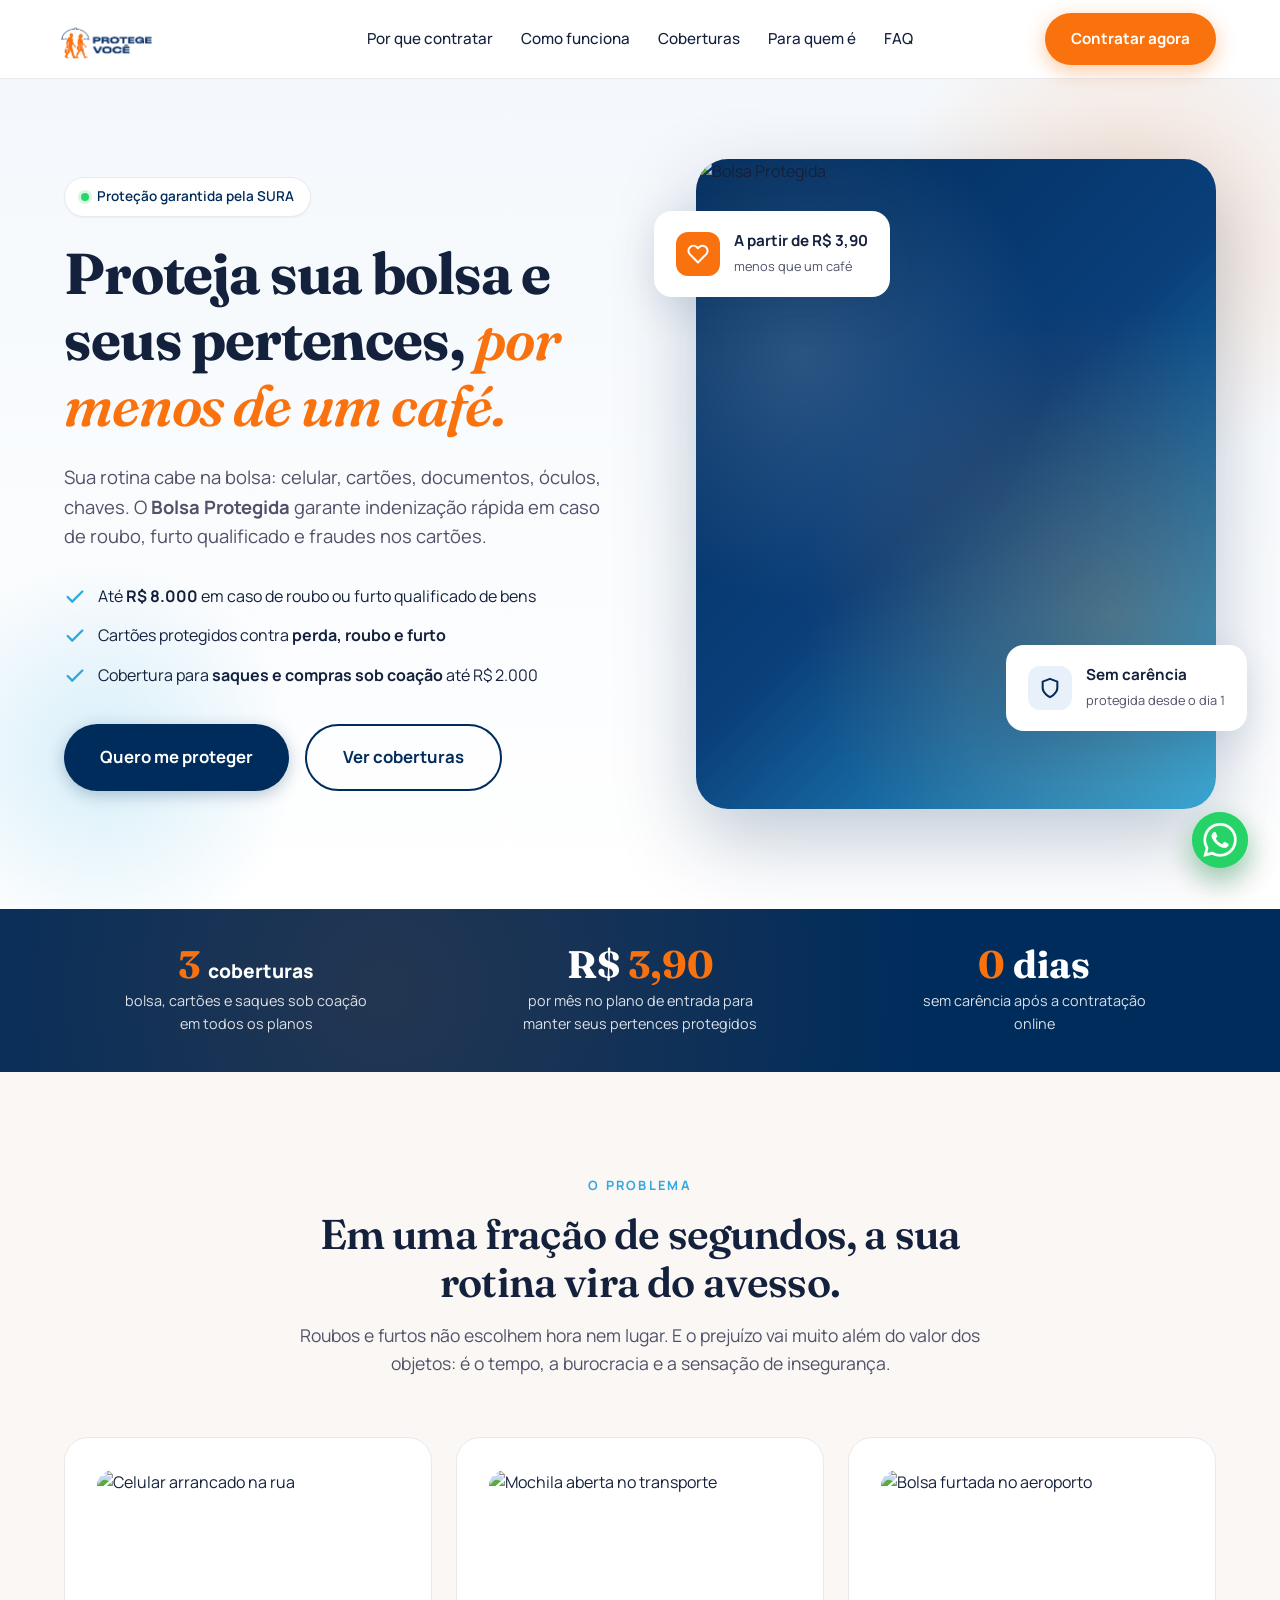
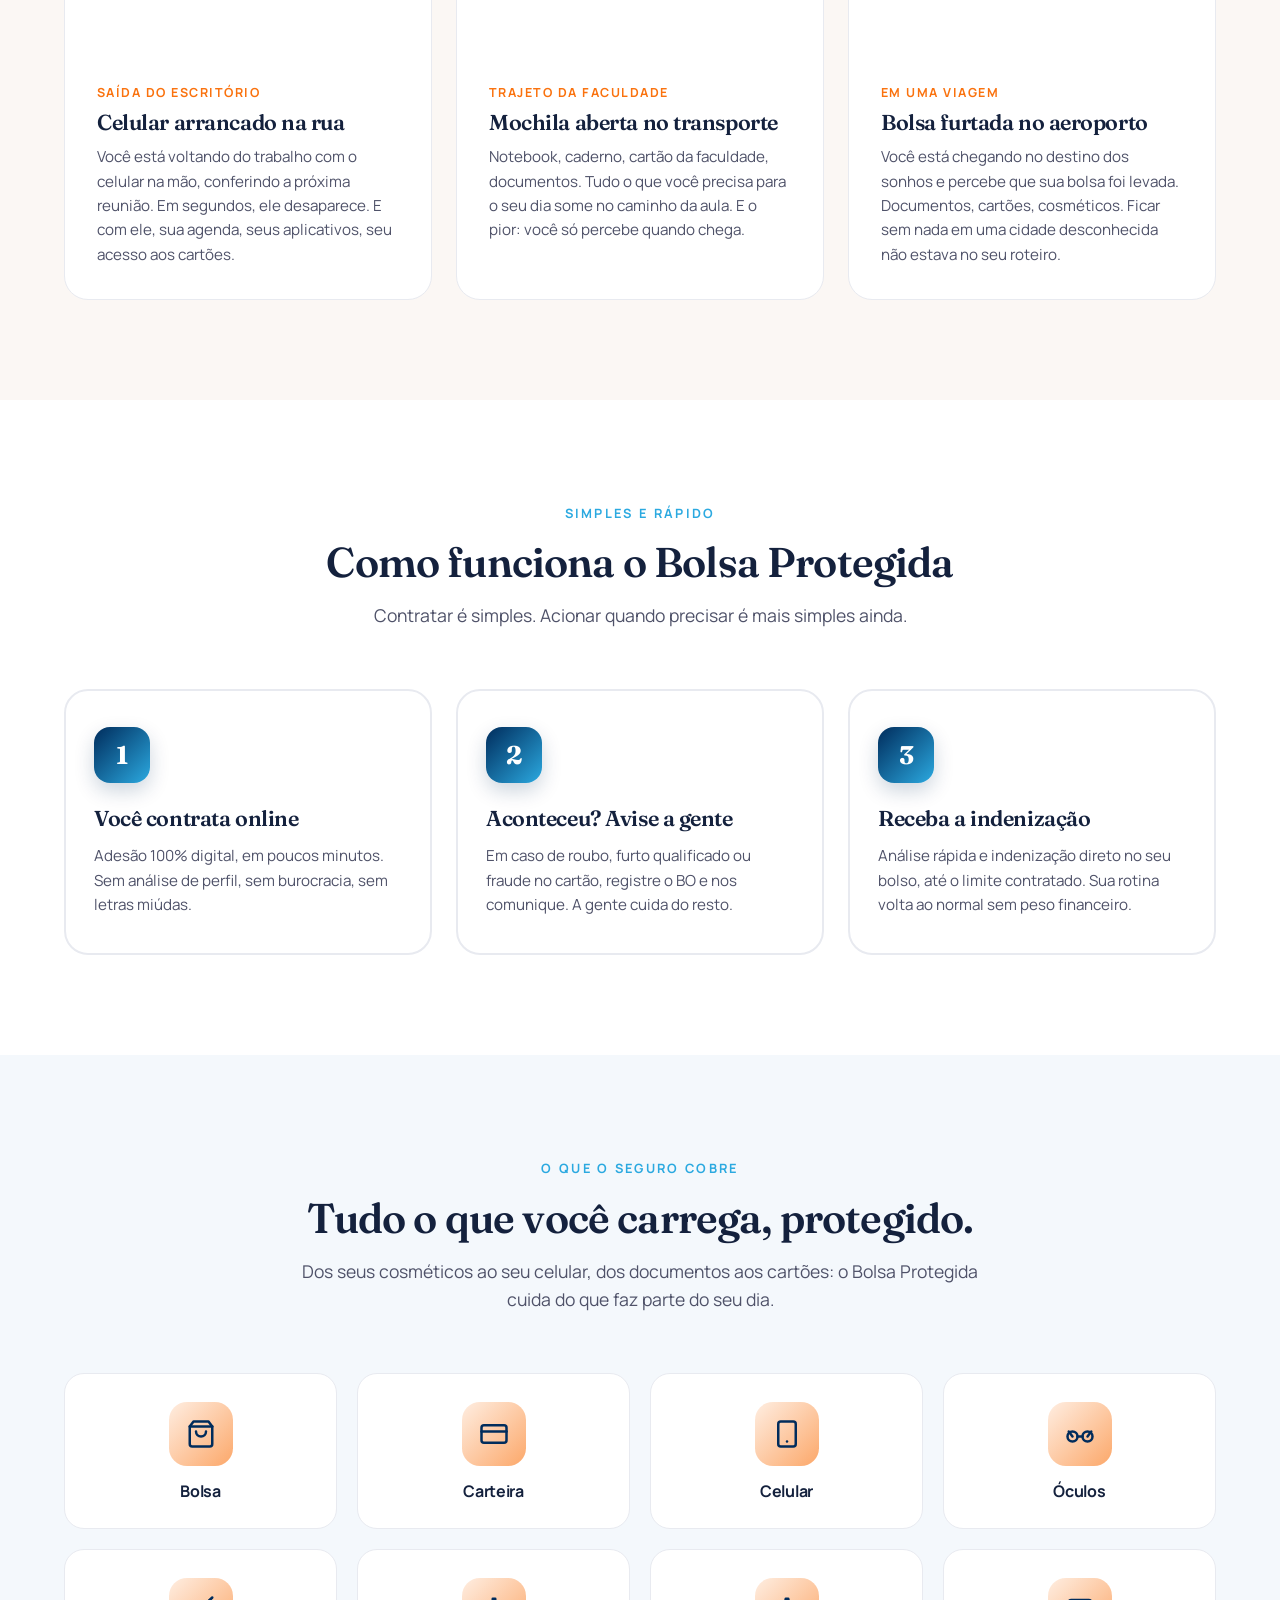
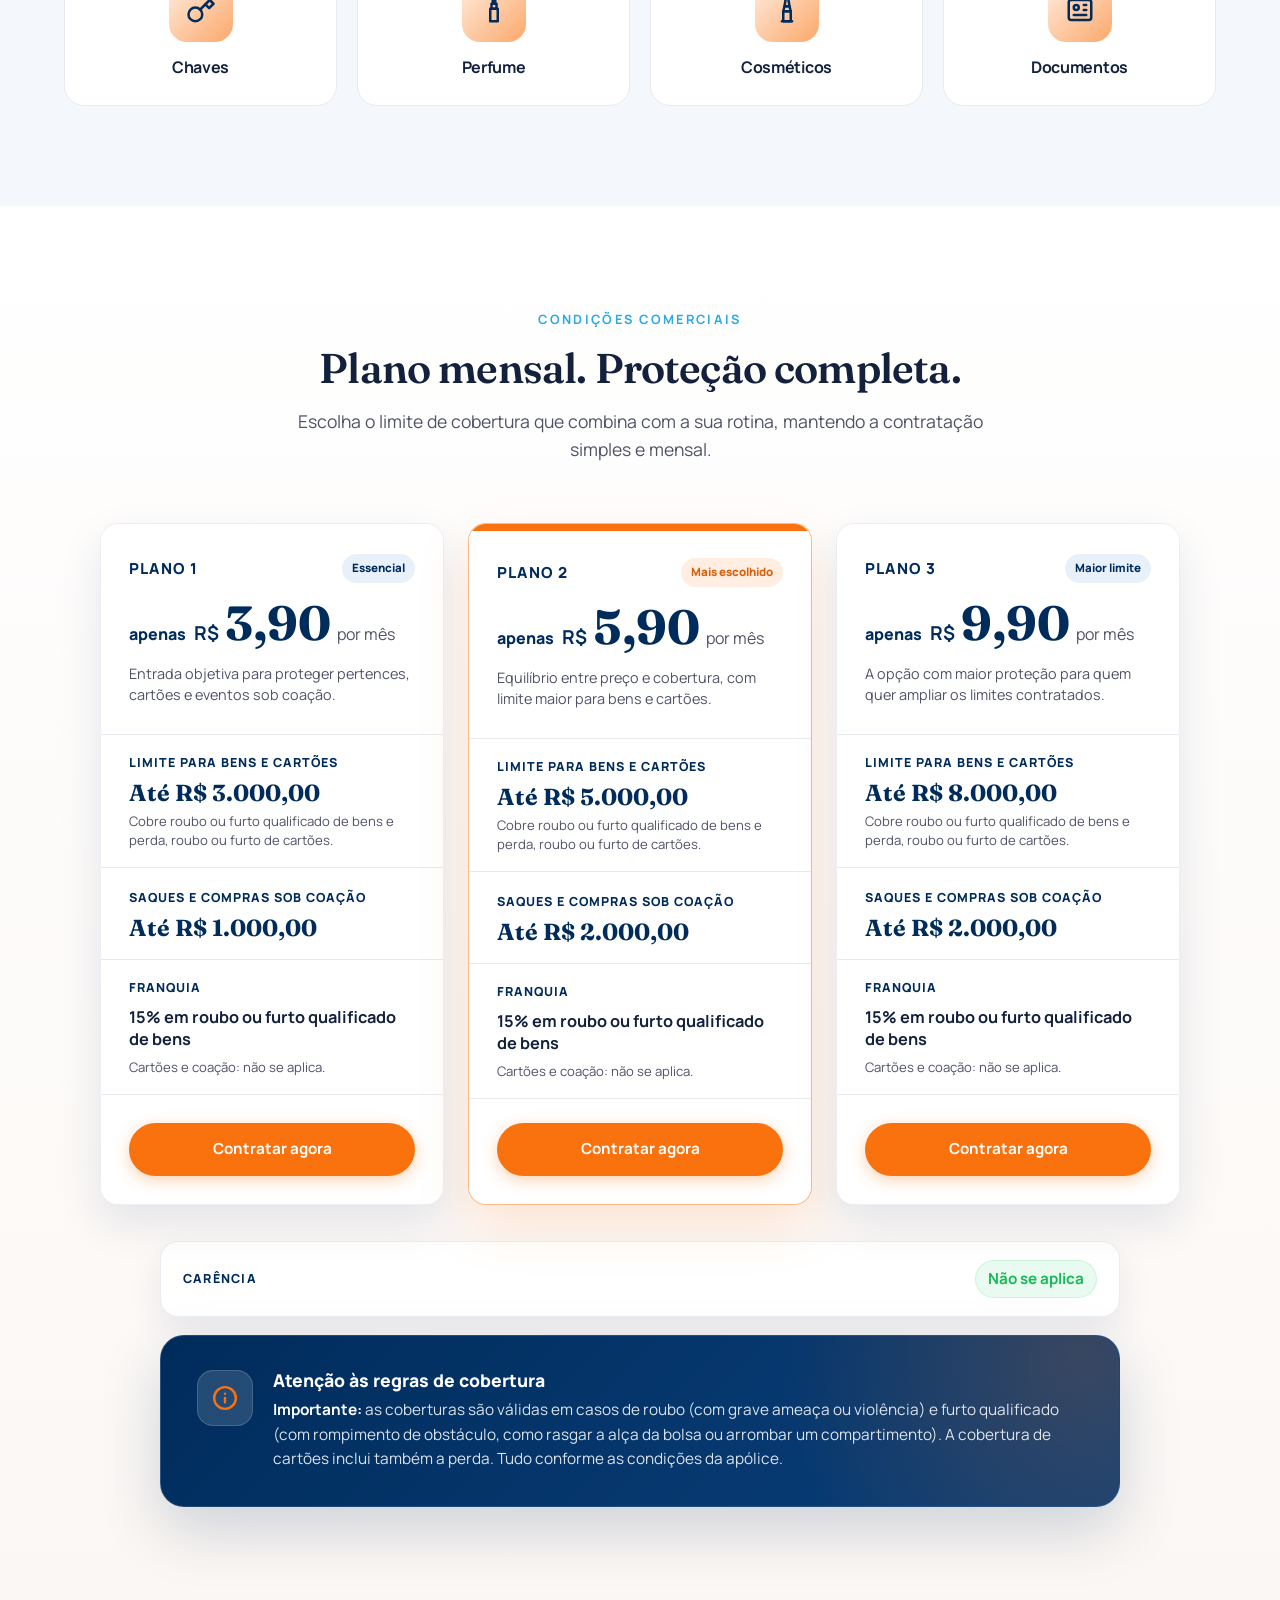
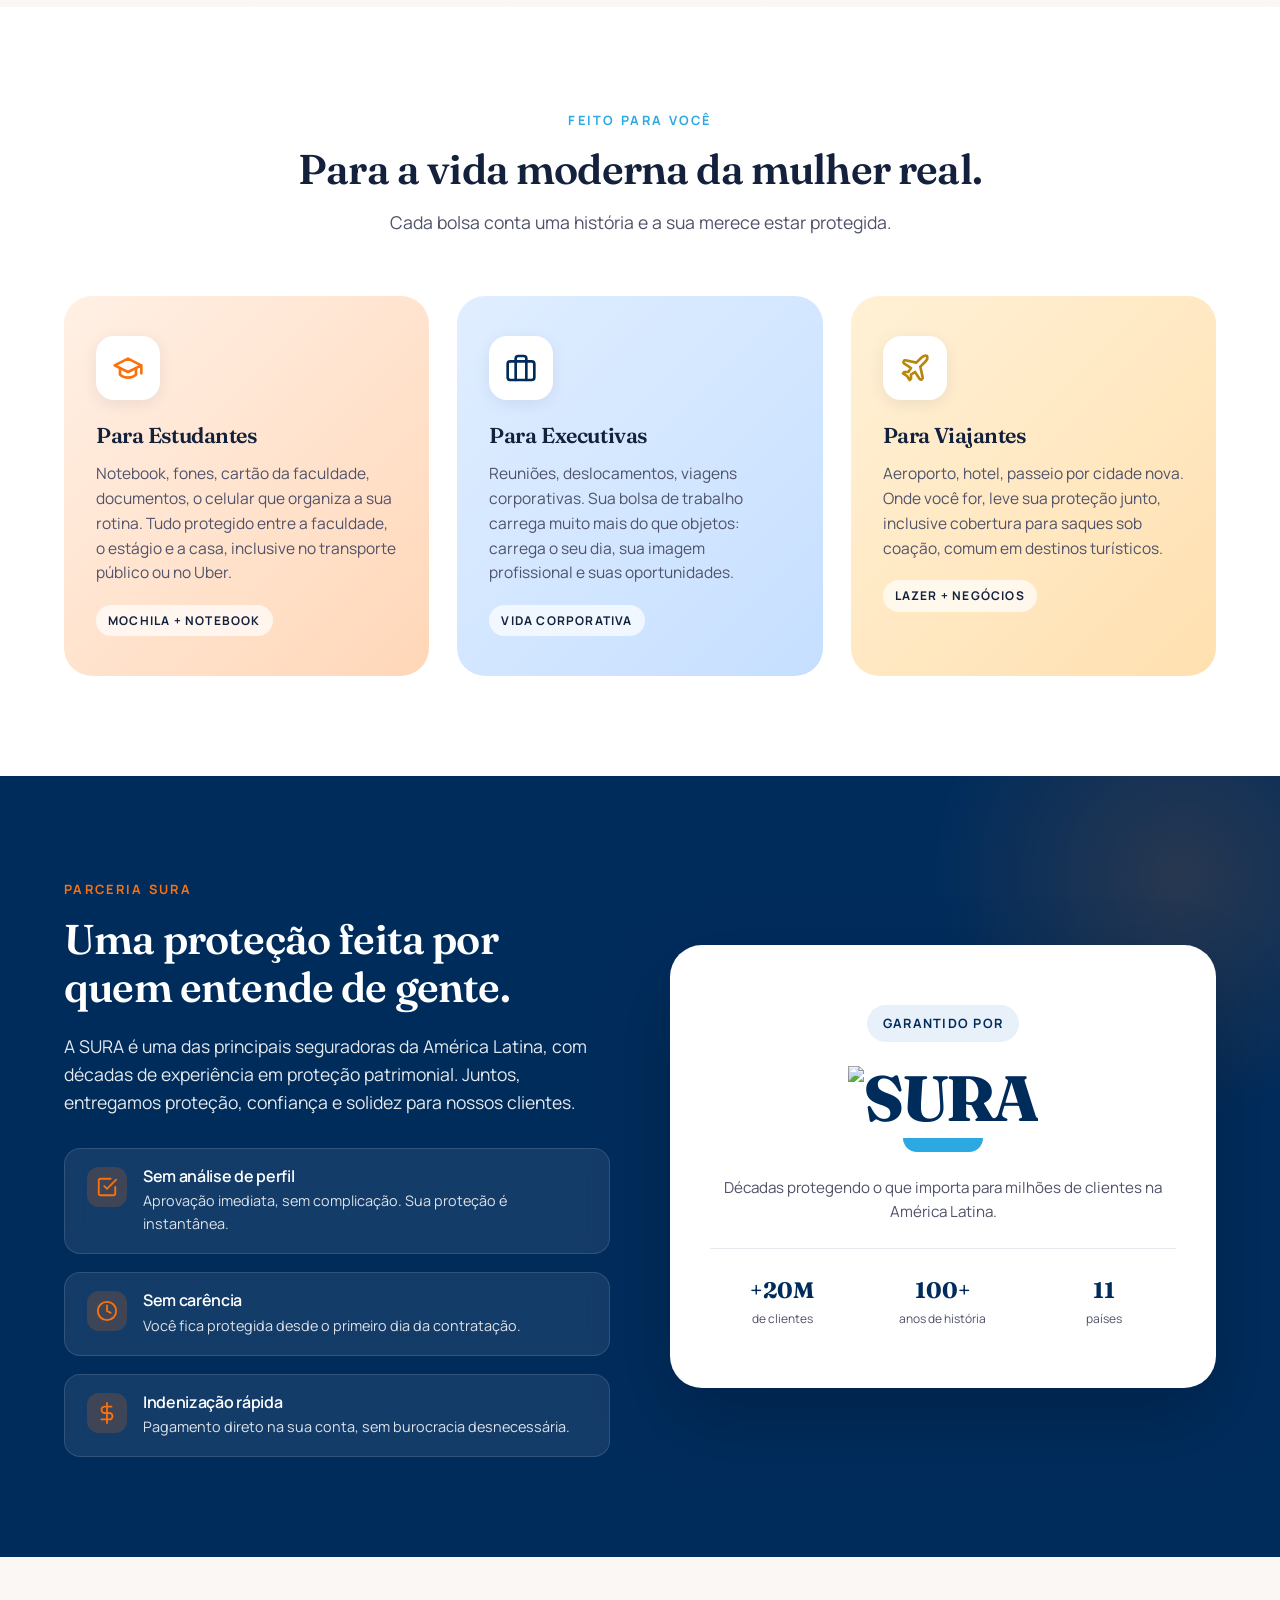
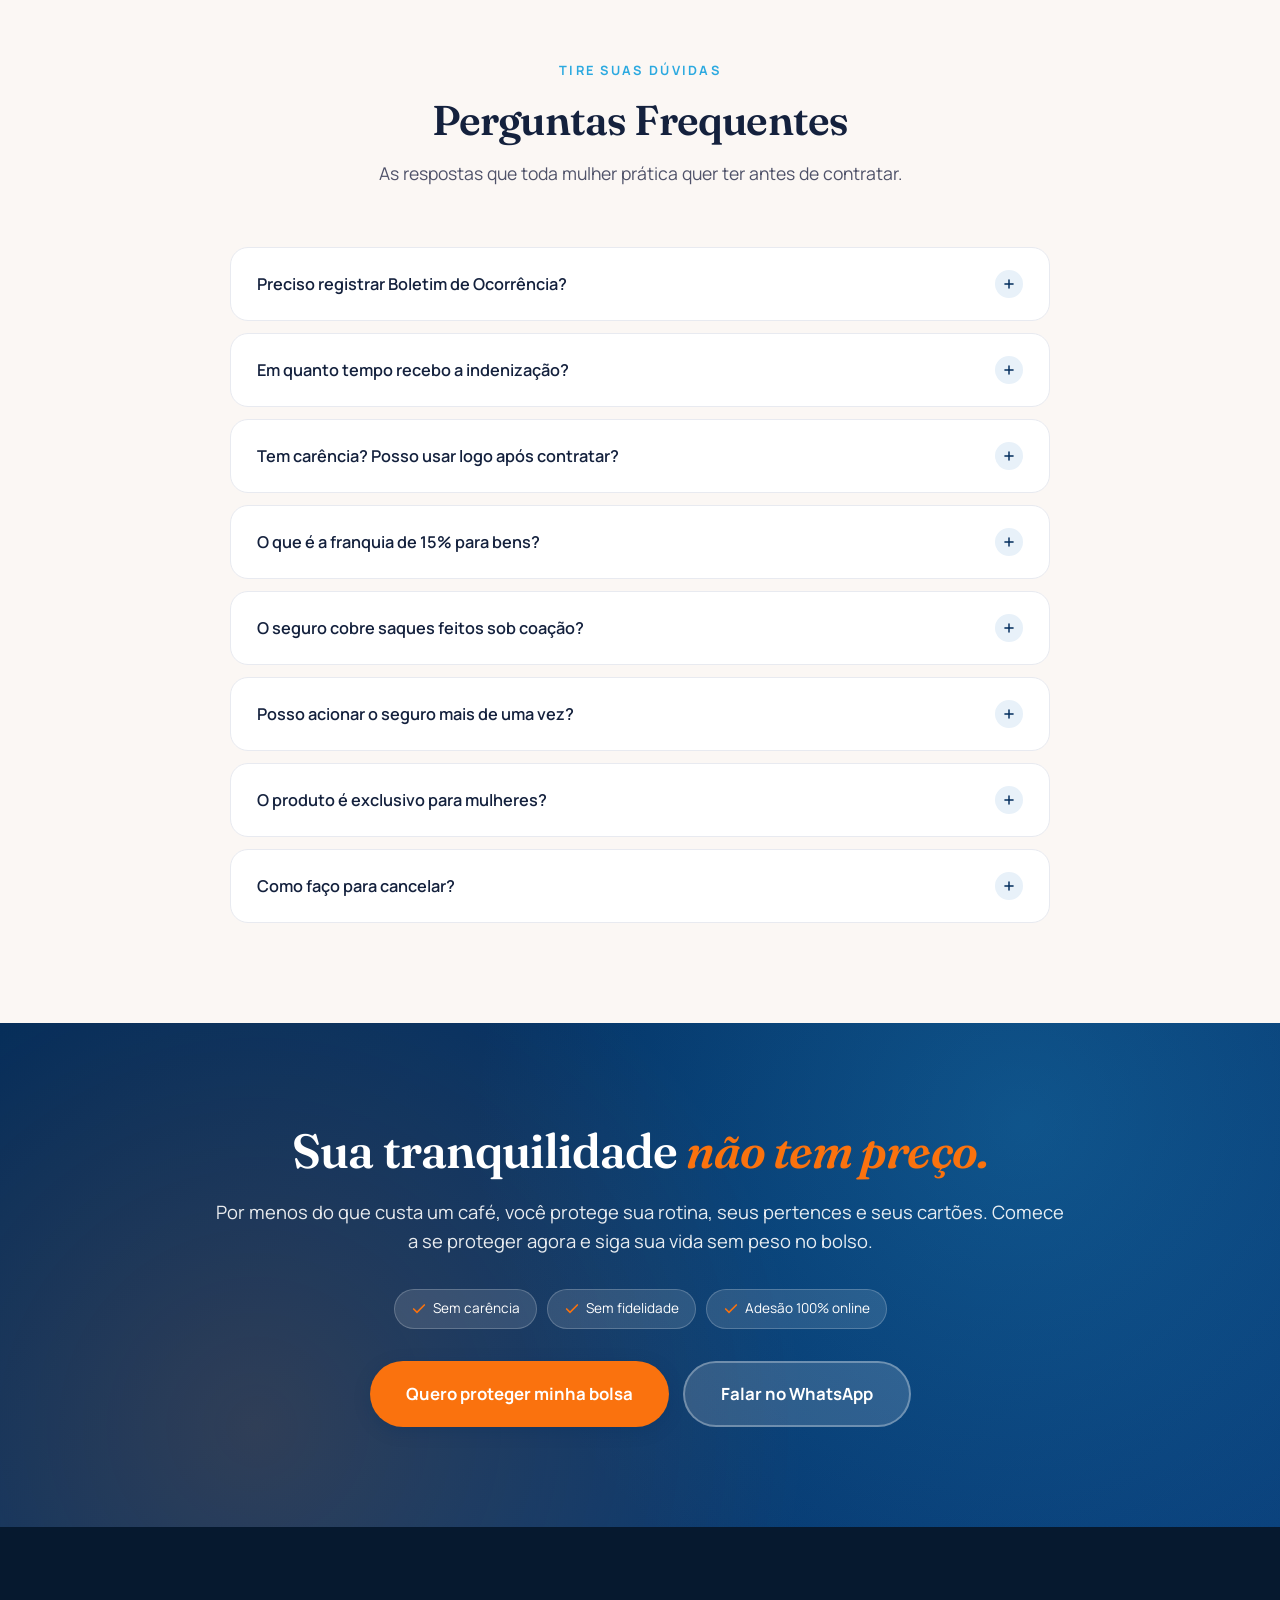
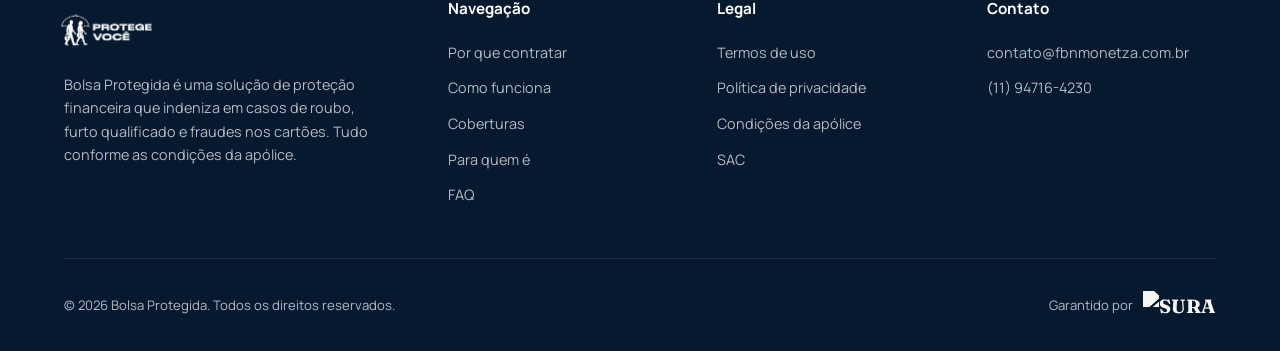
==== index.html @ 69dcb6dc "Remove container visual dos planos" ====
<!DOCTYPE html>
<html lang="pt-BR">
<head>
<meta charset="UTF-8" />
<meta name="viewport" content="width=device-width, initial-scale=1.0" />
<title>Bolsa Protegida | Proteção garantida pela SURA</title>
<meta name="description" content="Sua bolsa carrega sua rotina. O Bolsa Protegida garante indenização em caso de roubo, furto qualificado e fraudes nos cartões a partir de R$ 3,90 por mês." />

<link rel="preconnect" href="https://fonts.googleapis.com" />
<link rel="preconnect" href="https://fonts.gstatic.com" crossorigin />
<link href="https://fonts.googleapis.com/css2?family=Fraunces:ital,opsz,wght@0,9..144,400;0,9..144,500;0,9..144,600;0,9..144,700;0,9..144,800;1,9..144,400&family=Manrope:wght@300;400;500;600;700;800&display=swap" rel="stylesheet" />

<style>
:root {
  --azul-sura: #002C5C;
  --azul-sura-2: #0A3F7A;
  --azul-acento: #2BA9E0;
  --azul-claro: #E8F1F9;
  --azul-suave: #F4F8FC;
  --rosa-suave: #FA720E;
  --rosa-acento: #FA720E;
  --coral: #FF6B6B;
  --creme: #FBF7F4;
  --branco: #FFFFFF;
  --texto: #14213D;
  --texto-suave: #4F5269;
  --texto-claro: #8A8FA3;
  --borda: #E8EAF0;
  --sombra-sm: 0 1px 2px rgba(0, 44, 92, 0.05);
  --sombra-md: 0 4px 16px rgba(0, 44, 92, 0.08);
  --sombra-lg: 0 12px 40px rgba(0, 44, 92, 0.12);
  --transition: all 0.3s cubic-bezier(0.4, 0, 0.2, 1);
}

* { margin: 0; padding: 0; box-sizing: border-box; }
html { scroll-behavior: smooth; }
body {
  font-family: 'Manrope', system-ui, sans-serif;
  color: var(--texto);
  background: var(--branco);
  line-height: 1.6;
  -webkit-font-smoothing: antialiased;
  overflow-x: hidden;
}

.container { max-width: 1200px; margin: 0 auto; padding: 0 24px; }

h1, h2, h3, h4 { font-family: 'Fraunces', 'Georgia', serif; font-weight: 600; line-height: 1.15; letter-spacing: -0.02em; color: var(--texto); }
h1 { font-size: clamp(2.2rem, 5vw, 3.6rem); font-weight: 700; }
h2 { font-size: clamp(1.8rem, 3.5vw, 2.6rem); }
h3 { font-size: 1.35rem; font-weight: 600; }
.eyebrow { display: inline-block; font-family: 'Manrope', sans-serif; font-size: 0.8rem; font-weight: 700; color: var(--azul-acento); letter-spacing: 0.18em; text-transform: uppercase; margin-bottom: 1rem; }

/* ===== HEADER / NAV ===== */
.header {
  position: sticky; top: 0; z-index: 100;
  background: rgba(255,255,255,0.92);
  backdrop-filter: blur(14px);
  border-bottom: 1px solid var(--borda);
}
.nav { display: grid; grid-template-columns: minmax(142px, 1fr) auto minmax(190px, 1fr); align-items: center; gap: 28px; min-height: 78px; padding: 10px 0; }
.logo { display: flex; align-items: center; gap: 10px; font-weight: 800; font-size: 1.05rem; color: var(--azul-sura); text-decoration: none; }
.nav > .btn { justify-self: end; }
.nav > .logo { justify-content: flex-start; width: 150px; height: 58px; }
.logo-mark {
  width: 38px; height: 38px; border-radius: 12px;
  background: linear-gradient(135deg, var(--azul-sura), var(--azul-acento));
  display: flex; align-items: center; justify-content: center;
  box-shadow: var(--sombra-md);
}
.logo-mark svg { width: 22px; height: 22px; color: white; }
.logo-text { display: flex; flex-direction: column; line-height: 1.05; }
.logo-text strong { font-size: 1rem; }
.logo-text span { font-size: 0.7rem; font-weight: 500; color: var(--texto-suave); letter-spacing: 0.05em; }
.brand-logo-img { display: block; width: 190px; max-width: 42vw; height: 58px; object-fit: contain; object-position: center; }
.nav > .logo .brand-logo-img { max-width: none; transform: translateX(-34px); }
.footer-brand .logo { display: inline-flex; width: 150px; margin-bottom: 18px; }
.footer-brand .brand-logo-img { width: 190px; max-width: none; height: 58px; filter: brightness(0) invert(1); transform: translateX(-34px); }

.nav-links { display: flex; justify-content: center; gap: 28px; }
.nav-links a { color: var(--texto); text-decoration: none; font-weight: 500; font-size: 0.95rem; transition: var(--transition); }
.nav-links a:hover { color: var(--azul-acento); }

.btn { display: inline-flex; align-items: center; justify-content: center; gap: 8px; padding: 14px 26px; border-radius: 999px; font-weight: 700; font-size: 0.95rem; text-decoration: none; transition: var(--transition); cursor: pointer; border: none; }
.btn-primary { background: var(--azul-sura); color: var(--branco); box-shadow: 0 4px 16px rgba(0, 44, 92, 0.25); }
.btn-primary:hover { background: var(--azul-sura-2); transform: translateY(-2px); box-shadow: 0 8px 24px rgba(0, 44, 92, 0.35); }
.btn-secondary { background: transparent; color: var(--azul-sura); border: 2px solid var(--azul-sura); }
.btn-secondary:hover { background: var(--azul-sura); color: var(--branco); }
.btn-accent { background: var(--rosa-acento); color: var(--branco); box-shadow: 0 4px 16px rgba(250, 114, 14, 0.32); }
.btn-accent:hover { background: #D95F0B; transform: translateY(-2px); }
.btn-cta-piscante {
  background: var(--rosa-acento);
  color: var(--branco);
  box-shadow: 0 6px 20px rgba(250, 114, 14, 0.38);
  animation: ctaBlink 1.35s ease-in-out infinite;
}
.btn-cta-piscante:hover {
  background: #D95F0B;
  transform: translateY(-2px);
  box-shadow: 0 10px 28px rgba(250, 114, 14, 0.45);
}
.btn-lg { padding: 18px 36px; font-size: 1.05rem; }

.menu-toggle { display: none; background: none; border: none; color: var(--texto); cursor: pointer; }

/* ===== HERO ===== */
.hero { position: relative; padding: 80px 0 100px; background: linear-gradient(180deg, var(--azul-suave) 0%, var(--branco) 100%); overflow: hidden; }
.hero::before {
  content: ''; position: absolute; top: -100px; right: -100px; width: 500px; height: 500px;
  background: radial-gradient(circle, rgba(250, 114, 14, 0.18) 0%, transparent 70%);
  pointer-events: none;
}
.hero::after {
  content: ''; position: absolute; bottom: -50px; left: -100px; width: 400px; height: 400px;
  background: radial-gradient(circle, rgba(43, 169, 224, 0.18) 0%, transparent 70%);
  pointer-events: none;
}
.hero-grid { display: grid; grid-template-columns: 1.1fr 1fr; gap: 60px; align-items: center; position: relative; z-index: 2; }

.trust-badge { display: inline-flex; align-items: center; gap: 8px; padding: 8px 16px; background: var(--branco); border: 1px solid var(--borda); border-radius: 999px; font-size: 0.85rem; font-weight: 600; color: var(--azul-sura); margin-bottom: 24px; box-shadow: var(--sombra-sm); }
.trust-badge .dot { width: 8px; height: 8px; border-radius: 50%; background: #2BD56C; box-shadow: 0 0 0 3px rgba(43, 213, 108, 0.2); }

.hero h1 { margin-bottom: 24px; }
.hero h1 em { font-style: italic; color: var(--rosa-acento); font-weight: 600; }
.hero-sub { font-size: 1.15rem; color: var(--texto-suave); margin-bottom: 32px; max-width: 540px; }

.hero-bullets { list-style: none; margin-bottom: 36px; display: flex; flex-direction: column; gap: 14px; }
.hero-bullets li { display: flex; align-items: flex-start; gap: 12px; font-size: 1rem; color: var(--texto); }
.hero-bullets li svg { flex-shrink: 0; width: 22px; height: 22px; color: var(--azul-acento); margin-top: 2px; }

.hero-cta { display: flex; gap: 16px; flex-wrap: wrap; }

.hero-visual { position: relative; }
.hero-card {
  position: relative; aspect-ratio: 4/5; border-radius: 32px;
  background: linear-gradient(135deg, var(--azul-sura) 0%, var(--azul-sura-2) 50%, var(--azul-acento) 100%);
  overflow: hidden;
  box-shadow: 0 30px 80px rgba(0, 44, 92, 0.25);
}
.hero-card::before {
  content: ''; position: absolute; inset: 0;
  background-image: radial-gradient(circle at 20% 30%, rgba(255,255,255,0.15) 0%, transparent 40%), radial-gradient(circle at 80% 70%, rgba(250, 114, 14, 0.22) 0%, transparent 50%);
}
.hero-bag-illustration { position: absolute; inset: 0; display: flex; align-items: center; justify-content: center; }
.hero-bag-illustration svg { width: 60%; height: auto; color: rgba(255,255,255,0.95); filter: drop-shadow(0 12px 32px rgba(0,0,0,0.25)); }

.hero-floating {
  position: absolute; padding: 18px 22px; background: var(--branco); border-radius: 18px;
  box-shadow: var(--sombra-lg); display: flex; align-items: center; gap: 14px;
}
.hero-floating-1 { top: 8%; left: -8%; }
.hero-floating-2 { bottom: 12%; right: -6%; }
.hero-floating .icon-circle { width: 44px; height: 44px; border-radius: 12px; display: flex; align-items: center; justify-content: center; flex-shrink: 0; }
.hero-floating .icon-rosa { background: var(--rosa-suave); color: var(--branco); }
.hero-floating .icon-azul { background: var(--azul-claro); color: var(--azul-sura); }
.hero-floating-text strong { display: block; font-size: 0.95rem; color: var(--texto); }
.hero-floating-text span { font-size: 0.8rem; color: var(--texto-suave); }

/* ===== HIGHLIGHT BAR ===== */
.highlight-bar { background: var(--azul-sura); padding: 36px 0; color: var(--branco); position: relative; overflow: hidden; }
.highlight-bar::before { content: ''; position: absolute; inset: 0; background: radial-gradient(circle at 30% 50%, rgba(250, 114, 14, 0.14) 0%, transparent 60%); }
.highlight-grid { display: grid; grid-template-columns: repeat(3, 1fr); gap: 30px; position: relative; z-index: 2; }
.highlight-item { text-align: center; }
.highlight-item .num { font-family: 'Fraunces', serif; font-size: 2.4rem; font-weight: 700; color: var(--branco); line-height: 1; }
.highlight-item .num .small { font-family: 'Manrope', sans-serif; font-size: 1.2rem; font-weight: 800; letter-spacing: 0; }
.highlight-item .num em { color: var(--rosa-suave); font-style: normal; }
.highlight-item .label { font-size: 0.9rem; opacity: 0.85; margin-top: 6px; max-width: 260px; margin-left: auto; margin-right: auto; }

/* ===== SECTIONS GERAL ===== */
section { padding: 100px 0; }
.section-head { text-align: center; max-width: 720px; margin: 0 auto 60px; }
.section-head p { font-size: 1.1rem; color: var(--texto-suave); margin-top: 14px; }

/* ===== PROBLEM ===== */
.problem { background: var(--creme); }
.problem-grid { display: grid; grid-template-columns: repeat(3, 1fr); gap: 24px; }
.problem-card {
  background: var(--branco); border-radius: 24px; padding: 32px;
  border: 1px solid var(--borda); transition: var(--transition);
  position: relative; overflow: hidden;
}
.problem-card:hover { transform: translateY(-6px); box-shadow: var(--sombra-lg); border-color: var(--rosa-suave); }
.problem-card-img {
  aspect-ratio: 16/10; border-radius: 16px; margin-bottom: 24px;
  background: linear-gradient(135deg, var(--azul-claro), var(--rosa-suave));
  display: flex; align-items: center; justify-content: center;
  position: relative; overflow: hidden;
}
.problem-card-img svg { width: 56px; height: 56px; color: var(--azul-sura); position: relative; z-index: 2; }
.problem-card-img::before { content: ''; position: absolute; inset: 0; background-image: radial-gradient(circle at 70% 30%, rgba(255,255,255,0.4), transparent 50%); }
.problem-card .tag { font-size: 0.78rem; font-weight: 700; color: var(--rosa-acento); letter-spacing: 0.12em; text-transform: uppercase; margin-bottom: 8px; }
.problem-card h3 { margin-bottom: 10px; }
.problem-card p { color: var(--texto-suave); font-size: 0.95rem; }

/* ===== HOW IT WORKS ===== */
.steps-grid { display: grid; grid-template-columns: repeat(3, 1fr); gap: 24px; position: relative; }
.step {
  background: var(--branco); border: 2px solid var(--borda); border-radius: 24px;
  padding: 36px 28px; position: relative; transition: var(--transition);
}
.step:hover { border-color: var(--azul-acento); transform: translateY(-4px); box-shadow: var(--sombra-md); }
.step-num {
  width: 56px; height: 56px; border-radius: 16px;
  background: linear-gradient(135deg, var(--azul-sura), var(--azul-acento));
  color: var(--branco); display: flex; align-items: center; justify-content: center;
  font-family: 'Fraunces', serif; font-size: 1.6rem; font-weight: 700;
  margin-bottom: 24px; box-shadow: 0 8px 20px rgba(0, 44, 92, 0.2);
}
.step h3 { margin-bottom: 12px; }
.step p { color: var(--texto-suave); font-size: 0.95rem; }

/* ===== COVERTURAS ===== */
.coberturas { background: var(--azul-suave); }
.coberturas-grid { display: grid; grid-template-columns: repeat(4, 1fr); gap: 20px; }
.cobertura-item {
  background: var(--branco); border-radius: 20px; padding: 28px 20px; text-align: center;
  border: 1px solid var(--borda); transition: var(--transition);
}
.cobertura-item:hover { transform: translateY(-4px); box-shadow: var(--sombra-md); border-color: var(--azul-acento); }
.cobertura-item .icon-wrap {
  width: 64px; height: 64px; border-radius: 18px; margin: 0 auto 16px;
  background: linear-gradient(135deg, rgba(250, 114, 14, 0.12), rgba(250, 114, 14, 0.62));
  display: flex; align-items: center; justify-content: center;
}
.cobertura-item .icon-wrap svg { width: 30px; height: 30px; color: var(--azul-sura); }
.cobertura-item h4 { font-family: 'Manrope', sans-serif; font-size: 1rem; font-weight: 700; color: var(--texto); }

.coberturas-info {
  margin-top: 44px; background: linear-gradient(135deg, var(--azul-sura) 0%, var(--azul-sura-2) 100%);
  border-radius: 24px; padding: 34px 36px;
  display: grid; grid-template-columns: auto 1fr; align-items: flex-start; gap: 20px;
  border: 1px solid rgba(255,255,255,0.12);
  box-shadow: 0 24px 60px rgba(0, 44, 92, 0.18);
  position: relative; overflow: hidden;
}
.coberturas-info::before {
  content: ''; position: absolute; inset: 0;
  background: radial-gradient(circle at 96% 12%, rgba(250, 114, 14, 0.2) 0%, transparent 32%);
  pointer-events: none;
}
.coberturas-info > * { position: relative; z-index: 2; }
.coberturas-info .info-icon {
  width: 56px; height: 56px; flex-shrink: 0; border-radius: 16px;
  background: rgba(255,255,255,0.14); color: var(--rosa-suave);
  display: flex; align-items: center; justify-content: center;
  border: 1px solid rgba(255,255,255,0.16);
}
.coberturas-info svg { width: 26px; height: 26px; }
.coberturas-info h3 {
  font-family: 'Manrope', sans-serif; font-size: 1.1rem; font-weight: 800;
  color: var(--branco); margin-bottom: 8px; letter-spacing: 0;
}
.coberturas-info p { color: rgba(255,255,255,0.86); font-size: 0.96rem; margin: 0; }
.coberturas-info p strong { color: var(--branco); }

/* ===== PLANO / TABELA ===== */
.plano { background: linear-gradient(180deg, var(--branco) 0%, var(--creme) 100%); scroll-margin-top: 96px; }
.plano-wrapper { max-width: 1080px; margin: 0 auto; }

.planificacao-grid {
  display: grid; grid-template-columns: repeat(3, minmax(0, 1fr)); gap: 24px;
}
.planificacao-col {
  display: flex; flex-direction: column; min-width: 0; position: relative;
  background: var(--branco); border: 1px solid rgba(0, 44, 92, 0.08);
  border-radius: 18px; overflow: hidden; box-shadow: 0 18px 44px rgba(0, 44, 92, 0.1);
  transition: var(--transition);
}
.planificacao-col:hover { transform: translateY(-4px); box-shadow: 0 22px 52px rgba(0, 44, 92, 0.14); }
.planificacao-col.destacado { border-color: rgba(250, 114, 14, 0.5); box-shadow: 0 20px 52px rgba(250, 114, 14, 0.16); }
.planificacao-col.destacado::before {
  content: ''; position: absolute; inset: 0 0 auto; height: 7px; background: var(--rosa-acento); z-index: 3;
}
.planificacao-head {
  min-height: 190px; padding: 30px 28px 28px; display: flex; flex-direction: column; gap: 16px;
  background: var(--branco); border-bottom: 1px solid var(--borda);
}
.planificacao-col.destacado .planificacao-head { padding-top: 34px; }
.planificacao-title { display: flex; align-items: center; justify-content: space-between; gap: 12px; }
.planificacao-title h4 {
  font-family: 'Manrope', sans-serif; font-size: 0.95rem; font-weight: 800; letter-spacing: 0.08em;
  text-transform: uppercase; color: var(--azul-sura);
}
.plano-tag {
  display: inline-flex; align-items: center; justify-content: center; padding: 5px 10px; border-radius: 999px;
  background: var(--azul-claro); color: var(--azul-sura); font-size: 0.72rem; font-weight: 900;
}
.plano-tag.accent { background: rgba(250, 114, 14, 0.12); color: #D95F0B; }
.plano-preco { display: flex; align-items: baseline; gap: 6px; flex-wrap: wrap; }
.plano-preco .label { flex-basis: 100%; font-size: 0.9rem; color: var(--texto-suave); margin-right: 0; }
.plano-preco .parcelas { font-size: 1rem; font-weight: 800; color: var(--azul-sura); margin-right: 2px; }
.plano-preco .apenas { font-size: 1rem; font-weight: 800; color: var(--azul-sura); margin-right: 2px; }
.plano-preco .moeda { font-size: 1.2rem; font-weight: 700; color: var(--azul-sura); }
.plano-preco .num { font-family: 'Fraunces', serif; font-size: 3rem; font-weight: 700; color: var(--azul-sura); line-height: 1; }
.plano-preco .periodo { font-size: 1rem; color: var(--texto-suave); }
.plano-preco .cafezinho { flex-basis: 100%; font-size: 0.9rem; color: var(--texto-suave); margin-top: -2px; }
.planificacao-sub { color: var(--texto-suave); font-size: 0.9rem; line-height: 1.45; }
.planificacao-body { display: flex; flex-direction: column; flex: 1; }
.planificacao-row {
  min-height: 92px; padding: 18px 28px; display: grid; gap: 8px; align-content: center;
  border-bottom: 1px solid var(--borda);
}
.planificacao-row .label {
  font-size: 0.78rem; font-weight: 800; color: var(--azul-sura); letter-spacing: 0.08em; text-transform: uppercase;
}
.planificacao-row strong { font-size: 1.02rem; color: var(--texto); line-height: 1.35; }
.planificacao-row .valor { font-family: 'Fraunces', serif; font-size: 1.45rem; color: var(--azul-sura); line-height: 1; }
.planificacao-row small { color: var(--texto-suave); font-size: 0.82rem; line-height: 1.4; }
.planificacao-cta { margin-top: auto; padding: 24px 28px 28px; background: var(--branco); }
.planificacao-cta .btn { width: 100%; }

.plano-notas { max-width: 960px; margin: 36px auto 0; display: grid; gap: 18px; }
.plano-notas .coberturas-info { margin-top: 0; }
.carencia-global {
  display: flex; align-items: center; justify-content: space-between; gap: 18px;
  background: var(--branco); border: 1px solid rgba(0, 44, 92, 0.08); border-radius: 18px;
  padding: 18px 22px; box-shadow: 0 14px 34px rgba(0, 44, 92, 0.08);
}
.carencia-global span {
  font-size: 0.78rem; font-weight: 900; color: var(--azul-sura); letter-spacing: 0.1em; text-transform: uppercase;
}
.carencia-global strong {
  display: inline-flex; align-items: center; justify-content: center; padding: 6px 12px;
  border-radius: 999px; color: #18B957; background: rgba(43, 213, 108, 0.1);
  border: 1px solid rgba(43, 213, 108, 0.16); font-size: 0.95rem;
}

/* ===== PARA QUEM É ===== */
.personas { background: var(--branco); }
.personas-grid { display: grid; grid-template-columns: repeat(3, 1fr); gap: 28px; }
.persona-card {
  border-radius: 28px; padding: 40px 32px; position: relative; overflow: hidden;
  transition: var(--transition); cursor: default;
}
.persona-card:hover { transform: translateY(-6px); }
.persona-1 { background: linear-gradient(135deg, #FFF0E5 0%, #FFD7B8 100%); }
.persona-2 { background: linear-gradient(135deg, #E0EEFF 0%, #C6DFFF 100%); }
.persona-3 { background: linear-gradient(135deg, #FFF1D6 0%, #FFE0B0 100%); }
.persona-card .persona-icon {
  width: 64px; height: 64px; border-radius: 18px;
  background: var(--branco); display: flex; align-items: center; justify-content: center;
  margin-bottom: 24px; box-shadow: var(--sombra-md);
}
.persona-card .persona-icon svg { width: 32px; height: 32px; }
.persona-1 .persona-icon svg { color: var(--rosa-acento); }
.persona-2 .persona-icon svg { color: var(--azul-sura); }
.persona-3 .persona-icon svg { color: #B8860B; }
.persona-card h3 { margin-bottom: 12px; }
.persona-card p { color: var(--texto-suave); font-size: 0.97rem; }
.persona-card .tag {
  display: inline-block; font-size: 0.75rem; font-weight: 700; letter-spacing: 0.1em;
  text-transform: uppercase; padding: 6px 12px; border-radius: 999px;
  background: rgba(255,255,255,0.7); color: var(--texto); margin-top: 20px;
}

/* ===== SURA ===== */
.sura { background: var(--azul-sura); color: var(--branco); position: relative; overflow: hidden; }
.sura::before {
  content: ''; position: absolute; top: -150px; right: -150px; width: 500px; height: 500px;
  background: radial-gradient(circle, rgba(250, 114, 14, 0.16) 0%, transparent 70%);
}
.sura-grid { display: grid; grid-template-columns: 1fr 1fr; gap: 60px; align-items: center; position: relative; z-index: 2; }
.sura h2 { color: var(--branco); margin-bottom: 20px; }
.sura .lead { font-size: 1.1rem; opacity: 0.9; margin-bottom: 32px; }
.sura-features { display: flex; flex-direction: column; gap: 18px; }
.sura-feature { display: flex; gap: 16px; align-items: flex-start; padding: 18px 22px; background: rgba(255,255,255,0.08); border-radius: 16px; backdrop-filter: blur(10px); border: 1px solid rgba(255,255,255,0.12); }
.sura-feature .feat-icon { flex-shrink: 0; width: 40px; height: 40px; border-radius: 12px; background: rgba(250, 114, 14, 0.18); display: flex; align-items: center; justify-content: center; }
.sura-feature .feat-icon svg { width: 22px; height: 22px; color: var(--rosa-suave); }
.sura-feature h4 { color: var(--branco); font-family: 'Manrope', sans-serif; font-size: 1rem; margin-bottom: 4px; }
.sura-feature p { font-size: 0.9rem; opacity: 0.85; margin: 0; }

.sura-logo-card {
  background: var(--branco); border-radius: 32px; padding: 60px 40px; text-align: center;
  box-shadow: 0 30px 80px rgba(0,0,0,0.2);
}
.sura-logo-card .selo {
  display: inline-flex; align-items: center; gap: 10px; padding: 8px 16px;
  background: var(--azul-claro); border-radius: 999px; font-size: 0.8rem; font-weight: 700; color: var(--azul-sura); letter-spacing: 0.1em; text-transform: uppercase; margin-bottom: 24px;
}
.sura-logo-card .logo-grande {
  font-family: 'Fraunces', serif; font-size: 4rem; font-weight: 800; color: var(--azul-sura); letter-spacing: -0.04em; line-height: 1;
}
.sura-logo-card .logo-curve { width: 80px; height: 14px; margin: 12px auto 24px; background: var(--azul-acento); border-radius: 0 0 80px 80px; }
.sura-logo-card .desc { color: var(--texto-suave); font-size: 0.95rem; margin-bottom: 24px; }
.sura-logo-card .stats { display: grid; grid-template-columns: repeat(3, 1fr); gap: 16px; padding-top: 24px; border-top: 1px solid var(--borda); }
.sura-logo-card .stat-num { font-family: 'Fraunces', serif; font-size: 1.4rem; font-weight: 700; color: var(--azul-sura); }
.sura-logo-card .stat-label { font-size: 0.75rem; color: var(--texto-suave); }

/* ===== FAQ ===== */
.faq { background: var(--creme); }
.faq-list { max-width: 820px; margin: 0 auto; display: flex; flex-direction: column; gap: 12px; }
.faq-item {
  background: var(--branco); border-radius: 18px; border: 1px solid var(--borda);
  overflow: hidden; transition: var(--transition);
}
.faq-item:hover { border-color: var(--azul-acento); }
.faq-question {
  width: 100%; padding: 22px 26px; display: flex; justify-content: space-between; align-items: center;
  background: none; border: none; cursor: pointer; text-align: left;
  font-family: 'Manrope', sans-serif; font-size: 1.02rem; font-weight: 600; color: var(--texto);
}
.faq-question .icon { width: 28px; height: 28px; border-radius: 50%; background: var(--azul-claro); color: var(--azul-sura); display: flex; align-items: center; justify-content: center; transition: var(--transition); flex-shrink: 0; margin-left: 16px; }
.faq-item.active .faq-question .icon { background: var(--azul-sura); color: var(--branco); transform: rotate(45deg); }
.faq-answer { max-height: 0; overflow: hidden; transition: max-height 0.4s ease; }
.faq-item.active .faq-answer { max-height: 400px; }
.faq-answer-inner { padding: 0 26px 24px; color: var(--texto-suave); font-size: 0.97rem; line-height: 1.65; }

/* ===== CTA FINAL ===== */
.cta-final { padding: 100px 0; background: linear-gradient(135deg, var(--azul-sura) 0%, var(--azul-sura-2) 100%); color: var(--branco); position: relative; overflow: hidden; }
.cta-final::before { content: ''; position: absolute; inset: 0; background-image: radial-gradient(circle at 20% 80%, rgba(250, 114, 14, 0.18) 0%, transparent 50%), radial-gradient(circle at 80% 20%, rgba(43, 169, 224, 0.25) 0%, transparent 50%); }
.cta-grid { max-width: 860px; margin: 0 auto; text-align: center; position: relative; z-index: 2; }
.cta-final h2 { color: var(--branco); font-size: clamp(2rem, 4vw, 3rem); margin-bottom: 20px; }
.cta-final h2 em { color: var(--rosa-suave); font-style: italic; }
.cta-final p { font-size: 1.15rem; opacity: 0.9; margin-bottom: 32px; }
.cta-pills { display: flex; flex-wrap: wrap; justify-content: center; gap: 10px; margin-bottom: 32px; }
.cta-pill { display: inline-flex; align-items: center; gap: 6px; padding: 8px 16px; background: rgba(255,255,255,0.12); border: 1px solid rgba(255,255,255,0.2); border-radius: 999px; font-size: 0.85rem; }
.cta-pill svg { width: 16px; height: 16px; color: var(--rosa-suave); }
.cta-buttons { display: flex; justify-content: center; gap: 14px; flex-wrap: wrap; }
.cta-buttons .btn-primary { background: var(--rosa-acento); }
.cta-buttons .btn-primary:hover { background: #D95F0B; }
.cta-buttons .btn-whats { background: rgba(255,255,255,0.15); border: 2px solid rgba(255,255,255,0.3); color: var(--branco); }
.cta-buttons .btn-whats:hover { background: var(--branco); color: var(--azul-sura); }

/* ===== FOOTER ===== */
.footer { background: #06192F; color: rgba(255,255,255,0.7); padding: 70px 0 30px; }
.footer-grid { display: grid; grid-template-columns: 1.5fr 1fr 1fr 1fr; gap: 40px; margin-bottom: 50px; }
.footer-brand .logo { color: var(--branco); }
.footer-brand .logo-text strong { color: var(--branco); }
.footer-brand .logo-text span { color: rgba(255,255,255,0.6); }
.footer-brand p { font-size: 0.9rem; line-height: 1.6; max-width: 320px; }
.footer h5 { font-family: 'Manrope', sans-serif; color: var(--branco); font-size: 0.95rem; font-weight: 700; margin-bottom: 18px; }
.footer ul { list-style: none; display: flex; flex-direction: column; gap: 10px; }
.footer ul a { color: rgba(255,255,255,0.7); text-decoration: none; font-size: 0.9rem; transition: var(--transition); }
.footer ul a:hover { color: var(--rosa-suave); }
.footer-bottom { padding-top: 30px; border-top: 1px solid rgba(255,255,255,0.1); display: flex; justify-content: space-between; align-items: center; flex-wrap: wrap; gap: 16px; font-size: 0.82rem; }
.footer-bottom .sura-mini { display: flex; align-items: center; gap: 10px; }
.footer-bottom .sura-mini-logo { font-family: 'Fraunces', serif; font-weight: 700; color: var(--branco); font-size: 1.2rem; }
.footer-bottom .sura-mini-logo img { filter: brightness(0) invert(1); opacity: 0.96; }

.floating-whatsapp {
  position: fixed; right: 24px; bottom: 24px; z-index: 150;
  display: inline-flex; align-items: center; justify-content: center;
  width: 72px; height: 72px; border-radius: 50%;
  background: transparent; color: var(--branco); text-decoration: none;
  transition: var(--transition);
}
.floating-whatsapp::before {
  content: ''; position: absolute; inset: 8px; border-radius: 50%;
  background: #25D366;
  box-shadow: 0 16px 32px rgba(0,0,0,0.18), 0 10px 26px rgba(37, 211, 102, 0.32);
  animation: whatsappPulse 2.6s ease-in-out infinite;
}
.floating-whatsapp::after {
  content: ''; position: absolute; inset: 8px; border-radius: 50%;
  border: 1px solid rgba(37, 211, 102, 0.42);
  animation: whatsappRing 2.6s ease-out infinite;
}
.floating-whatsapp:hover { transform: translateY(-3px) scale(1.03); }
.floating-whatsapp-logo { position: relative; z-index: 2; width: 34px; height: 34px; display: block; pointer-events: none; animation: whatsappLogoPop 2.6s ease-in-out infinite; }
.floating-whatsapp-logo img { position: absolute; inset: 0; width: 100%; height: 100%; object-fit: contain; display: block; }

/* ===== RESPONSIVE ===== */
@media (max-width: 968px) {
  .nav { grid-template-columns: 1fr auto; gap: 14px; }
  .nav > .btn { grid-column: 2; }
  .nav-links { display: none; }
  .menu-toggle { display: block; }
  .hero { padding: 60px 0 80px; }
  .hero-grid { grid-template-columns: 1fr; gap: 40px; }
  .hero-floating-1 { left: 0%; }
  .hero-floating-2 { right: 0%; }
  .highlight-grid { grid-template-columns: 1fr; gap: 20px; }
  .problem-grid, .steps-grid, .personas-grid { grid-template-columns: 1fr; }
  .coberturas-grid { grid-template-columns: repeat(2, 1fr); }
  .sura-grid { grid-template-columns: 1fr; }
  .footer-grid { grid-template-columns: 1fr 1fr; }
  section { padding: 70px 0; }
  .planificacao-grid { grid-template-columns: 1fr; gap: 18px; }
  .planificacao-head { min-height: auto; padding: 24px; }
  .planificacao-row { min-height: auto; padding: 16px 24px; }
  .planificacao-cta { padding: 22px 24px 24px; }
  .planificacao-col.destacado .planificacao-head { padding-top: 30px; }
  .plano-notas { margin-top: 24px; }
  .carencia-global { align-items: flex-start; flex-direction: column; }
  .coberturas-info { grid-template-columns: 1fr; }
}
@media (max-width: 540px) {
  .footer-grid { grid-template-columns: 1fr; }
  .coberturas-grid { grid-template-columns: 1fr 1fr; }
  .hero-floating { padding: 12px 14px; }
  .hero-floating-text strong { font-size: 0.85rem; }
  .hero-floating-text span { font-size: 0.72rem; }
  .brand-logo-img { width: 155px; height: 52px; }
  .nav > .logo { width: 130px; }
  .nav > .logo .brand-logo-img { max-width: none; transform: translateX(-28px); }
  .footer-brand .logo { width: 130px; }
  .footer-brand .brand-logo-img { max-width: none; transform: translateX(-28px); }
  .floating-whatsapp { right: 14px; bottom: 14px; width: 64px; height: 64px; }
  .floating-whatsapp-logo { width: 31px; height: 31px; }
}

/* ===== ANIMATIONS ===== */
@keyframes fadeUp { from { opacity: 0; transform: translateY(24px); } to { opacity: 1; transform: translateY(0); } }
.reveal { opacity: 0; transform: translateY(24px); transition: opacity 0.6s, transform 0.6s; }
.reveal.in { opacity: 1; transform: translateY(0); }

@keyframes float { 0%, 100% { transform: translateY(0); } 50% { transform: translateY(-8px); } }
.hero-floating-1 { animation: float 4s ease-in-out infinite; }
.hero-floating-2 { animation: float 4s ease-in-out infinite 2s; }

@keyframes ctaBlink {
  0%, 100% { background: var(--rosa-acento); box-shadow: 0 6px 20px rgba(250, 114, 14, 0.38), 0 0 0 0 rgba(250, 114, 14, 0.35); }
  50% { background: #FF9A2E; box-shadow: 0 8px 26px rgba(250, 114, 14, 0.5), 0 0 0 8px rgba(250, 114, 14, 0.12); }
}

@media (prefers-reduced-motion: reduce) {
  .btn-cta-piscante { animation: none; }
}

@keyframes whatsappPulse {
  0%, 100% { transform: scale(1); box-shadow: 0 16px 32px rgba(0,0,0,0.18), 0 10px 26px rgba(37, 211, 102, 0.32); }
  50% { transform: scale(1.04); box-shadow: 0 18px 36px rgba(0,0,0,0.18), 0 12px 30px rgba(37, 211, 102, 0.42); }
}
@keyframes whatsappRing {
  0% { transform: scale(0.78); opacity: 0.45; }
  70%, 100% { transform: scale(1.12); opacity: 0; }
}
@keyframes whatsappLogoPop {
  0%, 100% { transform: scale(1); }
  40% { transform: scale(1.08); }
  58% { transform: scale(0.98); }
}
</style>
</head>
<body>

<!-- ===== HEADER ===== -->
<header class="header">
  <div class="container">
    <nav class="nav">
      <a href="#" class="logo">
        <img src="assets/8a1b7be0-4480-4a2e-be57-4271719ffb15.webp" alt="Protege Você" class="brand-logo-img" />
      </a>
      <div class="nav-links">
        <a href="#problema">Por que contratar</a>
        <a href="#como-funciona">Como funciona</a>
        <a href="#coberturas">Coberturas</a>
        <a href="#para-quem">Para quem é</a>
        <a href="#faq">FAQ</a>
      </div>
      <a href="#plano" class="btn btn-primary btn-cta-piscante">Contratar agora</a>
    </nav>
  </div>
</header>

<!-- ===== HERO ===== -->
<section class="hero">
  <div class="container">
    <div class="hero-grid">
      <div class="hero-content">
        <div class="trust-badge"><span class="dot"></span> Proteção garantida pela SURA</div>
        <h1>Proteja sua bolsa e seus pertences, <em>por menos de um café.</em></h1>
        <p class="hero-sub">Sua rotina cabe na bolsa: celular, cartões, documentos, óculos, chaves. O <strong>Bolsa Protegida</strong> garante indenização rápida em caso de roubo, furto qualificado e fraudes nos cartões.</p>

        <ul class="hero-bullets">
          <li>
            <svg viewBox="0 0 24 24" fill="none" stroke="currentColor" stroke-width="2.5" stroke-linecap="round" stroke-linejoin="round"><polyline points="20 6 9 17 4 12"/></svg>
            <span>Até <strong>R$ 8.000</strong> em caso de roubo ou furto qualificado de bens</span>
          </li>
          <li>
            <svg viewBox="0 0 24 24" fill="none" stroke="currentColor" stroke-width="2.5" stroke-linecap="round" stroke-linejoin="round"><polyline points="20 6 9 17 4 12"/></svg>
            <span>Cartões protegidos contra <strong>perda, roubo e furto</strong></span>
          </li>
          <li>
            <svg viewBox="0 0 24 24" fill="none" stroke="currentColor" stroke-width="2.5" stroke-linecap="round" stroke-linejoin="round"><polyline points="20 6 9 17 4 12"/></svg>
            <span>Cobertura para <strong>saques e compras sob coação</strong> até R$ 2.000</span>
          </li>
        </ul>

        <div class="hero-cta">
          <a href="#plano" class="btn btn-primary btn-lg">Quero me proteger</a>
          <a href="#coberturas" class="btn btn-secondary btn-lg">Ver coberturas</a>
        </div>
      </div>

      <div class="hero-visual">
        <div class="hero-card">
          <div class="hero-bag-illustration" style="width: 100%; height: 100%;">
            <img src="assets/ChatGPT Image 28 de abr. de 2026, 23_17_01.webp" alt="Bolsa Protegida" style="width: 100%; height: 100%; object-fit: cover;" />
          </div>
        </div>
        <div class="hero-floating hero-floating-1">
          <div class="icon-circle icon-rosa">
            <svg width="22" height="22" viewBox="0 0 24 24" fill="none" stroke="currentColor" stroke-width="2.2" stroke-linecap="round" stroke-linejoin="round"><path d="M20.84 4.61a5.5 5.5 0 0 0-7.78 0L12 5.67l-1.06-1.06a5.5 5.5 0 0 0-7.78 7.78l1.06 1.06L12 21.23l7.78-7.78 1.06-1.06a5.5 5.5 0 0 0 0-7.78z"/></svg>
          </div>
          <div class="hero-floating-text">
            <strong>A partir de R$ 3,90</strong>
            <span>menos que um café</span>
          </div>
        </div>
        <div class="hero-floating hero-floating-2">
          <div class="icon-circle icon-azul">
            <svg width="22" height="22" viewBox="0 0 24 24" fill="none" stroke="currentColor" stroke-width="2.2" stroke-linecap="round" stroke-linejoin="round"><path d="M12 22s8-4 8-10V5l-8-3-8 3v7c0 6 8 10 8 10z"/></svg>
          </div>
          <div class="hero-floating-text">
            <strong>Sem carência</strong>
            <span>protegida desde o dia 1</span>
          </div>
        </div>
      </div>
    </div>
  </div>
</section>

<!-- ===== HIGHLIGHT BAR ===== -->
<div class="highlight-bar">
  <div class="container">
    <div class="highlight-grid">
      <div class="highlight-item">
        <div class="num"><em>3</em> <span class="small">coberturas</span></div>
        <div class="label">bolsa, cartões e saques sob coação em todos os planos</div>
      </div>
      <div class="highlight-item">
        <div class="num">R$ <em>3,90</em></div>
        <div class="label">por mês no plano de entrada para manter seus pertences protegidos</div>
      </div>
      <div class="highlight-item">
        <div class="num"><em>0</em> dias</div>
        <div class="label">sem carência após a contratação online</div>
      </div>
    </div>
  </div>
</div>

<!-- ===== PROBLEMA ===== -->
<section class="problem" id="problema">
  <div class="container">
    <div class="section-head">
      <div class="eyebrow">O Problema</div>
      <h2>Em uma fração de segundos, a sua rotina vira do avesso.</h2>
      <p>Roubos e furtos não escolhem hora nem lugar. E o prejuízo vai muito além do valor dos objetos: é o tempo, a burocracia e a sensação de insegurança.</p>
    </div>

    <div class="problem-grid">
      <div class="problem-card">
        <div class="problem-card-img" style="background: none;">
          <img src="assets/Gemini_Generated_Image_vwf1hyvwf1hyvwf1.webp" alt="Celular arrancado na rua" style="width: 100%; height: 100%; object-fit: cover; position: relative; z-index: 2;" />
        </div>
        <div class="tag">Saída do escritório</div>
        <h3>Celular arrancado na rua</h3>
        <p>Você está voltando do trabalho com o celular na mão, conferindo a próxima reunião. Em segundos, ele desaparece. E com ele, sua agenda, seus aplicativos, seu acesso aos cartões.</p>
      </div>

      <div class="problem-card">
        <div class="problem-card-img" style="background: none;">
          <img src="assets/Gemini_Generated_Image_t5zo1pt5zo1pt5zo.webp" alt="Mochila aberta no transporte" style="width: 100%; height: 100%; object-fit: cover; position: relative; z-index: 2;" />
        </div>
        <div class="tag">Trajeto da faculdade</div>
        <h3>Mochila aberta no transporte</h3>
        <p>Notebook, caderno, cartão da faculdade, documentos. Tudo o que você precisa para o seu dia some no caminho da aula. E o pior: você só percebe quando chega.</p>
      </div>

      <div class="problem-card">
        <div class="problem-card-img" style="background: none;">
          <img src="assets/Gemini_Generated_Image_bzzhikbzzhikbzzh.webp" alt="Bolsa furtada no aeroporto" style="width: 100%; height: 100%; object-fit: cover; position: relative; z-index: 2;" />
        </div>
        <div class="tag">Em uma viagem</div>
        <h3>Bolsa furtada no aeroporto</h3>
        <p>Você está chegando no destino dos sonhos e percebe que sua bolsa foi levada. Documentos, cartões, cosméticos. Ficar sem nada em uma cidade desconhecida não estava no seu roteiro.</p>
      </div>
    </div>
  </div>
</section>

<!-- ===== COMO FUNCIONA ===== -->
<section id="como-funciona">
  <div class="container">
    <div class="section-head">
      <div class="eyebrow">Simples e Rápido</div>
      <h2>Como funciona o Bolsa Protegida</h2>
      <p>Contratar é simples. Acionar quando precisar é mais simples ainda.</p>
    </div>

    <div class="steps-grid">
      <div class="step">
        <div class="step-num">1</div>
        <h3>Você contrata online</h3>
        <p>Adesão 100% digital, em poucos minutos. Sem análise de perfil, sem burocracia, sem letras miúdas.</p>
      </div>
      <div class="step">
        <div class="step-num">2</div>
        <h3>Aconteceu? Avise a gente</h3>
        <p>Em caso de roubo, furto qualificado ou fraude no cartão, registre o BO e nos comunique. A gente cuida do resto.</p>
      </div>
      <div class="step">
        <div class="step-num">3</div>
        <h3>Receba a indenização</h3>
        <p>Análise rápida e indenização direto no seu bolso, até o limite contratado. Sua rotina volta ao normal sem peso financeiro.</p>
      </div>
    </div>
  </div>
</section>

<!-- ===== COBERTURAS / O QUE COBRE ===== -->
<section class="coberturas" id="coberturas">
  <div class="container">
    <div class="section-head">
      <div class="eyebrow">O Que o Seguro Cobre</div>
      <h2>Tudo o que você carrega, protegido.</h2>
      <p>Dos seus cosméticos ao seu celular, dos documentos aos cartões: o Bolsa Protegida cuida do que faz parte do seu dia.</p>
    </div>

    <div class="coberturas-grid">
      <div class="cobertura-item">
        <div class="icon-wrap"><svg viewBox="0 0 24 24" fill="none" stroke="currentColor" stroke-width="2" stroke-linecap="round" stroke-linejoin="round"><path d="M6 2 3 6v14a2 2 0 0 0 2 2h14a2 2 0 0 0 2-2V6l-3-4Z"/><path d="M3 6h18"/><path d="M16 10a4 4 0 0 1-8 0"/></svg></div>
        <h4>Bolsa</h4>
      </div>
      <div class="cobertura-item">
        <div class="icon-wrap"><svg viewBox="0 0 24 24" fill="none" stroke="currentColor" stroke-width="2" stroke-linecap="round" stroke-linejoin="round"><rect x="2" y="5" width="20" height="14" rx="2"/><line x1="2" y1="10" x2="22" y2="10"/></svg></div>
        <h4>Carteira</h4>
      </div>
      <div class="cobertura-item">
        <div class="icon-wrap"><svg viewBox="0 0 24 24" fill="none" stroke="currentColor" stroke-width="2" stroke-linecap="round" stroke-linejoin="round"><rect x="5" y="2" width="14" height="20" rx="2" ry="2"/><line x1="12" y1="18" x2="12.01" y2="18"/></svg></div>
        <h4>Celular</h4>
      </div>
      <div class="cobertura-item">
        <div class="icon-wrap"><svg viewBox="0 0 24 24" fill="none" stroke="currentColor" stroke-width="2" stroke-linecap="round" stroke-linejoin="round"><circle cx="6" cy="14" r="4"/><circle cx="18" cy="14" r="4"/><path d="M10 14h4"/><path d="M3 10l3 4M21 10l-3 4"/></svg></div>
        <h4>Óculos</h4>
      </div>
      <div class="cobertura-item">
        <div class="icon-wrap"><svg viewBox="0 0 24 24" fill="none" stroke="currentColor" stroke-width="2" stroke-linecap="round" stroke-linejoin="round"><circle cx="7.5" cy="15.5" r="5.5"/><path d="m21 2-9.6 9.6"/><path d="m15.5 7.5 3 3L22 7l-3-3"/></svg></div>
        <h4>Chaves</h4>
      </div>
      <div class="cobertura-item">
        <div class="icon-wrap"><svg viewBox="0 0 24 24" fill="none" stroke="currentColor" stroke-width="2" stroke-linecap="round" stroke-linejoin="round"><path d="M9 11h6v10H9z"/><path d="M10 7h4v4h-4z"/><path d="M11 3h2v4h-2z"/></svg></div>
        <h4>Perfume</h4>
      </div>
      <div class="cobertura-item">
        <div class="icon-wrap"><svg viewBox="0 0 24 24" fill="none" stroke="currentColor" stroke-width="2" stroke-linecap="round" stroke-linejoin="round"><path d="M9 13h6v8H9z"/><path d="M10 9h4l1 4H9z"/><path d="M11 3h2l1 6h-4z"/><path d="M8 21h8"/></svg></div>
        <h4>Cosméticos</h4>
      </div>
      <div class="cobertura-item">
        <div class="icon-wrap"><svg viewBox="0 0 24 24" fill="none" stroke="currentColor" stroke-width="2" stroke-linecap="round" stroke-linejoin="round"><rect x="3" y="4" width="18" height="16" rx="2"/><circle cx="9" cy="10" r="2"/><path d="M15 8h2M15 12h2M7 16h10"/></svg></div>
        <h4>Documentos</h4>
      </div>
    </div>

  </div>
</section>

<!-- ===== PLANO / TABELA ===== -->
<section class="plano" id="plano">
  <div class="container">
    <div class="section-head">
      <div class="eyebrow">Condições Comerciais</div>
      <h2>Plano mensal. Proteção completa.</h2>
      <p>Escolha o limite de cobertura que combina com a sua rotina, mantendo a contratação simples e mensal.</p>
    </div>

    <div class="plano-wrapper">
        <div class="planificacao-grid" aria-label="Planificação comercial por plano">
          <article class="planificacao-col">
            <div class="planificacao-head">
              <div class="planificacao-title">
                <h4>Plano 1</h4>
                <span class="plano-tag">Essencial</span>
              </div>
              <div class="plano-preco">
                <span class="apenas">apenas</span>
                <span class="moeda">R$</span>
                <span class="num">3,90</span>
                <span class="periodo">por mês</span>
              </div>
              <p class="planificacao-sub">Entrada objetiva para proteger pertences, cartões e eventos sob coação.</p>
            </div>
            <div class="planificacao-body">
              <div class="planificacao-row">
                <span class="label">Limite para bens e cartões</span>
                <strong class="valor">Até R$ 3.000,00</strong>
                <small>Cobre roubo ou furto qualificado de bens e perda, roubo ou furto de cartões.</small>
              </div>
              <div class="planificacao-row">
                <span class="label">Saques e compras sob coação</span>
                <strong class="valor">Até R$ 1.000,00</strong>
              </div>
              <div class="planificacao-row">
                <span class="label">Franquia</span>
                <strong>15% em roubo ou furto qualificado de bens</strong>
                <small>Cartões e coação: não se aplica.</small>
              </div>
            </div>
            <div class="planificacao-cta">
              <a href="./checkout/index.html?plano=plano1" class="btn btn-accent">Contratar agora</a>
            </div>
          </article>

          <article class="planificacao-col destacado">
            <div class="planificacao-head">
              <div class="planificacao-title">
                <h4>Plano 2</h4>
                <span class="plano-tag accent">Mais escolhido</span>
              </div>
              <div class="plano-preco">
                <span class="apenas">apenas</span>
                <span class="moeda">R$</span>
                <span class="num">5,90</span>
                <span class="periodo">por mês</span>
              </div>
              <p class="planificacao-sub">Equilíbrio entre preço e cobertura, com limite maior para bens e cartões.</p>
            </div>
            <div class="planificacao-body">
              <div class="planificacao-row">
                <span class="label">Limite para bens e cartões</span>
                <strong class="valor">Até R$ 5.000,00</strong>
                <small>Cobre roubo ou furto qualificado de bens e perda, roubo ou furto de cartões.</small>
              </div>
              <div class="planificacao-row">
                <span class="label">Saques e compras sob coação</span>
                <strong class="valor">Até R$ 2.000,00</strong>
              </div>
              <div class="planificacao-row">
                <span class="label">Franquia</span>
                <strong>15% em roubo ou furto qualificado de bens</strong>
                <small>Cartões e coação: não se aplica.</small>
              </div>
            </div>
            <div class="planificacao-cta">
              <a href="./checkout/index.html?plano=plano2" class="btn btn-accent">Contratar agora</a>
            </div>
          </article>

          <article class="planificacao-col">
            <div class="planificacao-head">
              <div class="planificacao-title">
                <h4>Plano 3</h4>
                <span class="plano-tag">Maior limite</span>
              </div>
              <div class="plano-preco">
                <span class="apenas">apenas</span>
                <span class="moeda">R$</span>
                <span class="num">9,90</span>
                <span class="periodo">por mês</span>
              </div>
              <p class="planificacao-sub">A opção com maior proteção para quem quer ampliar os limites contratados.</p>
            </div>
            <div class="planificacao-body">
              <div class="planificacao-row">
                <span class="label">Limite para bens e cartões</span>
                <strong class="valor">Até R$ 8.000,00</strong>
                <small>Cobre roubo ou furto qualificado de bens e perda, roubo ou furto de cartões.</small>
              </div>
              <div class="planificacao-row">
                <span class="label">Saques e compras sob coação</span>
                <strong class="valor">Até R$ 2.000,00</strong>
              </div>
              <div class="planificacao-row">
                <span class="label">Franquia</span>
                <strong>15% em roubo ou furto qualificado de bens</strong>
                <small>Cartões e coação: não se aplica.</small>
              </div>
            </div>
            <div class="planificacao-cta">
              <a href="./checkout/index.html?plano=plano3" class="btn btn-accent">Contratar agora</a>
            </div>
          </article>
        </div>

        <div class="plano-notas">
          <div class="carencia-global">
            <span>Carência</span>
            <strong>Não se aplica</strong>
          </div>
          <div class="coberturas-info">
            <div class="info-icon">
              <svg viewBox="0 0 24 24" fill="none" stroke="currentColor" stroke-width="2.2" stroke-linecap="round" stroke-linejoin="round"><circle cx="12" cy="12" r="10"/><path d="M12 16v-4M12 8h.01"/></svg>
            </div>
            <div>
              <h3>Atenção às regras de cobertura</h3>
              <p><strong>Importante:</strong> as coberturas são válidas em casos de roubo (com grave ameaça ou violência) e furto qualificado (com rompimento de obstáculo, como rasgar a alça da bolsa ou arrombar um compartimento). A cobertura de cartões inclui também a perda. Tudo conforme as condições da apólice.</p>
            </div>
          </div>
        </div>
    </div>
  </div>
</section>

<!-- ===== PARA QUEM É ===== -->
<section class="personas" id="para-quem">
  <div class="container">
    <div class="section-head">
      <div class="eyebrow">Feito Para Você</div>
      <h2>Para a vida moderna da mulher real.</h2>
      <p>Cada bolsa conta uma história e a sua merece estar protegida.</p>
    </div>

    <div class="personas-grid">
      <div class="persona-card persona-1">
        <div class="persona-icon">
          <svg viewBox="0 0 24 24" fill="none" stroke="currentColor" stroke-width="2" stroke-linecap="round" stroke-linejoin="round"><path d="M22 10v6M2 10l10-5 10 5-10 5z"/><path d="M6 12v5c3 3 9 3 12 0v-5"/></svg>
        </div>
        <h3>Para Estudantes</h3>
        <p>Notebook, fones, cartão da faculdade, documentos, o celular que organiza a sua rotina. Tudo protegido entre a faculdade, o estágio e a casa, inclusive no transporte público ou no Uber.</p>
        <span class="tag">Mochila + Notebook</span>
      </div>

      <div class="persona-card persona-2">
        <div class="persona-icon">
          <svg viewBox="0 0 24 24" fill="none" stroke="currentColor" stroke-width="2" stroke-linecap="round" stroke-linejoin="round"><rect x="2" y="7" width="20" height="14" rx="2" ry="2"/><path d="M16 21V5a2 2 0 0 0-2-2h-4a2 2 0 0 0-2 2v16"/></svg>
        </div>
        <h3>Para Executivas</h3>
        <p>Reuniões, deslocamentos, viagens corporativas. Sua bolsa de trabalho carrega muito mais do que objetos: carrega o seu dia, sua imagem profissional e suas oportunidades.</p>
        <span class="tag">Vida Corporativa</span>
      </div>

      <div class="persona-card persona-3">
        <div class="persona-icon">
          <svg viewBox="0 0 24 24" fill="none" stroke="currentColor" stroke-width="2" stroke-linecap="round" stroke-linejoin="round"><path d="M17.8 19.2 16 11l3.5-3.5C21 6 21.5 4 21 3c-1-.5-3 0-4.5 1.5L13 8 4.8 6.2c-.5-.1-.9.1-1.1.5l-.3.5c-.2.5-.1 1 .3 1.3L9 12l-2 3H4l-1 1 3 2 2 3 1-1v-3l3-2 3.5 5.3c.3.4.8.5 1.3.3l.5-.2c.4-.3.6-.7.5-1.2z"/></svg>
        </div>
        <h3>Para Viajantes</h3>
        <p>Aeroporto, hotel, passeio por cidade nova. Onde você for, leve sua proteção junto, inclusive cobertura para saques sob coação, comum em destinos turísticos.</p>
        <span class="tag">Lazer + Negócios</span>
      </div>
    </div>
  </div>
</section>

<!-- ===== SURA ===== -->
<section class="sura">
  <div class="container">
    <div class="sura-grid">
      <div>
        <div class="eyebrow" style="color: var(--rosa-suave);">Parceria SURA</div>
        <h2>Uma proteção feita por quem entende de gente.</h2>
        <p class="lead">A SURA é uma das principais seguradoras da América Latina, com décadas de experiência em proteção patrimonial. Juntos, entregamos proteção, confiança e solidez para nossos clientes.</p>

        <div class="sura-features">
          <div class="sura-feature">
            <div class="feat-icon"><svg viewBox="0 0 24 24" fill="none" stroke="currentColor" stroke-width="2" stroke-linecap="round" stroke-linejoin="round"><path d="M9 11l3 3L22 4"/><path d="M21 12v7a2 2 0 0 1-2 2H5a2 2 0 0 1-2-2V5a2 2 0 0 1 2-2h11"/></svg></div>
            <div>
              <h4>Sem análise de perfil</h4>
              <p>Aprovação imediata, sem complicação. Sua proteção é instantânea.</p>
            </div>
          </div>
          <div class="sura-feature">
            <div class="feat-icon"><svg viewBox="0 0 24 24" fill="none" stroke="currentColor" stroke-width="2" stroke-linecap="round" stroke-linejoin="round"><circle cx="12" cy="12" r="10"/><polyline points="12 6 12 12 16 14"/></svg></div>
            <div>
              <h4>Sem carência</h4>
              <p>Você fica protegida desde o primeiro dia da contratação.</p>
            </div>
          </div>
          <div class="sura-feature">
            <div class="feat-icon"><svg viewBox="0 0 24 24" fill="none" stroke="currentColor" stroke-width="2" stroke-linecap="round" stroke-linejoin="round"><line x1="12" y1="1" x2="12" y2="23"/><path d="M17 5H9.5a3.5 3.5 0 0 0 0 7h5a3.5 3.5 0 0 1 0 7H6"/></svg></div>
            <div>
              <h4>Indenização rápida</h4>
              <p>Pagamento direto na sua conta, sem burocracia desnecessária.</p>
            </div>
          </div>
        </div>
      </div>

      <div class="sura-logo-card">
        <div class="selo">Garantido por</div>
        <div class="logo-grande" style="display: flex; justify-content: center; align-items: center;"><img src="assets/sura-logo.png" alt="SURA" style="height: 60px;" /></div>
        <div class="logo-curve"></div>
        <p class="desc">Décadas protegendo o que importa para milhões de clientes na América Latina.</p>
        <div class="stats">
          <div>
            <div class="stat-num">+20M</div>
            <div class="stat-label">de clientes</div>
          </div>
          <div>
            <div class="stat-num">100+</div>
            <div class="stat-label">anos de história</div>
          </div>
          <div>
            <div class="stat-num">11</div>
            <div class="stat-label">países</div>
          </div>
        </div>
      </div>
    </div>
  </div>
</section>

<!-- ===== FAQ ===== -->
<section class="faq" id="faq">
  <div class="container">
    <div class="section-head">
      <div class="eyebrow">Tire suas dúvidas</div>
      <h2>Perguntas Frequentes</h2>
      <p>As respostas que toda mulher prática quer ter antes de contratar.</p>
    </div>

    <div class="faq-list">
      <div class="faq-item">
        <button class="faq-question">
          <span>Preciso registrar Boletim de Ocorrência?</span>
          <span class="icon"><svg width="14" height="14" viewBox="0 0 24 24" fill="none" stroke="currentColor" stroke-width="2.5" stroke-linecap="round"><line x1="12" y1="5" x2="12" y2="19"/><line x1="5" y1="12" x2="19" y2="12"/></svg></span>
        </button>
        <div class="faq-answer"><div class="faq-answer-inner">
          Sim. O BO é o documento que comprova o sinistro e é exigido para a análise da indenização. Você pode registrar online (na maioria dos estados) ou presencialmente na delegacia mais próxima. Quanto antes for registrado, mais rápida tende a ser a análise.
        </div></div>
      </div>

      <div class="faq-item">
        <button class="faq-question">
          <span>Em quanto tempo recebo a indenização?</span>
          <span class="icon"><svg width="14" height="14" viewBox="0 0 24 24" fill="none" stroke="currentColor" stroke-width="2.5" stroke-linecap="round"><line x1="12" y1="5" x2="12" y2="19"/><line x1="5" y1="12" x2="19" y2="12"/></svg></span>
        </button>
        <div class="faq-answer"><div class="faq-answer-inner">
          Após o envio de toda a documentação necessária (BO, comprovantes e formulários), o pagamento é feito em poucos dias úteis, conforme a regulação do sinistro pela seguradora.
          <em style="display:block; margin-top: 8px; opacity: 0.7;">[CONFIRMAR PRAZO EXATO COM A SURA]</em>
        </div></div>
      </div>

      <div class="faq-item">
        <button class="faq-question">
          <span>Tem carência? Posso usar logo após contratar?</span>
          <span class="icon"><svg width="14" height="14" viewBox="0 0 24 24" fill="none" stroke="currentColor" stroke-width="2.5" stroke-linecap="round"><line x1="12" y1="5" x2="12" y2="19"/><line x1="5" y1="12" x2="19" y2="12"/></svg></span>
        </button>
        <div class="faq-answer"><div class="faq-answer-inner">
          <strong>Não há carência</strong> nas três coberturas dos planos. Você fica protegida desde o primeiro dia após a contratação.
        </div></div>
      </div>

      <div class="faq-item">
        <button class="faq-question">
          <span>O que é a franquia de 15% para bens?</span>
          <span class="icon"><svg width="14" height="14" viewBox="0 0 24 24" fill="none" stroke="currentColor" stroke-width="2.5" stroke-linecap="round"><line x1="12" y1="5" x2="12" y2="19"/><line x1="5" y1="12" x2="19" y2="12"/></svg></span>
        </button>
        <div class="faq-answer"><div class="faq-answer-inner">
          Em caso de roubo ou furto qualificado de bens, é descontado da indenização um percentual de 15% sobre o valor pago a título de franquia. <strong>As coberturas de cartões e de saques sob coação não têm franquia</strong>: o valor é integral até o limite contratado.
        </div></div>
      </div>

      <div class="faq-item">
        <button class="faq-question">
          <span>O seguro cobre saques feitos sob coação?</span>
          <span class="icon"><svg width="14" height="14" viewBox="0 0 24 24" fill="none" stroke="currentColor" stroke-width="2.5" stroke-linecap="round"><line x1="12" y1="5" x2="12" y2="19"/><line x1="5" y1="12" x2="19" y2="12"/></svg></span>
        </button>
        <div class="faq-answer"><div class="faq-answer-inner">
          Sim. Em situações em que você é forçada a realizar saques ou compras sob ameaça, há cobertura de até <strong>R$ 2.000</strong>, sem franquia e sem carência. É uma das coberturas mais importantes para quem usa transporte por aplicativo, viaja ou frequenta áreas de maior risco.
        </div></div>
      </div>

      <div class="faq-item">
        <button class="faq-question">
          <span>Posso acionar o seguro mais de uma vez?</span>
          <span class="icon"><svg width="14" height="14" viewBox="0 0 24 24" fill="none" stroke="currentColor" stroke-width="2.5" stroke-linecap="round"><line x1="12" y1="5" x2="12" y2="19"/><line x1="5" y1="12" x2="19" y2="12"/></svg></span>
        </button>
        <div class="faq-answer"><div class="faq-answer-inner">
          Sim, dentro do limite máximo anual de cobertura previsto na apólice. Após cada sinistro, o limite restante segue válido para novos eventos durante o período de vigência.
          <em style="display:block; margin-top: 8px; opacity: 0.7;">[CONFIRMAR REGRA EXATA DE REINTEGRAÇÃO COM A SURA]</em>
        </div></div>
      </div>

      <div class="faq-item">
        <button class="faq-question">
          <span>O produto é exclusivo para mulheres?</span>
          <span class="icon"><svg width="14" height="14" viewBox="0 0 24 24" fill="none" stroke="currentColor" stroke-width="2.5" stroke-linecap="round"><line x1="12" y1="5" x2="12" y2="19"/><line x1="5" y1="12" x2="19" y2="12"/></svg></span>
        </button>
        <div class="faq-answer"><div class="faq-answer-inner">
          Não. A campanha é direcionada ao público feminino, mas a contratação é livre para qualquer pessoa física que queira proteger sua bolsa, mochila, pasta, pochete ou maleta e seus cartões.
        </div></div>
      </div>

      <div class="faq-item">
        <button class="faq-question">
          <span>Como faço para cancelar?</span>
          <span class="icon"><svg width="14" height="14" viewBox="0 0 24 24" fill="none" stroke="currentColor" stroke-width="2.5" stroke-linecap="round"><line x1="12" y1="5" x2="12" y2="19"/><line x1="5" y1="12" x2="19" y2="12"/></svg></span>
        </button>
        <div class="faq-answer"><div class="faq-answer-inner">
          Você pode cancelar quando quiser, sem multa, entrando em contato com nosso atendimento. Sem fidelidade, sem letras miúdas.
        </div></div>
      </div>
    </div>
  </div>
</section>

<!-- ===== CTA FINAL ===== -->
<section class="cta-final">
  <div class="container">
    <div class="cta-grid">
      <div>
        <h2>Sua tranquilidade <em>não tem preço.</em></h2>
        <p>Por menos do que custa um café, você protege sua rotina, seus pertences e seus cartões. Comece a se proteger agora e siga sua vida sem peso no bolso.</p>

        <div class="cta-pills">
          <span class="cta-pill"><svg viewBox="0 0 24 24" fill="none" stroke="currentColor" stroke-width="2.5" stroke-linecap="round"><polyline points="20 6 9 17 4 12"/></svg> Sem carência</span>
          <span class="cta-pill"><svg viewBox="0 0 24 24" fill="none" stroke="currentColor" stroke-width="2.5" stroke-linecap="round"><polyline points="20 6 9 17 4 12"/></svg> Sem fidelidade</span>
          <span class="cta-pill"><svg viewBox="0 0 24 24" fill="none" stroke="currentColor" stroke-width="2.5" stroke-linecap="round"><polyline points="20 6 9 17 4 12"/></svg> Adesão 100% online</span>
        </div>

        <div class="cta-buttons">
          <a href="#plano" class="btn btn-primary btn-lg">Quero proteger minha bolsa</a>
          <a href="https://wa.me/5511947164230?text=Ol%C3%A1!%20Quero%20saber%20mais%20sobre%20o%20Bolsa%20Protegida" class="btn btn-whats btn-lg" target="_blank" rel="noopener noreferrer">Falar no WhatsApp</a>
        </div>
      </div>

    </div>
  </div>
</section>

<!-- ===== FOOTER ===== -->
<footer class="footer">
  <div class="container">
    <div class="footer-grid">
      <div class="footer-brand">
        <a href="#" class="logo">
          <img src="assets/8a1b7be0-4480-4a2e-be57-4271719ffb15.webp" alt="Protege Você" class="brand-logo-img" />
        </a>
        <p>Bolsa Protegida é uma solução de proteção financeira que indeniza em casos de roubo, furto qualificado e fraudes nos cartões. Tudo conforme as condições da apólice.</p>
      </div>

      <div>
        <h5>Navegação</h5>
        <ul>
          <li><a href="#problema">Por que contratar</a></li>
          <li><a href="#como-funciona">Como funciona</a></li>
          <li><a href="#coberturas">Coberturas</a></li>
          <li><a href="#para-quem">Para quem é</a></li>
          <li><a href="#faq">FAQ</a></li>
        </ul>
      </div>

      <div>
        <h5>Legal</h5>
        <ul>
          <li><a href="#">Termos de uso</a></li>
          <li><a href="#">Política de privacidade</a></li>
          <li><a href="#">Condições da apólice</a></li>
          <li><a href="#">SAC</a></li>
        </ul>
      </div>

      <div>
        <h5>Contato</h5>
        <ul>
          <li><a href="mailto:contato@fbnmonetza.com.br">contato@fbnmonetza.com.br</a></li>
          <li><a href="https://wa.me/5511947164230?text=Ol%C3%A1!%20Quero%20saber%20mais%20sobre%20o%20Bolsa%20Protegida." target="_blank" rel="noopener noreferrer">(11) 94716-4230</a></li>
        </ul>
      </div>
    </div>

    <div class="footer-bottom">
      <div>© 2026 Bolsa Protegida. Todos os direitos reservados.</div>
      <div class="sura-mini">
        Garantido por
        <span class="sura-mini-logo"><img src="assets/sura-logo.png" alt="SURA" style="height: 24px; vertical-align: middle;" /></span>
      </div>
    </div>
  </div>
</footer>

<a class="floating-whatsapp" href="https://wa.me/5511947164230?text=Ol%C3%A1!%20Tenho%20d%C3%BAvidas%20sobre%20o%20Bolsa%20Protegida%20e%20gostaria%20de%20atendimento." aria-label="Tirar dúvidas pelo WhatsApp" target="_blank" rel="noopener noreferrer">
  <span class="floating-whatsapp-logo" aria-hidden="true">
    <img src="assets/botao-whatsapp-bubble.png" alt="" />
    <img src="assets/botao-whatsapp-phone.png" alt="" />
  </span>
</a>

<script>
// FAQ Accordion
document.querySelectorAll('.faq-item').forEach(item => {
  item.querySelector('.faq-question').addEventListener('click', () => {
    const isActive = item.classList.contains('active');
    document.querySelectorAll('.faq-item').forEach(i => i.classList.remove('active'));
    if (!isActive) item.classList.add('active');
  });
});

// Reveal on scroll
const observer = new IntersectionObserver((entries) => {
  entries.forEach(entry => {
    if (entry.isIntersecting) entry.target.classList.add('in');
  });
}, { threshold: 0.12 });
document.querySelectorAll('.problem-card, .step, .cobertura-item, .persona-card, .sura-feature, .faq-item').forEach(el => {
  el.classList.add('reveal');
  observer.observe(el);
});
</script>

</body>
</html>
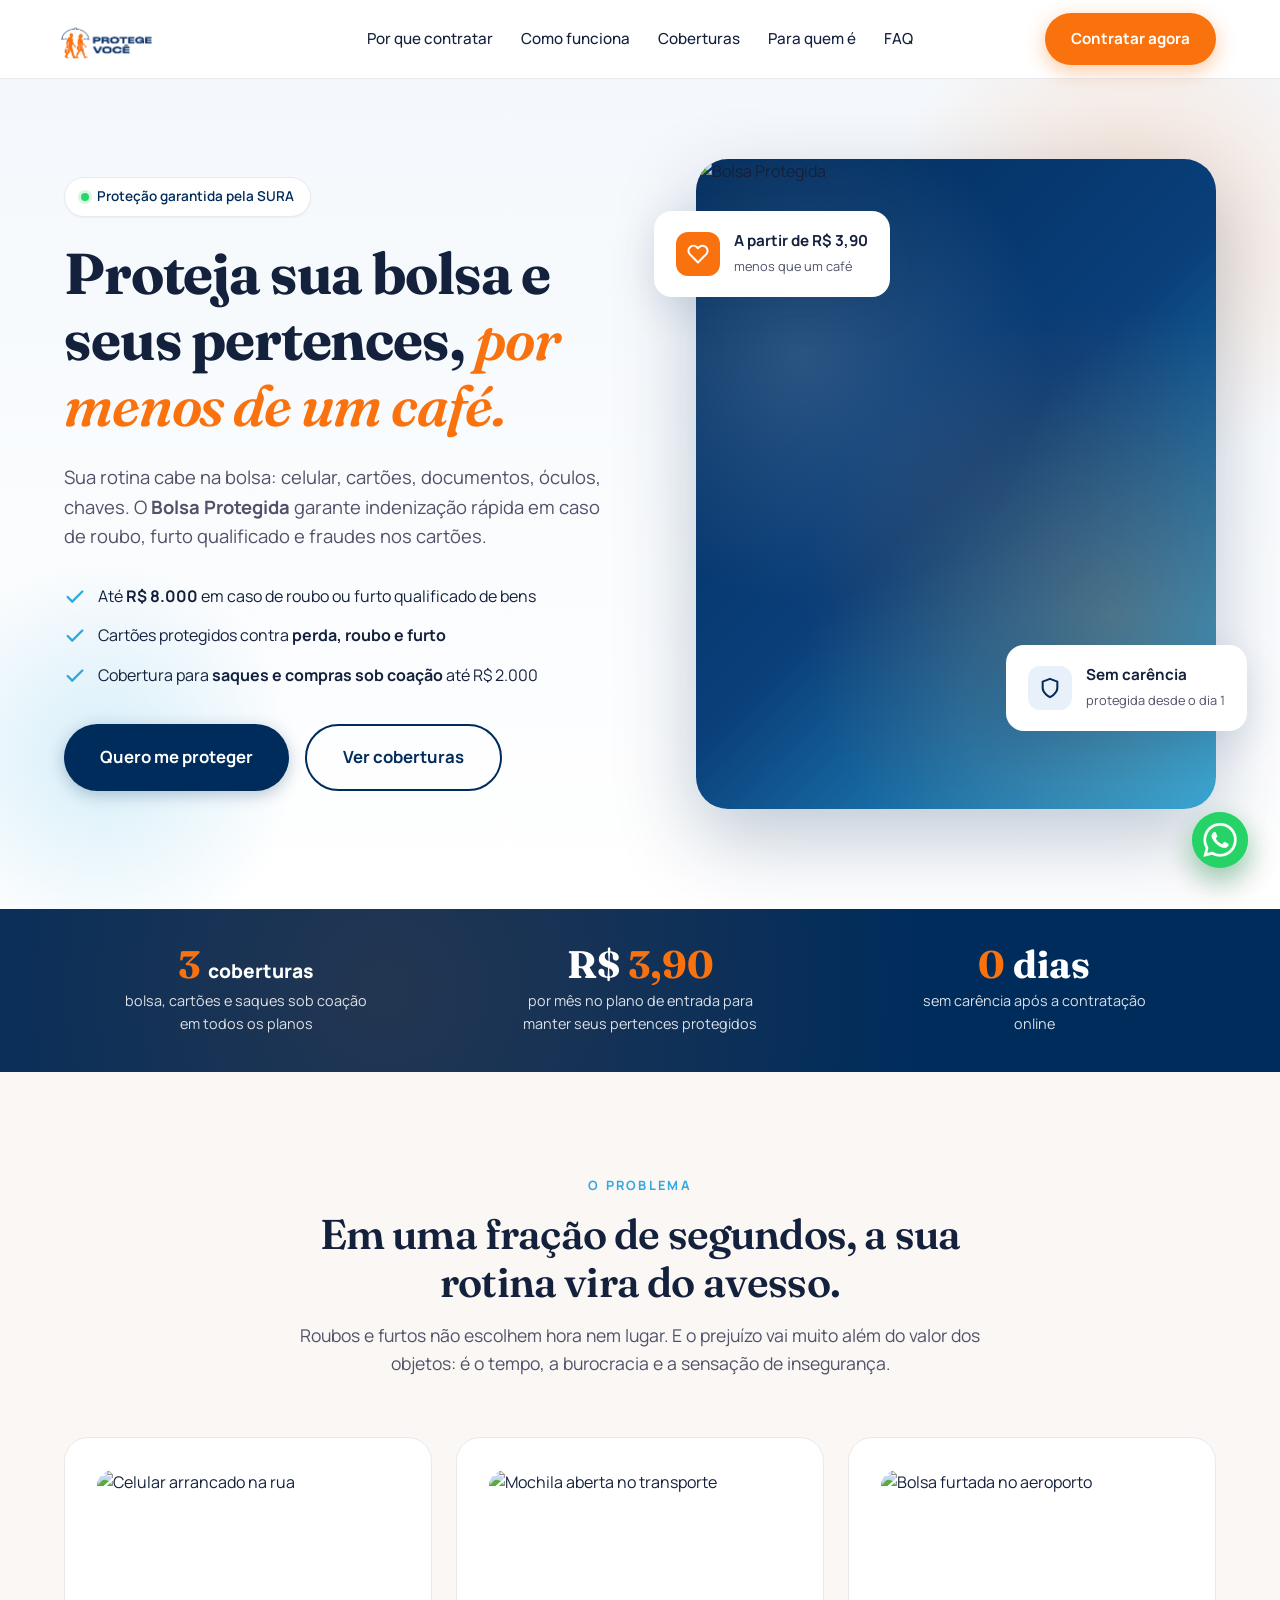
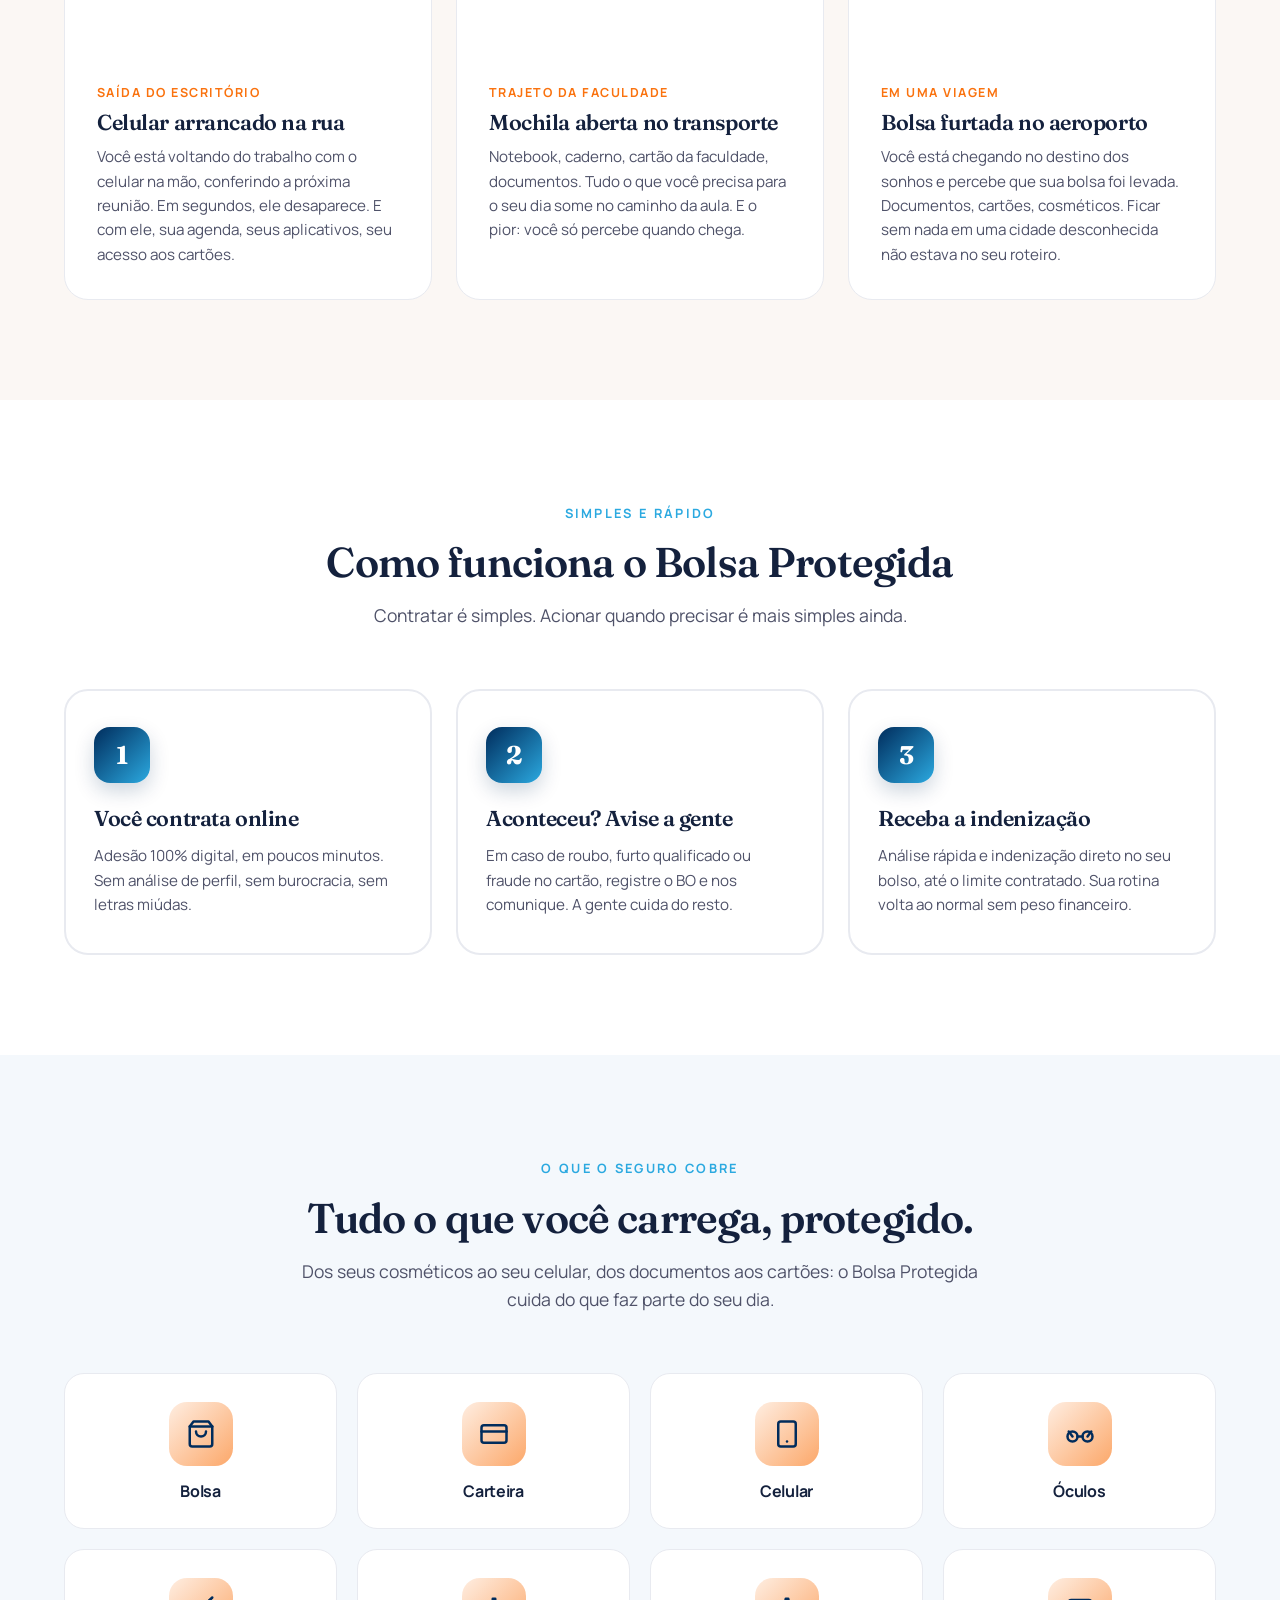
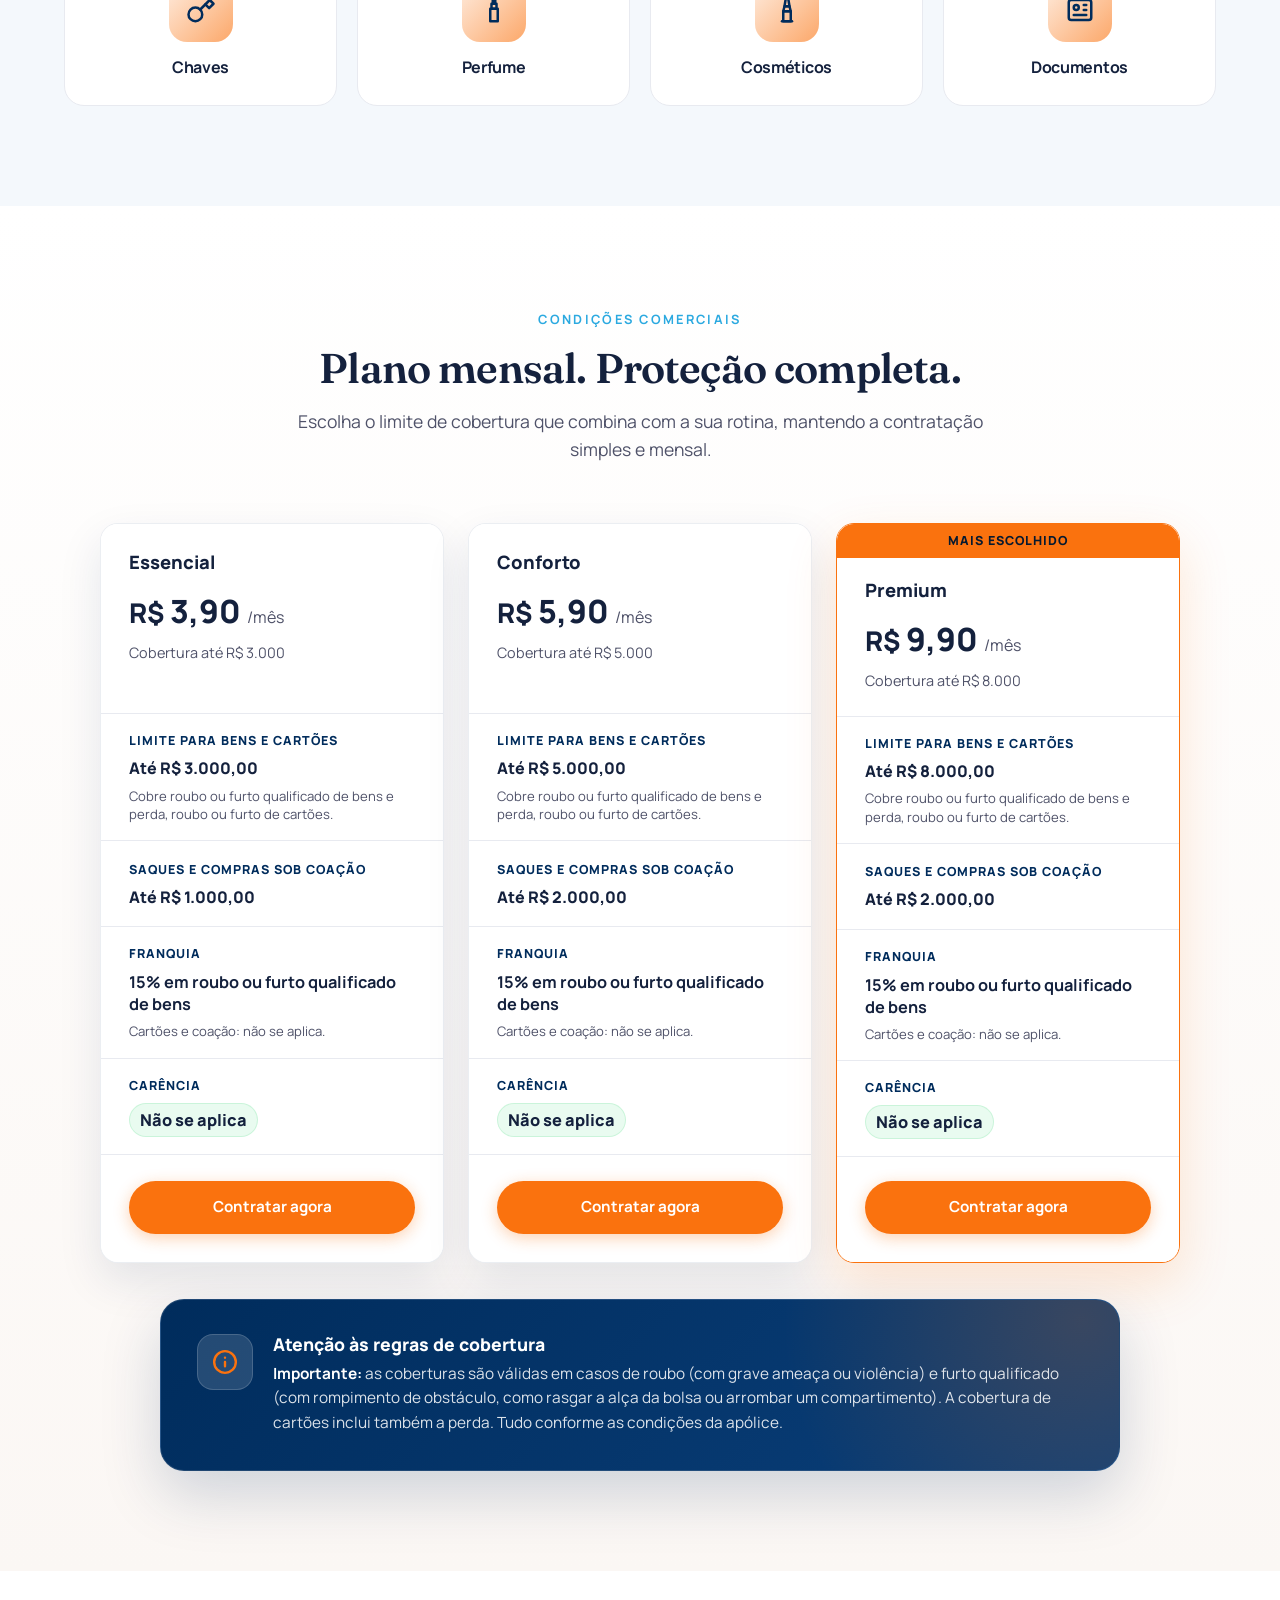
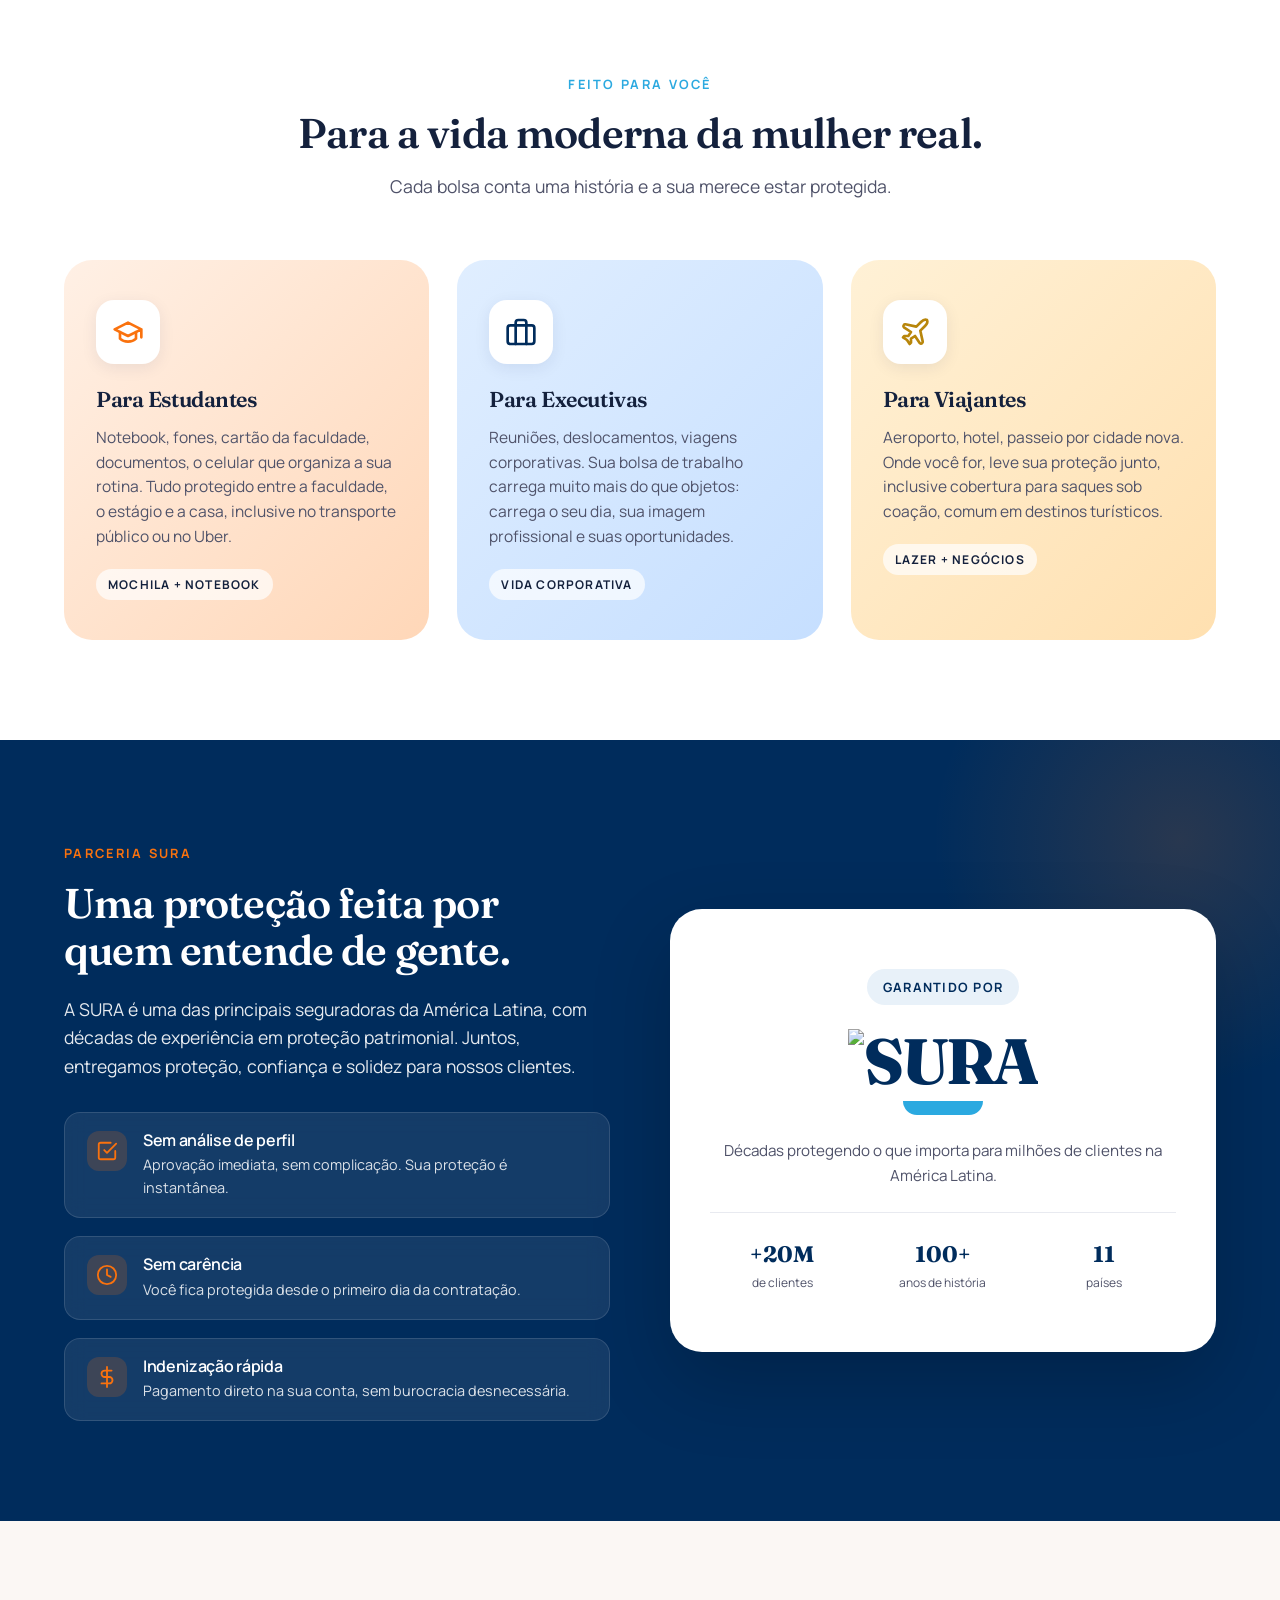
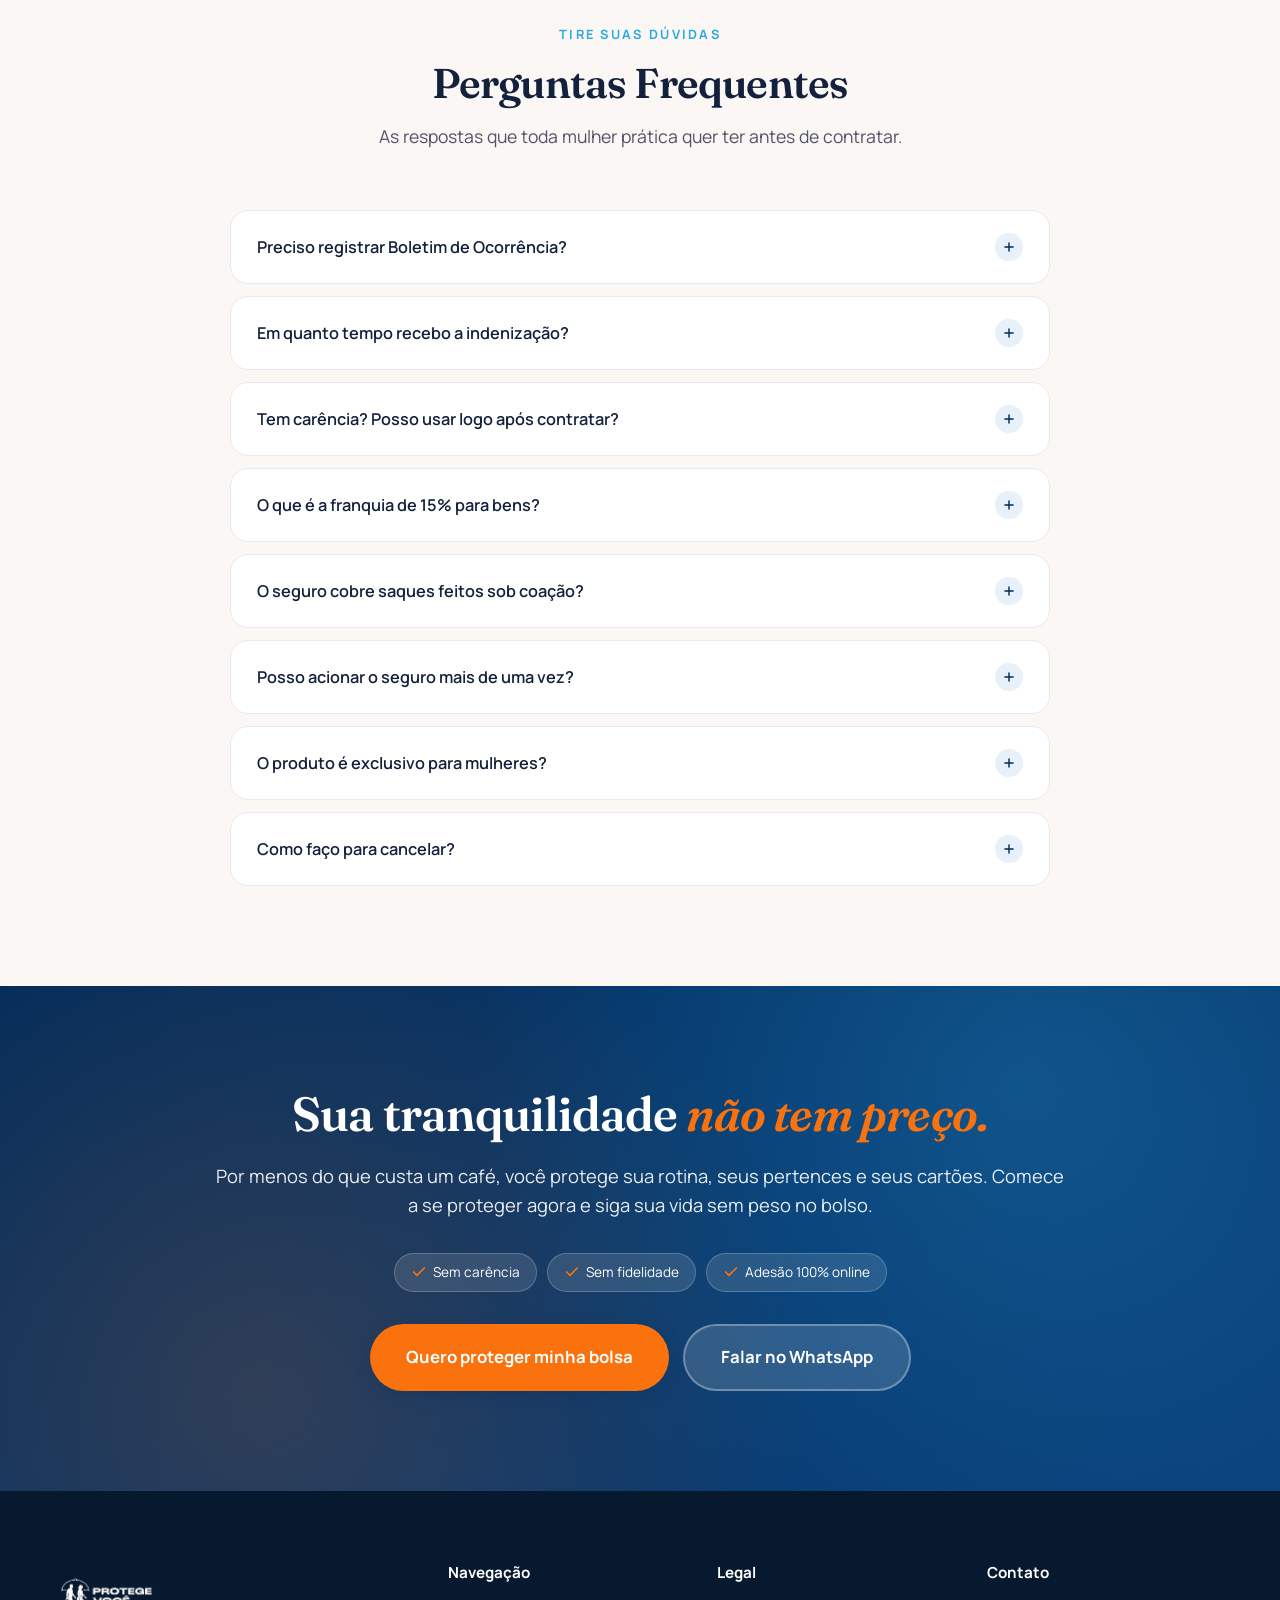
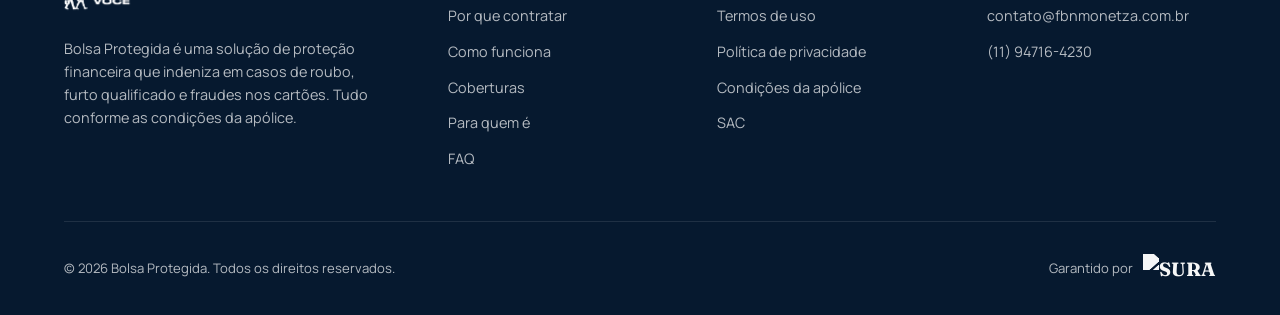
==== commit c13a6ebb: "Ajusta planos ao layout de referencia" ====
--- a/index.html
+++ b/index.html
@@ -267,63 +267,59 @@
   transition: var(--transition);
 }
 .planificacao-col:hover { transform: translateY(-4px); box-shadow: 0 22px 52px rgba(0, 44, 92, 0.14); }
-.planificacao-col.destacado { border-color: rgba(250, 114, 14, 0.5); box-shadow: 0 20px 52px rgba(250, 114, 14, 0.16); }
+.planificacao-col.destacado { border-color: var(--rosa-acento); box-shadow: 0 20px 52px rgba(250, 114, 14, 0.16); }
 .planificacao-col.destacado::before {
-  content: ''; position: absolute; inset: 0 0 auto; height: 7px; background: var(--rosa-acento); z-index: 3;
+  content: 'MAIS ESCOLHIDO'; position: absolute; inset: 0 0 auto; height: 34px; background: var(--rosa-acento); z-index: 3;
+  display: flex; align-items: center; justify-content: center;
+  color: #06192F; font-size: 0.78rem; font-weight: 900; letter-spacing: 0.08em;
 }
 .planificacao-head {
-  min-height: 190px; padding: 30px 28px 28px; display: flex; flex-direction: column; gap: 16px;
+  min-height: 190px; padding: 0; display: flex; flex-direction: column; gap: 0;
   background: var(--branco); border-bottom: 1px solid var(--borda);
 }
-.planificacao-col.destacado .planificacao-head { padding-top: 34px; }
-.planificacao-title { display: flex; align-items: center; justify-content: space-between; gap: 12px; }
+.planificacao-title {
+  display: flex; align-items: center; justify-content: space-between; gap: 12px;
+  background: var(--branco); padding: 28px 28px 0;
+}
+.planificacao-col.destacado .planificacao-title { padding-top: 56px; }
 .planificacao-title h4 {
-  font-family: 'Manrope', sans-serif; font-size: 0.95rem; font-weight: 800; letter-spacing: 0.08em;
-  text-transform: uppercase; color: var(--azul-sura);
+  font-family: 'Manrope', sans-serif; font-size: 1.15rem; font-weight: 800; letter-spacing: 0;
+  text-transform: none; color: var(--texto);
 }
 .plano-tag {
-  display: inline-flex; align-items: center; justify-content: center; padding: 5px 10px; border-radius: 999px;
-  background: var(--azul-claro); color: var(--azul-sura); font-size: 0.72rem; font-weight: 900;
-}
-.plano-tag.accent { background: rgba(250, 114, 14, 0.12); color: #D95F0B; }
+  display: none;
+}
 .plano-preco { display: flex; align-items: baseline; gap: 6px; flex-wrap: wrap; }
 .plano-preco .label { flex-basis: 100%; font-size: 0.9rem; color: var(--texto-suave); margin-right: 0; }
 .plano-preco .parcelas { font-size: 1rem; font-weight: 800; color: var(--azul-sura); margin-right: 2px; }
-.plano-preco .apenas { font-size: 1rem; font-weight: 800; color: var(--azul-sura); margin-right: 2px; }
-.plano-preco .moeda { font-size: 1.2rem; font-weight: 700; color: var(--azul-sura); }
-.plano-preco .num { font-family: 'Fraunces', serif; font-size: 3rem; font-weight: 700; color: var(--azul-sura); line-height: 1; }
+.plano-preco .moeda { font-size: 1.7rem; font-weight: 800; color: var(--texto); }
+.plano-preco .num { font-family: 'Manrope', sans-serif; font-size: 2rem; font-weight: 800; color: var(--texto); line-height: 1; letter-spacing: 0; }
 .plano-preco .periodo { font-size: 1rem; color: var(--texto-suave); }
 .plano-preco .cafezinho { flex-basis: 100%; font-size: 0.9rem; color: var(--texto-suave); margin-top: -2px; }
-.planificacao-sub { color: var(--texto-suave); font-size: 0.9rem; line-height: 1.45; }
+.planificacao-head .plano-preco { padding: 18px 28px 0; }
+.planificacao-sub { color: var(--texto-suave); font-size: 0.9rem; line-height: 1.45; padding: 8px 28px 24px; }
 .planificacao-body { display: flex; flex-direction: column; flex: 1; }
 .planificacao-row {
-  min-height: 92px; padding: 18px 28px; display: grid; gap: 8px; align-content: center;
+  min-height: 86px; padding: 17px 28px; display: grid; gap: 7px; align-content: center;
   border-bottom: 1px solid var(--borda);
 }
+.planificacao-row.compact { min-height: 72px; }
 .planificacao-row .label {
   font-size: 0.78rem; font-weight: 800; color: var(--azul-sura); letter-spacing: 0.08em; text-transform: uppercase;
 }
 .planificacao-row strong { font-size: 1.02rem; color: var(--texto); line-height: 1.35; }
-.planificacao-row .valor { font-family: 'Fraunces', serif; font-size: 1.45rem; color: var(--azul-sura); line-height: 1; }
+.planificacao-row .valor { font-family: 'Manrope', sans-serif; font-size: 1rem; font-weight: 800; color: var(--texto); line-height: 1.35; }
 .planificacao-row small { color: var(--texto-suave); font-size: 0.82rem; line-height: 1.4; }
+.status-ok {
+  width: fit-content; display: inline-flex; align-items: center; justify-content: center;
+  padding: 5px 10px; border-radius: 999px; color: #18B957; background: rgba(43, 213, 108, 0.1);
+  border: 1px solid rgba(43, 213, 108, 0.16); font-size: 0.9rem; font-weight: 900;
+}
 .planificacao-cta { margin-top: auto; padding: 24px 28px 28px; background: var(--branco); }
 .planificacao-cta .btn { width: 100%; }
 
 .plano-notas { max-width: 960px; margin: 36px auto 0; display: grid; gap: 18px; }
 .plano-notas .coberturas-info { margin-top: 0; }
-.carencia-global {
-  display: flex; align-items: center; justify-content: space-between; gap: 18px;
-  background: var(--branco); border: 1px solid rgba(0, 44, 92, 0.08); border-radius: 18px;
-  padding: 18px 22px; box-shadow: 0 14px 34px rgba(0, 44, 92, 0.08);
-}
-.carencia-global span {
-  font-size: 0.78rem; font-weight: 900; color: var(--azul-sura); letter-spacing: 0.1em; text-transform: uppercase;
-}
-.carencia-global strong {
-  display: inline-flex; align-items: center; justify-content: center; padding: 6px 12px;
-  border-radius: 999px; color: #18B957; background: rgba(43, 213, 108, 0.1);
-  border: 1px solid rgba(43, 213, 108, 0.16); font-size: 0.95rem;
-}
 
 /* ===== PARA QUEM É ===== */
 .personas { background: var(--branco); }
@@ -476,12 +472,14 @@
   .footer-grid { grid-template-columns: 1fr 1fr; }
   section { padding: 70px 0; }
   .planificacao-grid { grid-template-columns: 1fr; gap: 18px; }
-  .planificacao-head { min-height: auto; padding: 24px; }
+  .planificacao-head { min-height: auto; }
+  .planificacao-title { padding: 24px 24px 0; }
+  .planificacao-col.destacado .planificacao-title { padding-top: 52px; }
+  .planificacao-head .plano-preco { padding: 16px 24px 0; }
+  .planificacao-sub { padding: 8px 24px 22px; }
   .planificacao-row { min-height: auto; padding: 16px 24px; }
   .planificacao-cta { padding: 22px 24px 24px; }
-  .planificacao-col.destacado .planificacao-head { padding-top: 30px; }
   .plano-notas { margin-top: 24px; }
-  .carencia-global { align-items: flex-start; flex-direction: column; }
   .coberturas-info { grid-template-columns: 1fr; }
 }
 @media (max-width: 540px) {
@@ -762,16 +760,14 @@
           <article class="planificacao-col">
             <div class="planificacao-head">
               <div class="planificacao-title">
-                <h4>Plano 1</h4>
-                <span class="plano-tag">Essencial</span>
+                <h4>Essencial</h4>
               </div>
               <div class="plano-preco">
-                <span class="apenas">apenas</span>
                 <span class="moeda">R$</span>
                 <span class="num">3,90</span>
-                <span class="periodo">por mês</span>
-              </div>
-              <p class="planificacao-sub">Entrada objetiva para proteger pertences, cartões e eventos sob coação.</p>
+                <span class="periodo">/mês</span>
+              </div>
+              <p class="planificacao-sub">Cobertura até R$ 3.000</p>
             </div>
             <div class="planificacao-body">
               <div class="planificacao-row">
@@ -788,25 +784,27 @@
                 <strong>15% em roubo ou furto qualificado de bens</strong>
                 <small>Cartões e coação: não se aplica.</small>
               </div>
+              <div class="planificacao-row compact">
+                <span class="label">Carência</span>
+                <strong class="status-ok">Não se aplica</strong>
+              </div>
             </div>
             <div class="planificacao-cta">
               <a href="./checkout/index.html?plano=plano1" class="btn btn-accent">Contratar agora</a>
             </div>
           </article>
 
-          <article class="planificacao-col destacado">
+          <article class="planificacao-col">
             <div class="planificacao-head">
               <div class="planificacao-title">
-                <h4>Plano 2</h4>
-                <span class="plano-tag accent">Mais escolhido</span>
+                <h4>Conforto</h4>
               </div>
               <div class="plano-preco">
-                <span class="apenas">apenas</span>
                 <span class="moeda">R$</span>
                 <span class="num">5,90</span>
-                <span class="periodo">por mês</span>
-              </div>
-              <p class="planificacao-sub">Equilíbrio entre preço e cobertura, com limite maior para bens e cartões.</p>
+                <span class="periodo">/mês</span>
+              </div>
+              <p class="planificacao-sub">Cobertura até R$ 5.000</p>
             </div>
             <div class="planificacao-body">
               <div class="planificacao-row">
@@ -823,25 +821,27 @@
                 <strong>15% em roubo ou furto qualificado de bens</strong>
                 <small>Cartões e coação: não se aplica.</small>
               </div>
+              <div class="planificacao-row compact">
+                <span class="label">Carência</span>
+                <strong class="status-ok">Não se aplica</strong>
+              </div>
             </div>
             <div class="planificacao-cta">
               <a href="./checkout/index.html?plano=plano2" class="btn btn-accent">Contratar agora</a>
             </div>
           </article>
 
-          <article class="planificacao-col">
+          <article class="planificacao-col destacado">
             <div class="planificacao-head">
               <div class="planificacao-title">
-                <h4>Plano 3</h4>
-                <span class="plano-tag">Maior limite</span>
+                <h4>Premium</h4>
               </div>
               <div class="plano-preco">
-                <span class="apenas">apenas</span>
                 <span class="moeda">R$</span>
                 <span class="num">9,90</span>
-                <span class="periodo">por mês</span>
-              </div>
-              <p class="planificacao-sub">A opção com maior proteção para quem quer ampliar os limites contratados.</p>
+                <span class="periodo">/mês</span>
+              </div>
+              <p class="planificacao-sub">Cobertura até R$ 8.000</p>
             </div>
             <div class="planificacao-body">
               <div class="planificacao-row">
@@ -858,6 +858,10 @@
                 <strong>15% em roubo ou furto qualificado de bens</strong>
                 <small>Cartões e coação: não se aplica.</small>
               </div>
+              <div class="planificacao-row compact">
+                <span class="label">Carência</span>
+                <strong class="status-ok">Não se aplica</strong>
+              </div>
             </div>
             <div class="planificacao-cta">
               <a href="./checkout/index.html?plano=plano3" class="btn btn-accent">Contratar agora</a>
@@ -866,10 +870,6 @@
         </div>
 
         <div class="plano-notas">
-          <div class="carencia-global">
-            <span>Carência</span>
-            <strong>Não se aplica</strong>
-          </div>
           <div class="coberturas-info">
             <div class="info-icon">
               <svg viewBox="0 0 24 24" fill="none" stroke="currentColor" stroke-width="2.2" stroke-linecap="round" stroke-linejoin="round"><circle cx="12" cy="12" r="10"/><path d="M12 16v-4M12 8h.01"/></svg>
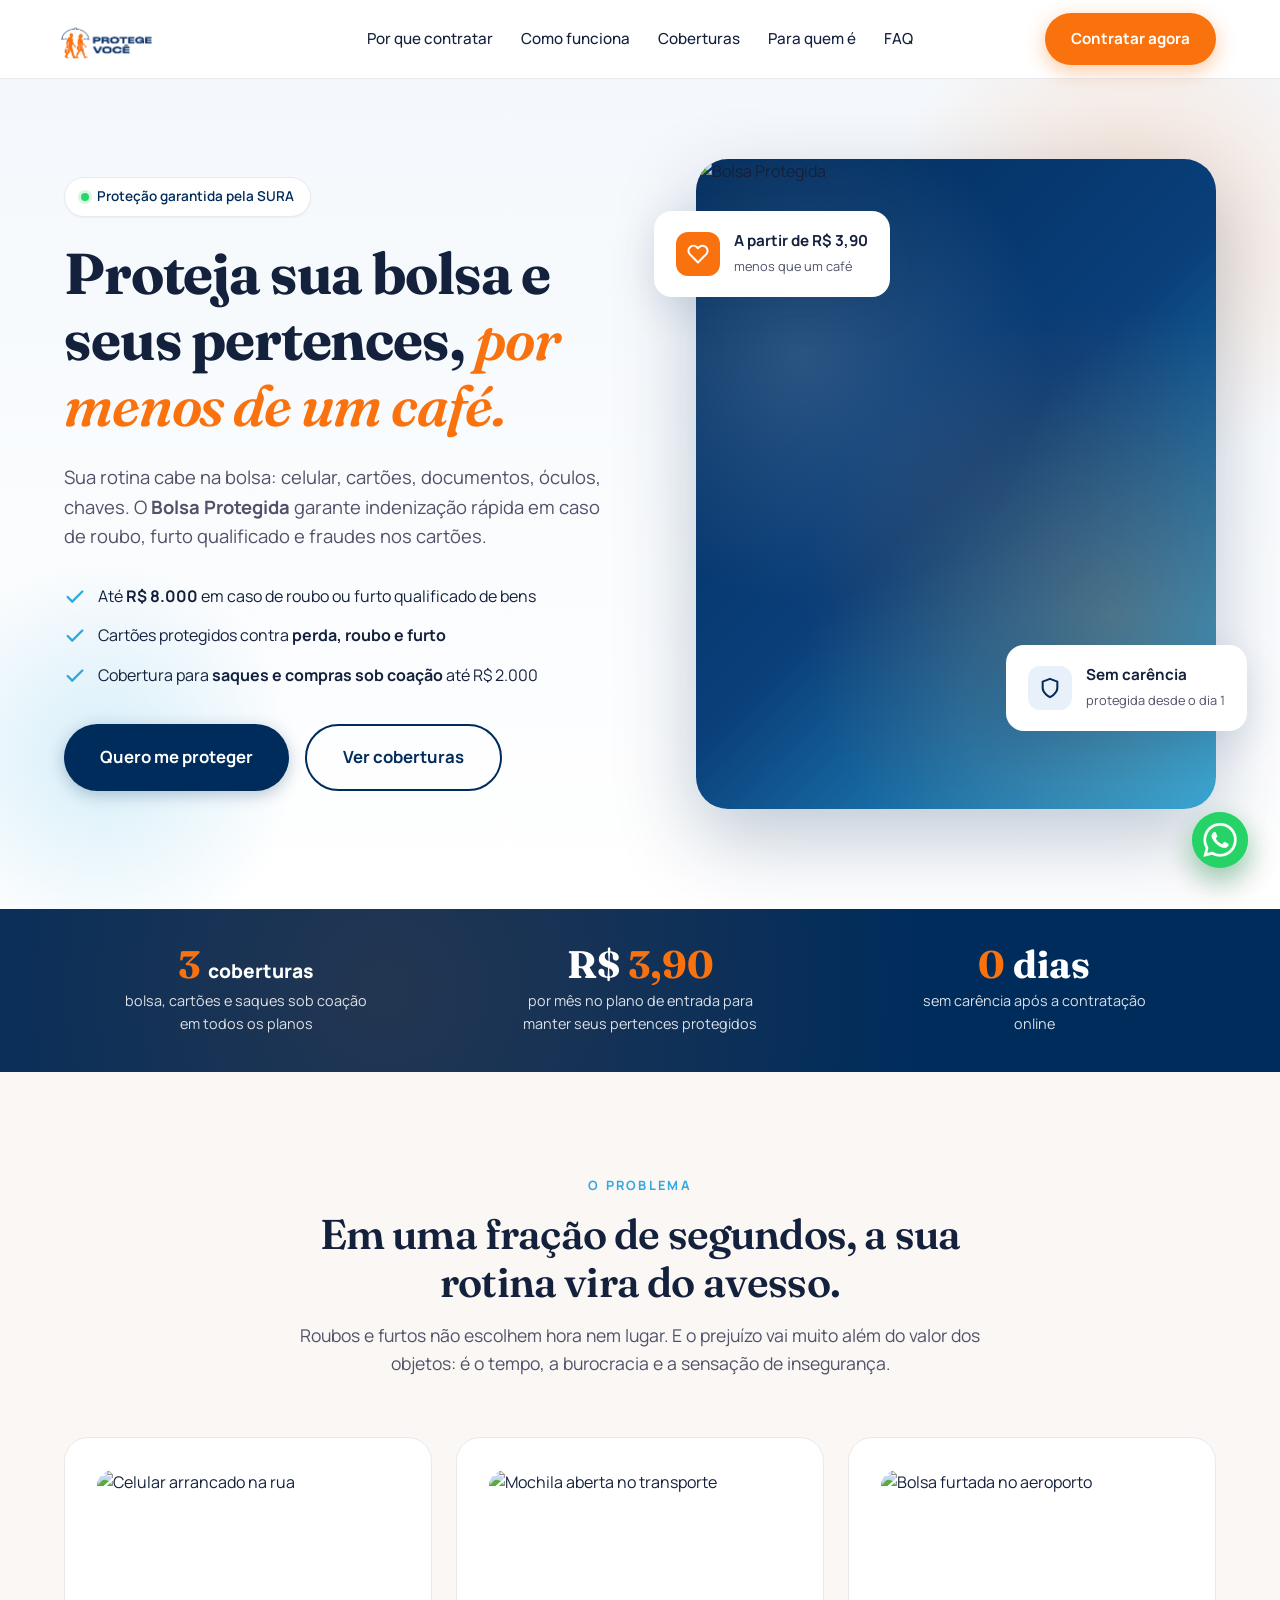
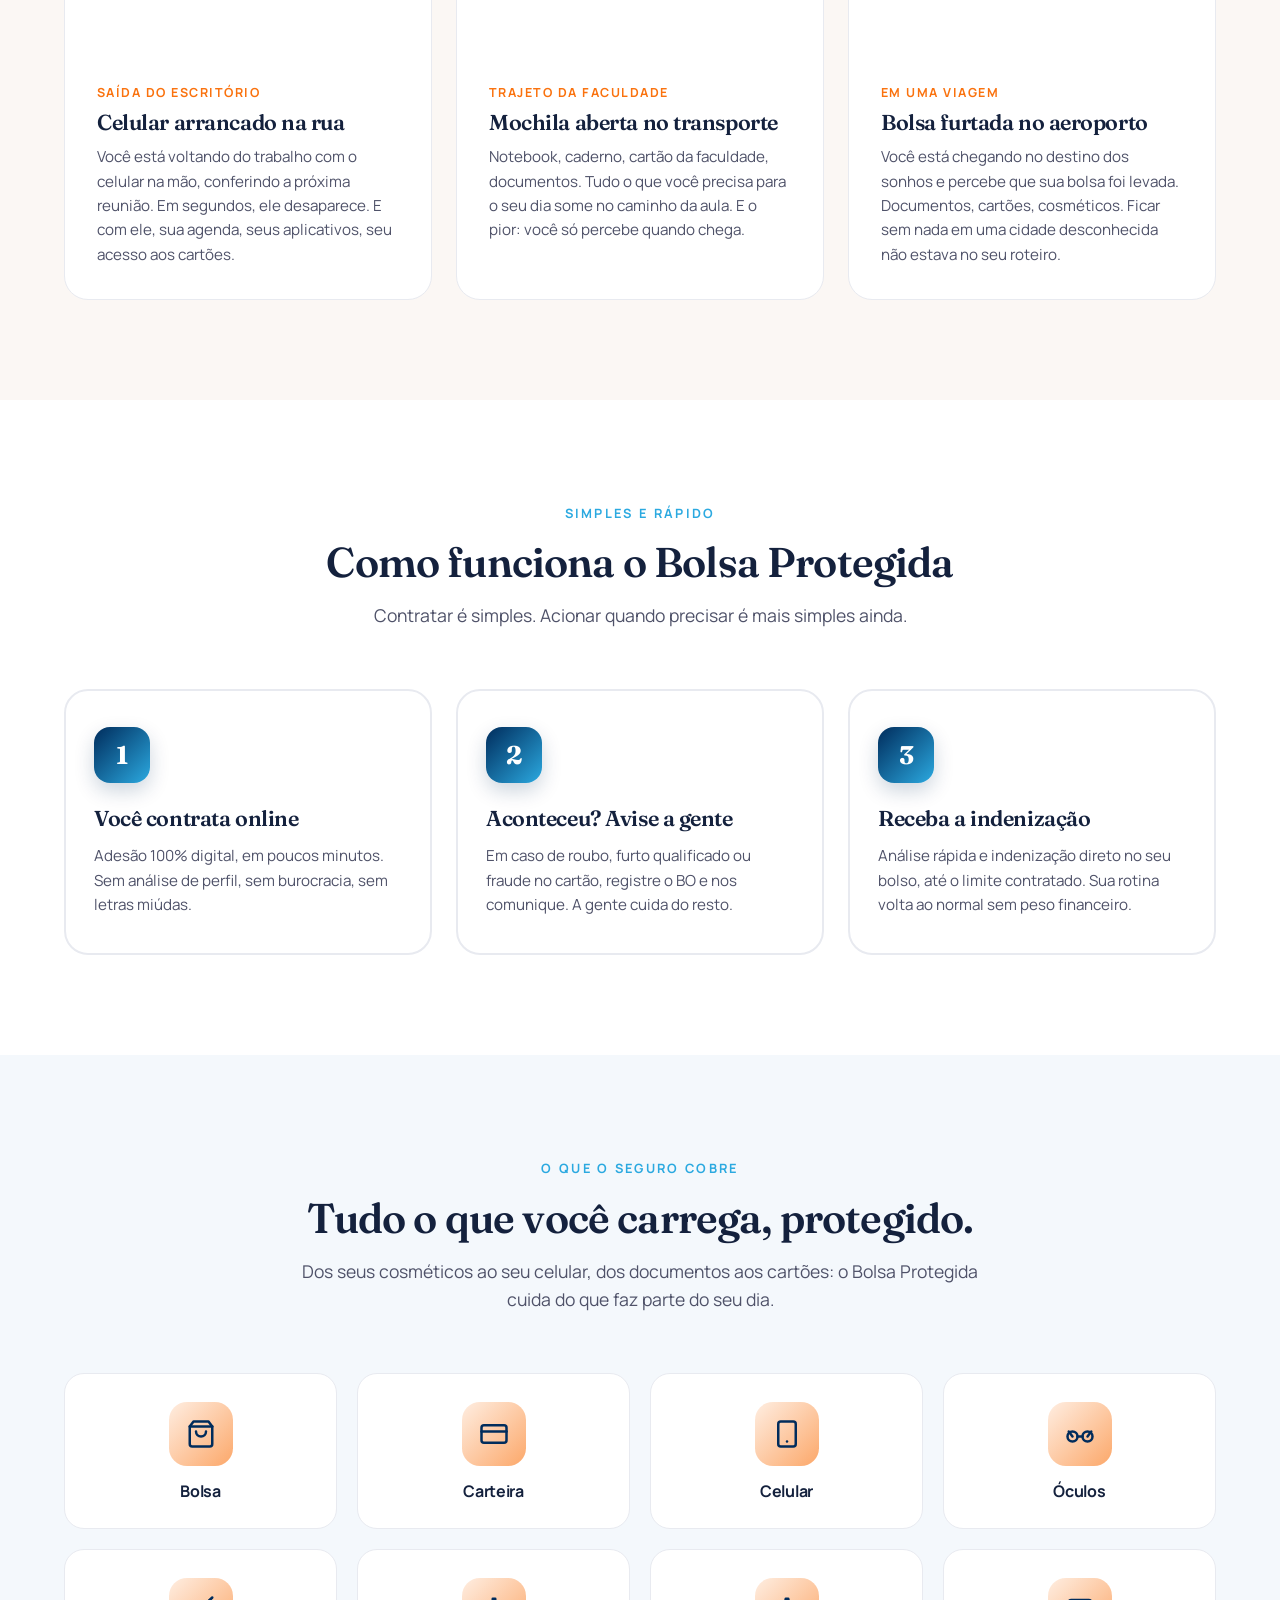
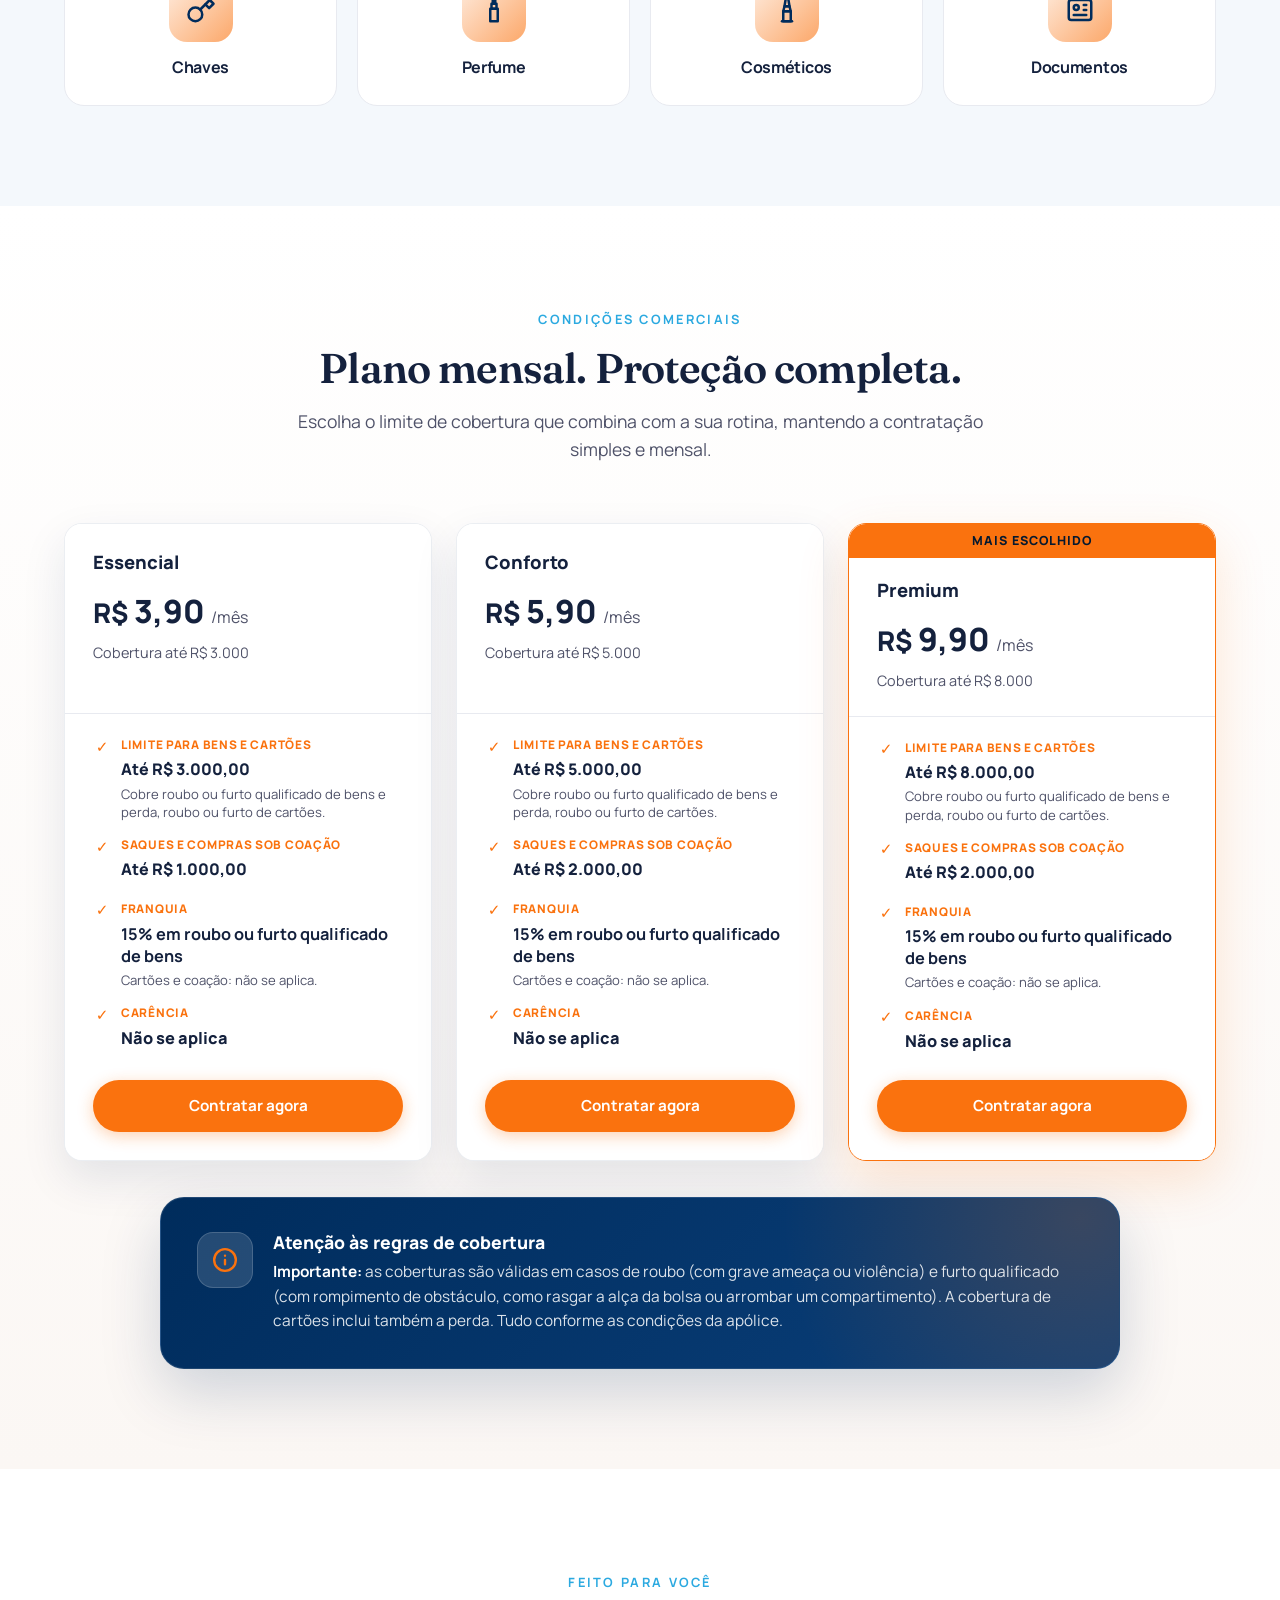
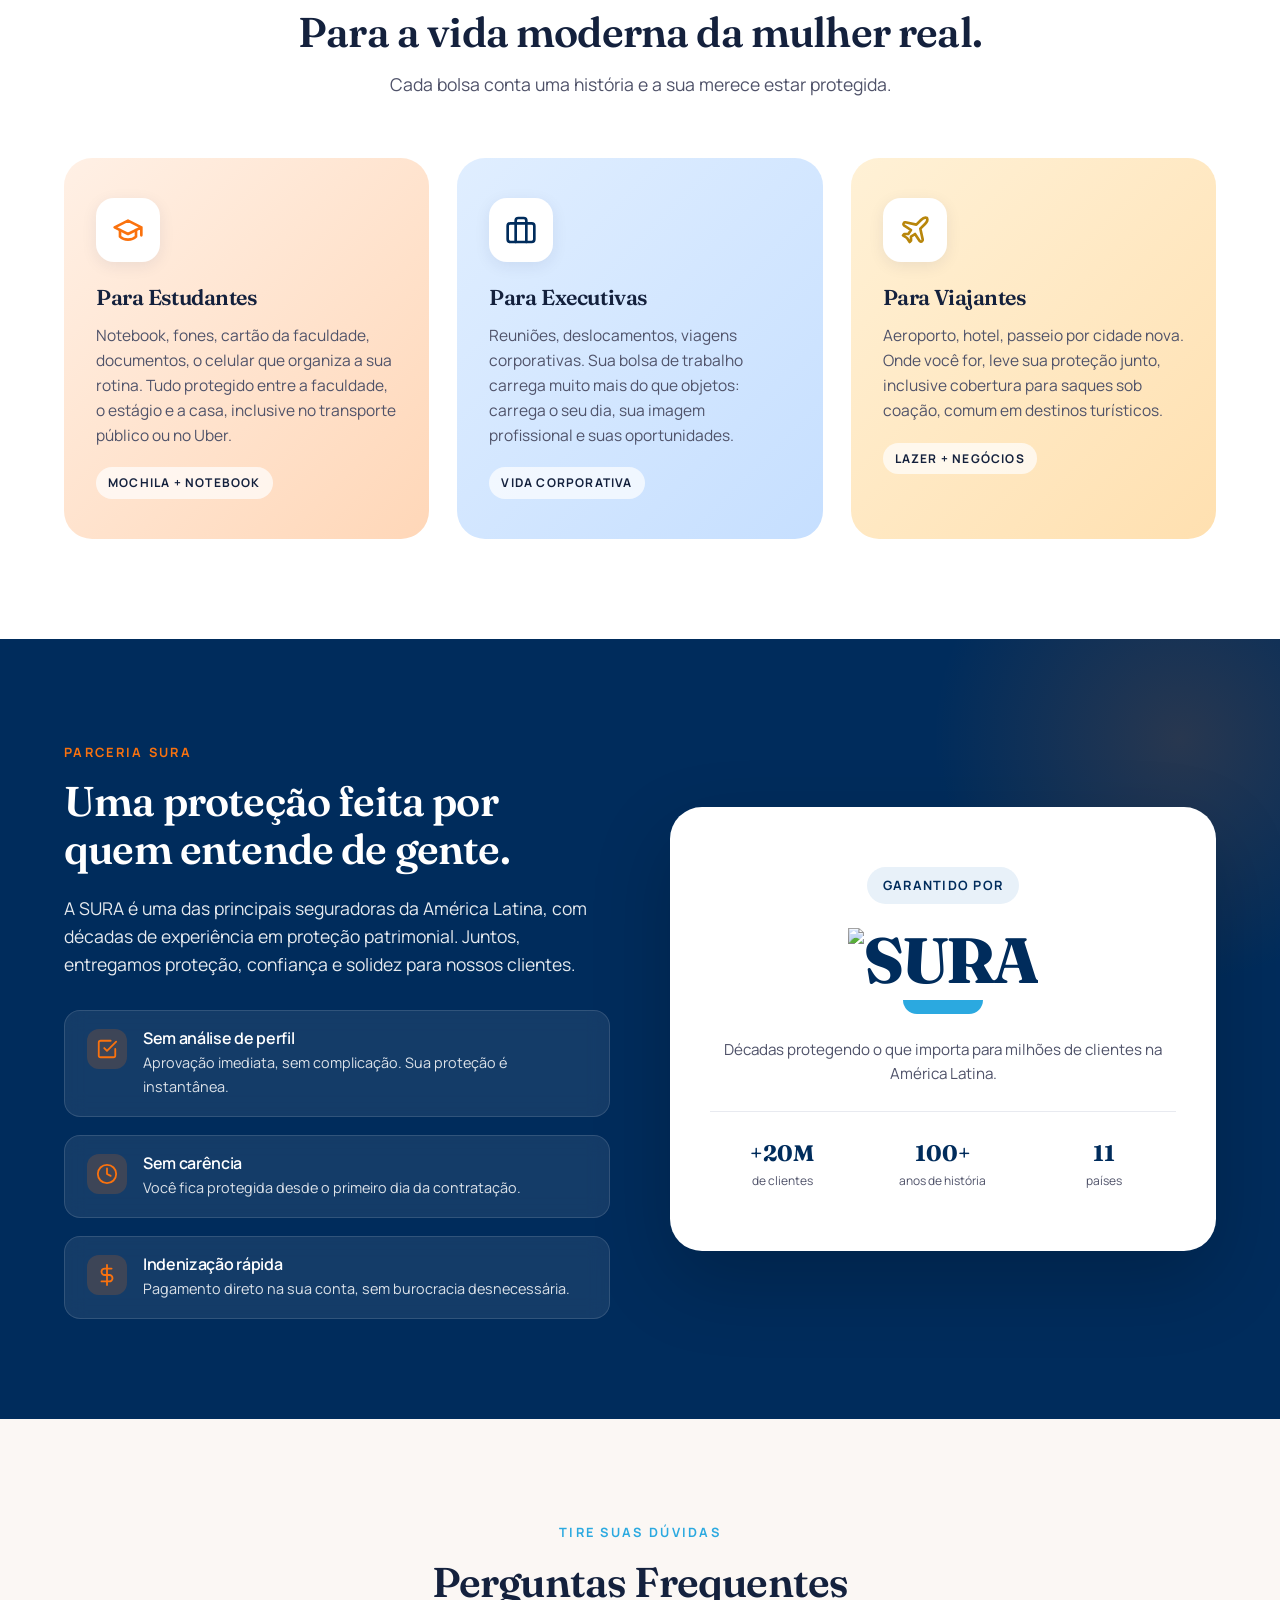
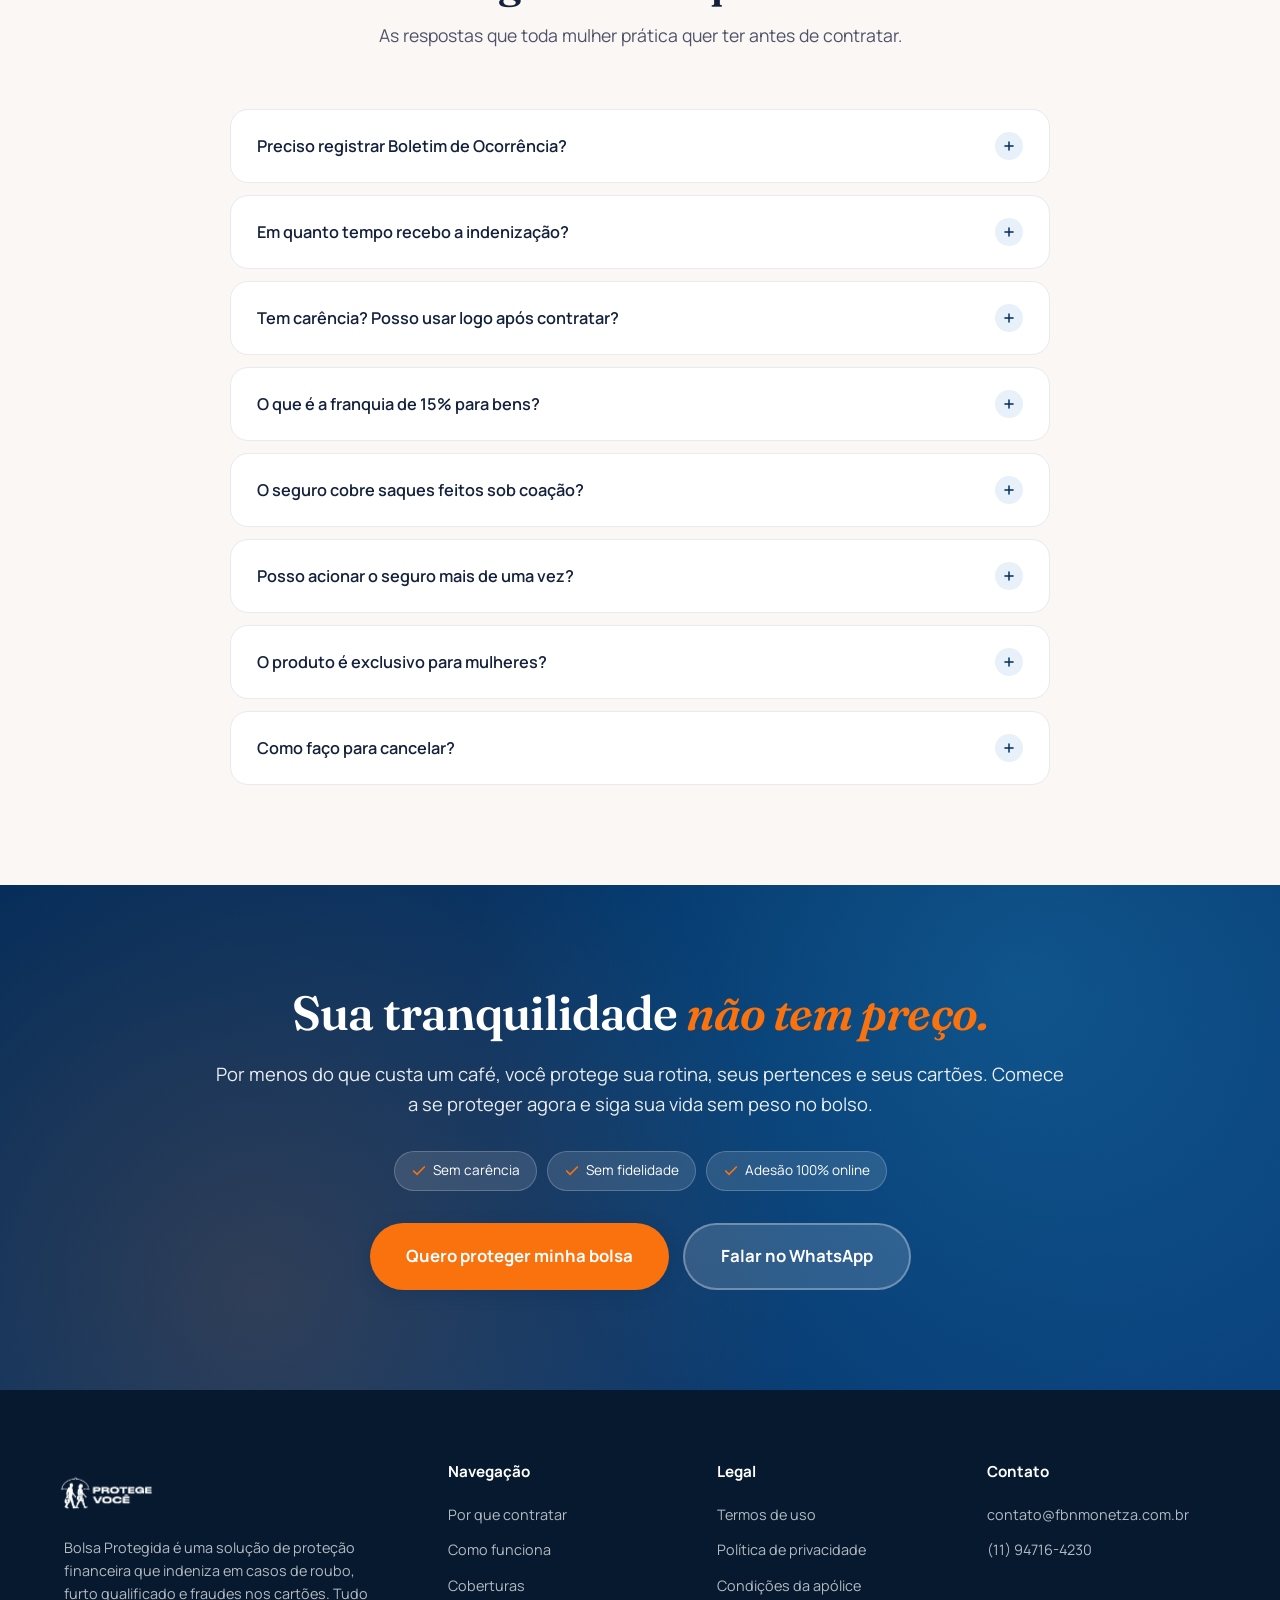
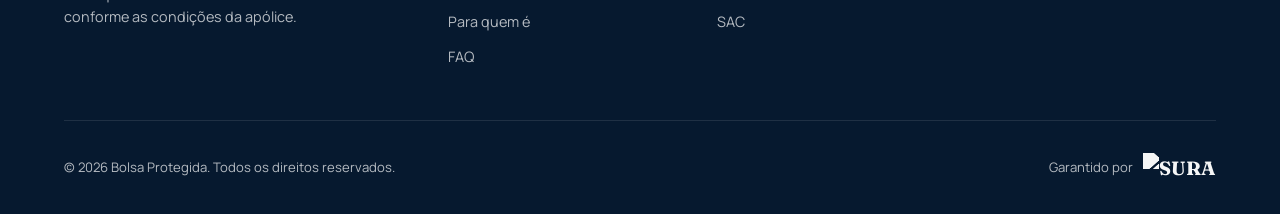
==== commit 25657cf2: "Alinha grid e destaca itens dos planos" ====
--- a/index.html
+++ b/index.html
@@ -255,7 +255,7 @@
 
 /* ===== PLANO / TABELA ===== */
 .plano { background: linear-gradient(180deg, var(--branco) 0%, var(--creme) 100%); scroll-margin-top: 96px; }
-.plano-wrapper { max-width: 1080px; margin: 0 auto; }
+.plano-wrapper { width: 100%; max-width: none; margin: 0; }
 
 .planificacao-grid {
   display: grid; grid-template-columns: repeat(3, minmax(0, 1fr)); gap: 24px;
@@ -298,22 +298,27 @@
 .plano-preco .cafezinho { flex-basis: 100%; font-size: 0.9rem; color: var(--texto-suave); margin-top: -2px; }
 .planificacao-head .plano-preco { padding: 18px 28px 0; }
 .planificacao-sub { color: var(--texto-suave); font-size: 0.9rem; line-height: 1.45; padding: 8px 28px 24px; }
-.planificacao-body { display: flex; flex-direction: column; flex: 1; }
+.planificacao-body { display: flex; flex-direction: column; flex: 1; gap: 15px; padding: 22px 28px 0; }
 .planificacao-row {
-  min-height: 86px; padding: 17px 28px; display: grid; gap: 7px; align-content: center;
-  border-bottom: 1px solid var(--borda);
-}
-.planificacao-row.compact { min-height: 72px; }
+  min-height: auto; padding: 0; display: grid; grid-template-columns: 18px minmax(0, 1fr);
+  column-gap: 10px; row-gap: 4px; align-content: start;
+}
+.planificacao-row::before {
+  content: '\2713'; grid-column: 1; grid-row: 1 / span 3;
+  width: 18px; height: 18px; display: inline-flex; align-items: center; justify-content: center;
+  color: var(--rosa-acento); font-size: 0.95rem; font-weight: 900; line-height: 1; margin-top: 1px;
+}
+.planificacao-row > * { grid-column: 2; }
+.planificacao-row.compact { min-height: auto; }
 .planificacao-row .label {
-  font-size: 0.78rem; font-weight: 800; color: var(--azul-sura); letter-spacing: 0.08em; text-transform: uppercase;
+  font-size: 0.74rem; font-weight: 800; color: var(--rosa-acento); letter-spacing: 0.06em; text-transform: uppercase;
 }
 .planificacao-row strong { font-size: 1.02rem; color: var(--texto); line-height: 1.35; }
 .planificacao-row .valor { font-family: 'Manrope', sans-serif; font-size: 1rem; font-weight: 800; color: var(--texto); line-height: 1.35; }
 .planificacao-row small { color: var(--texto-suave); font-size: 0.82rem; line-height: 1.4; }
 .status-ok {
-  width: fit-content; display: inline-flex; align-items: center; justify-content: center;
-  padding: 5px 10px; border-radius: 999px; color: #18B957; background: rgba(43, 213, 108, 0.1);
-  border: 1px solid rgba(43, 213, 108, 0.16); font-size: 0.9rem; font-weight: 900;
+  width: auto; display: block; padding: 0; border-radius: 0; color: var(--texto);
+  background: transparent; border: none; font-size: 1rem; font-weight: 800;
 }
 .planificacao-cta { margin-top: auto; padding: 24px 28px 28px; background: var(--branco); }
 .planificacao-cta .btn { width: 100%; }
@@ -477,7 +482,8 @@
   .planificacao-col.destacado .planificacao-title { padding-top: 52px; }
   .planificacao-head .plano-preco { padding: 16px 24px 0; }
   .planificacao-sub { padding: 8px 24px 22px; }
-  .planificacao-row { min-height: auto; padding: 16px 24px; }
+  .planificacao-body { padding: 20px 24px 0; }
+  .planificacao-row { min-height: auto; padding: 0; }
   .planificacao-cta { padding: 22px 24px 24px; }
   .plano-notas { margin-top: 24px; }
   .coberturas-info { grid-template-columns: 1fr; }
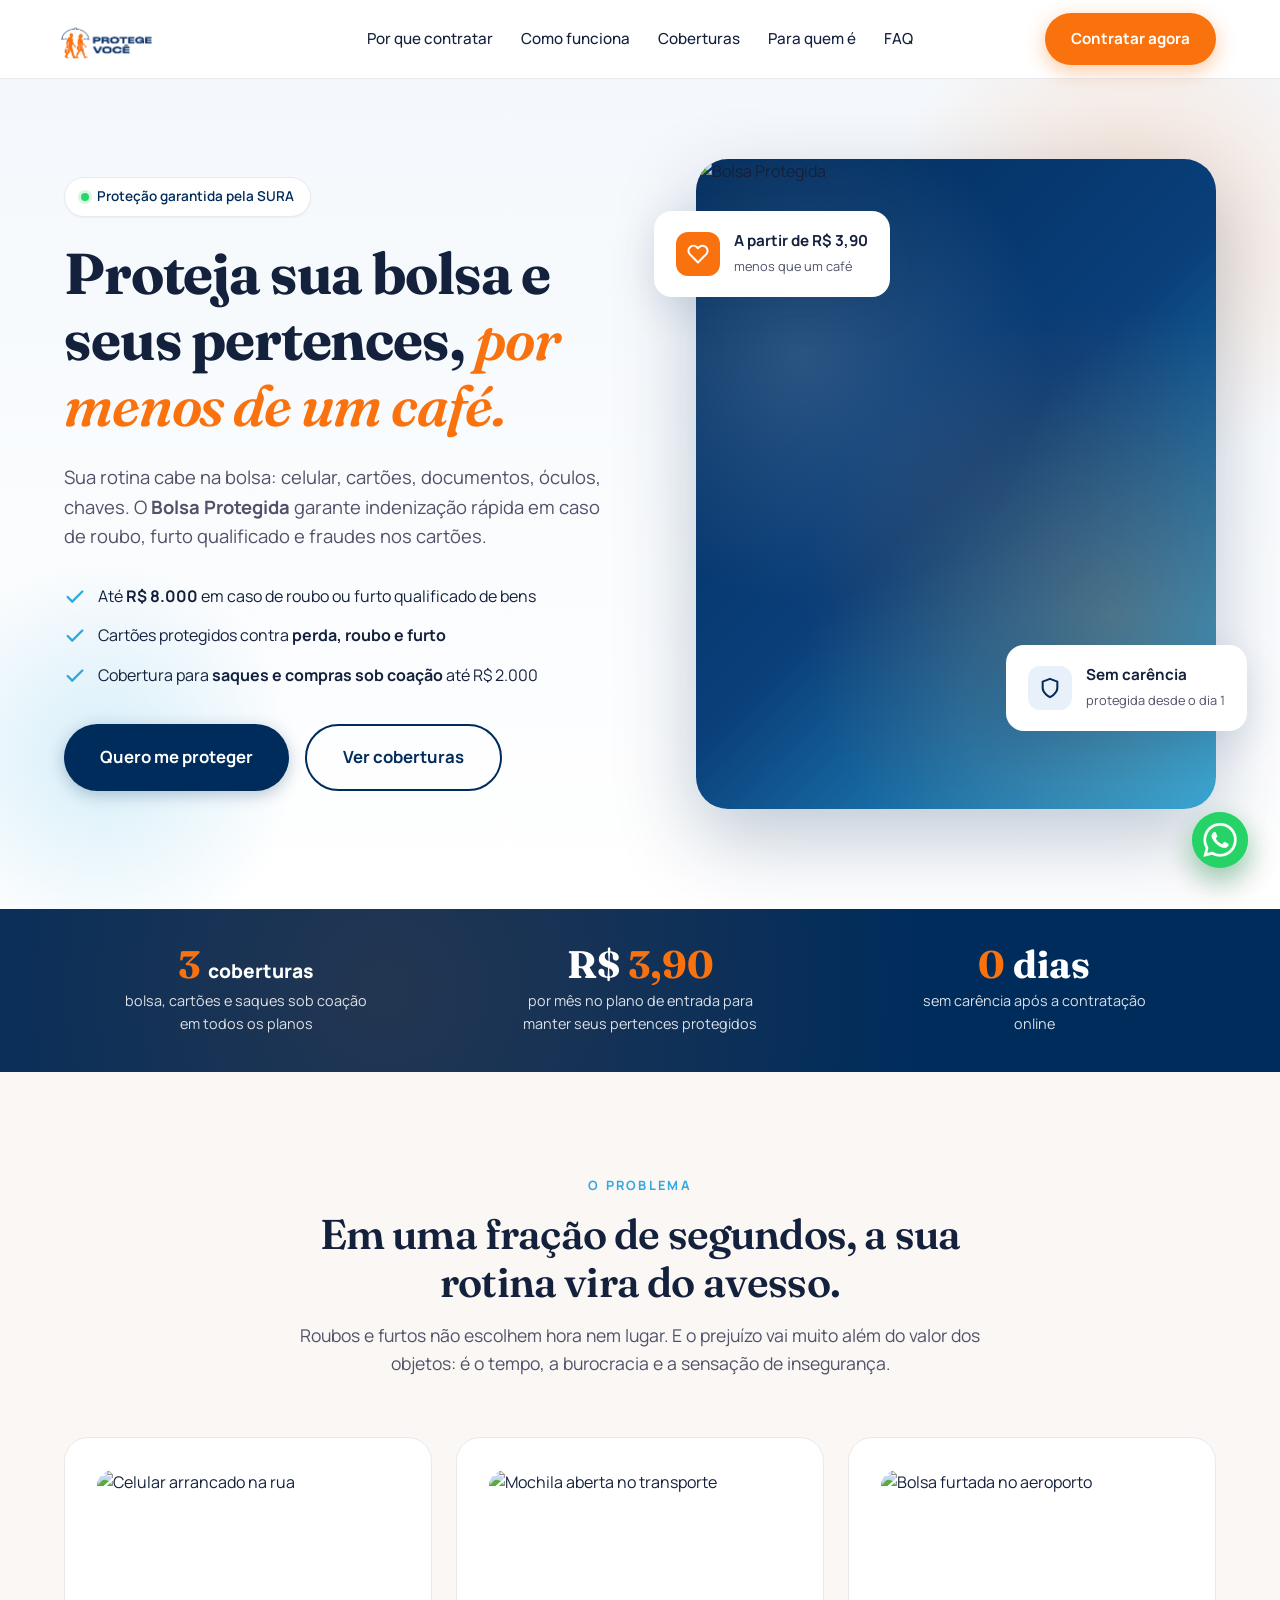
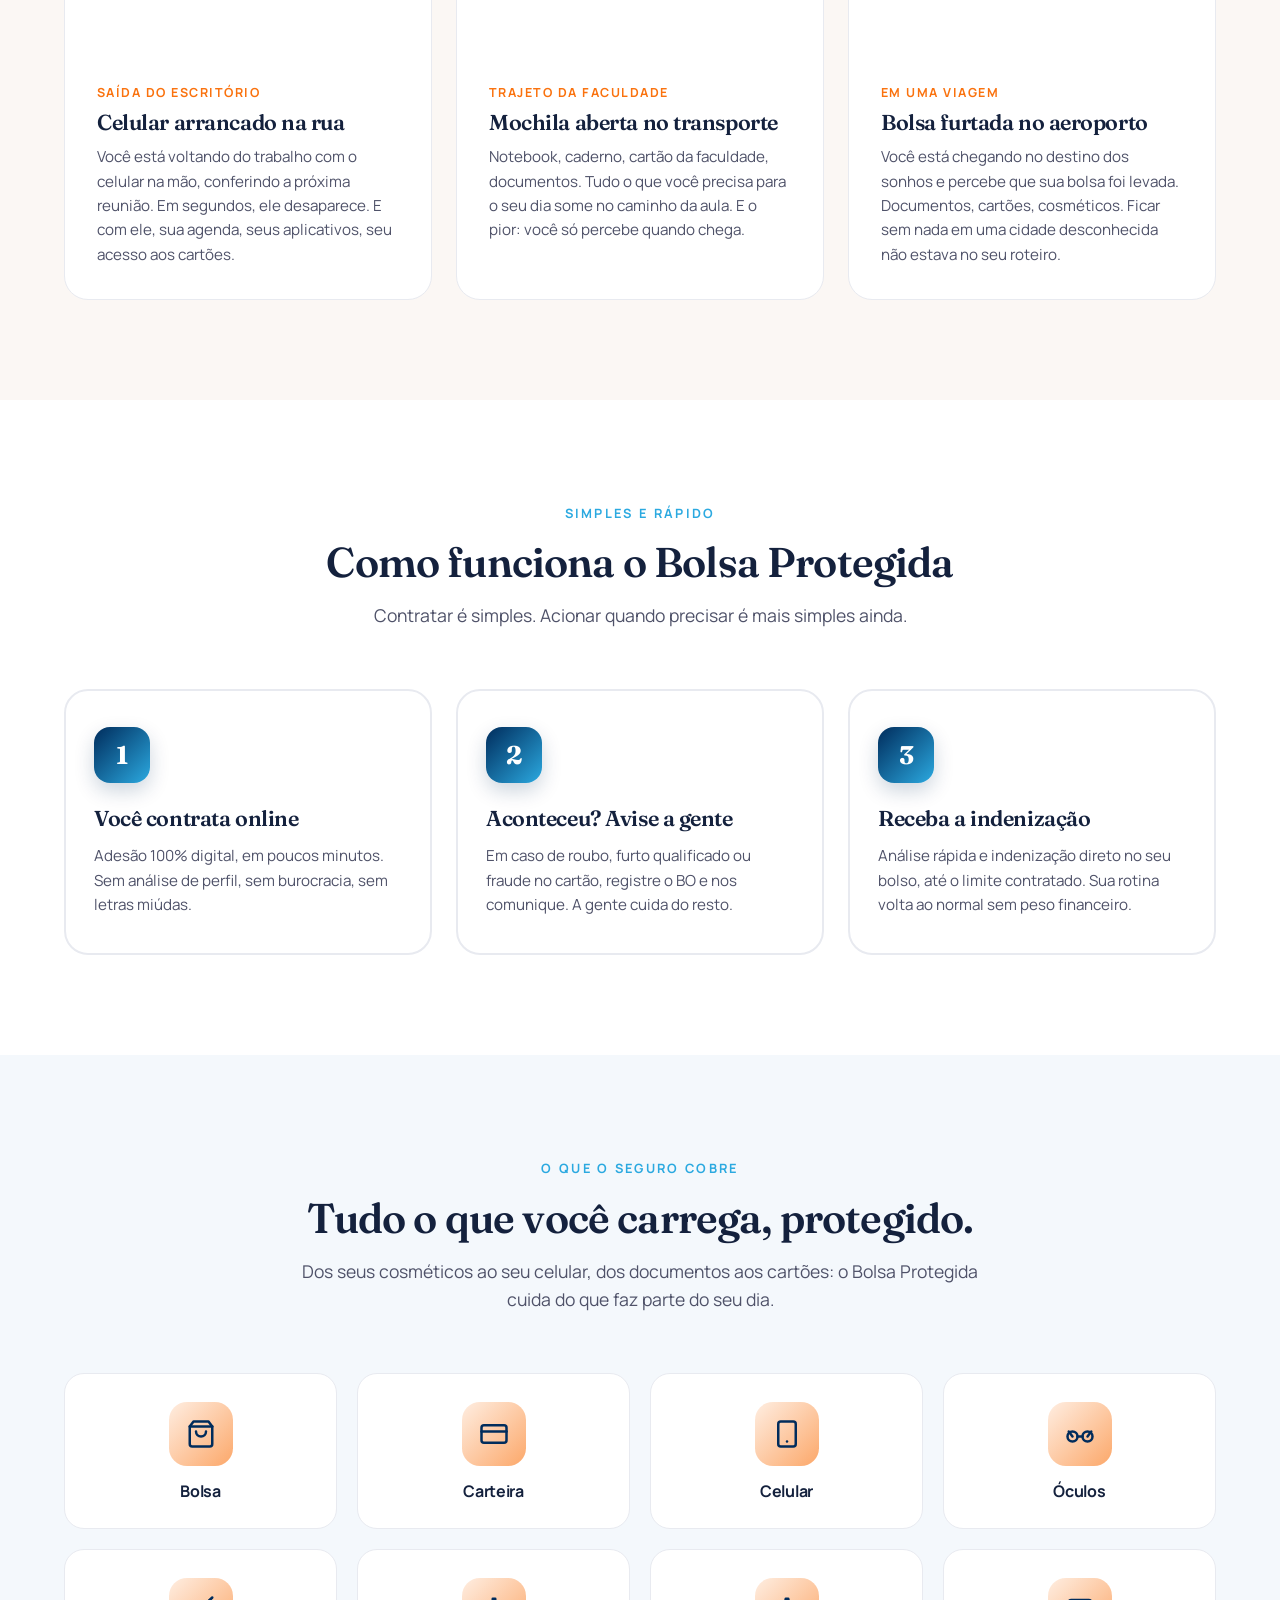
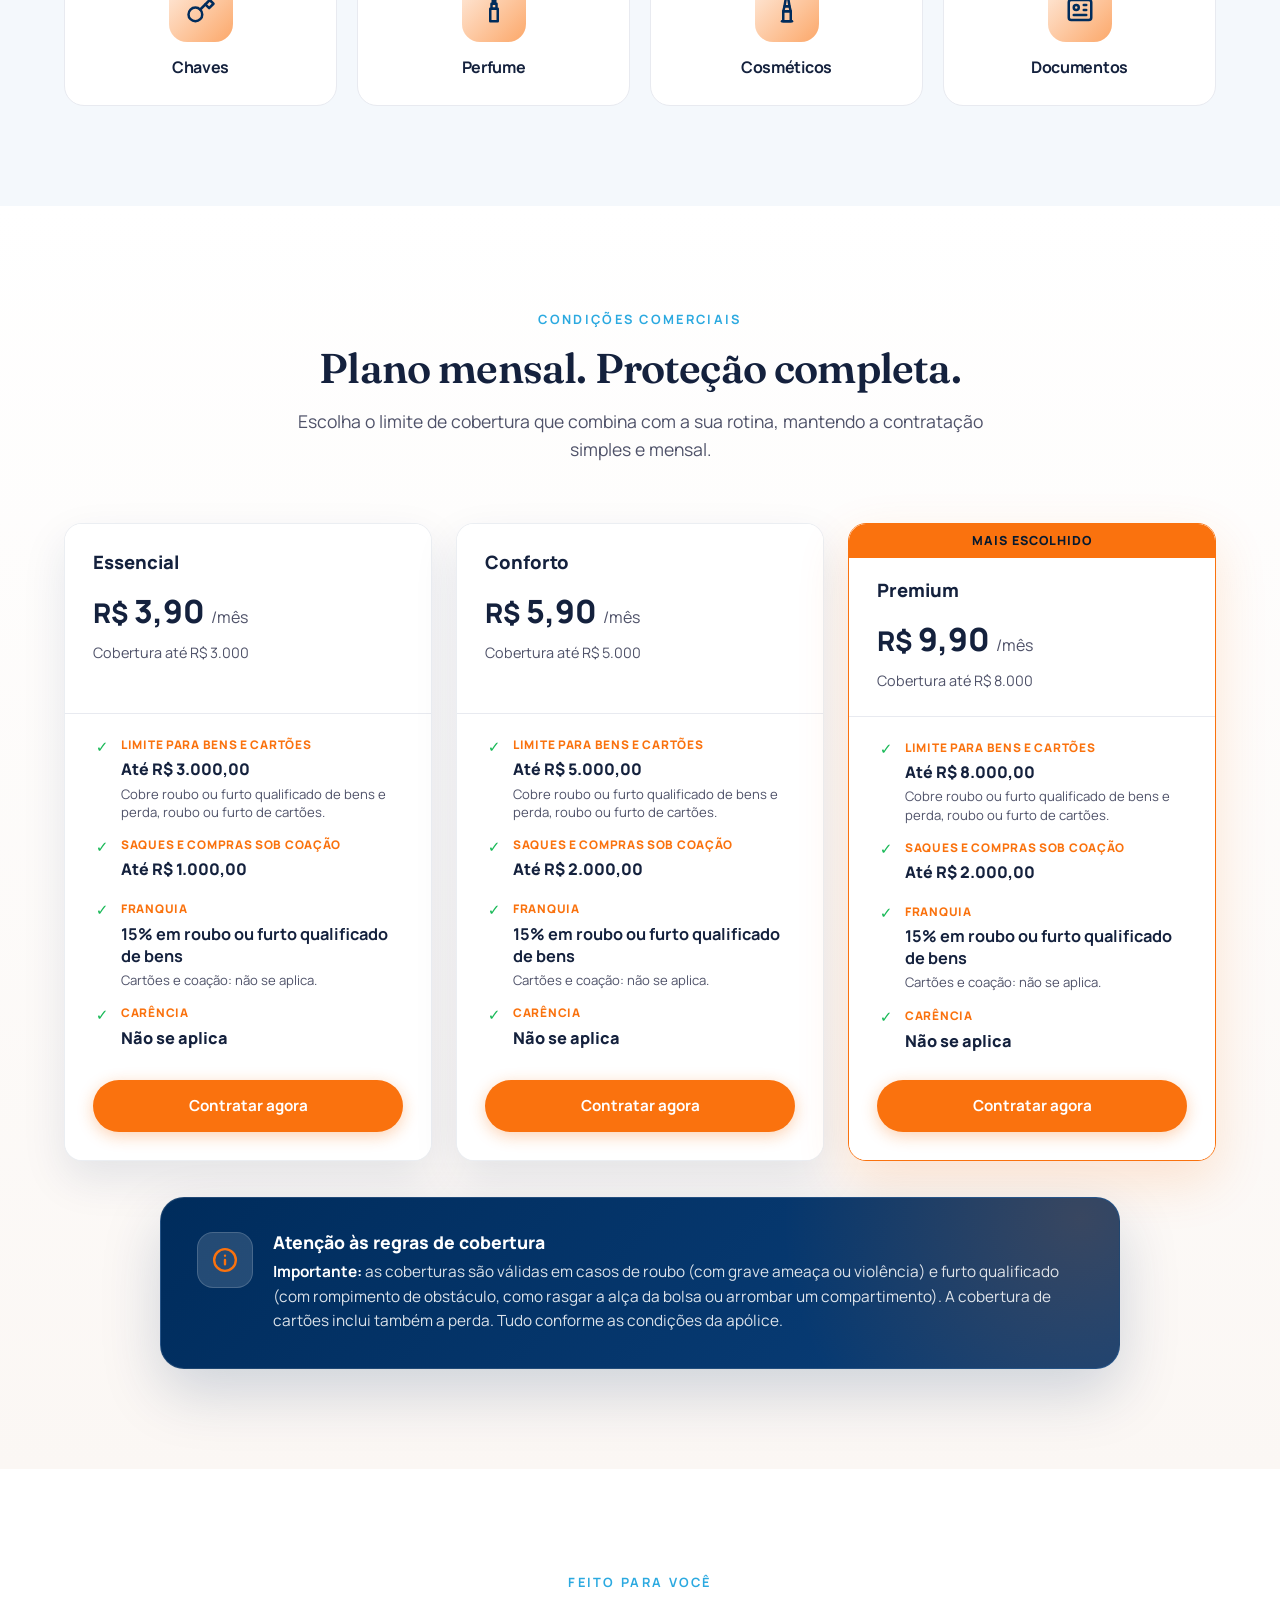
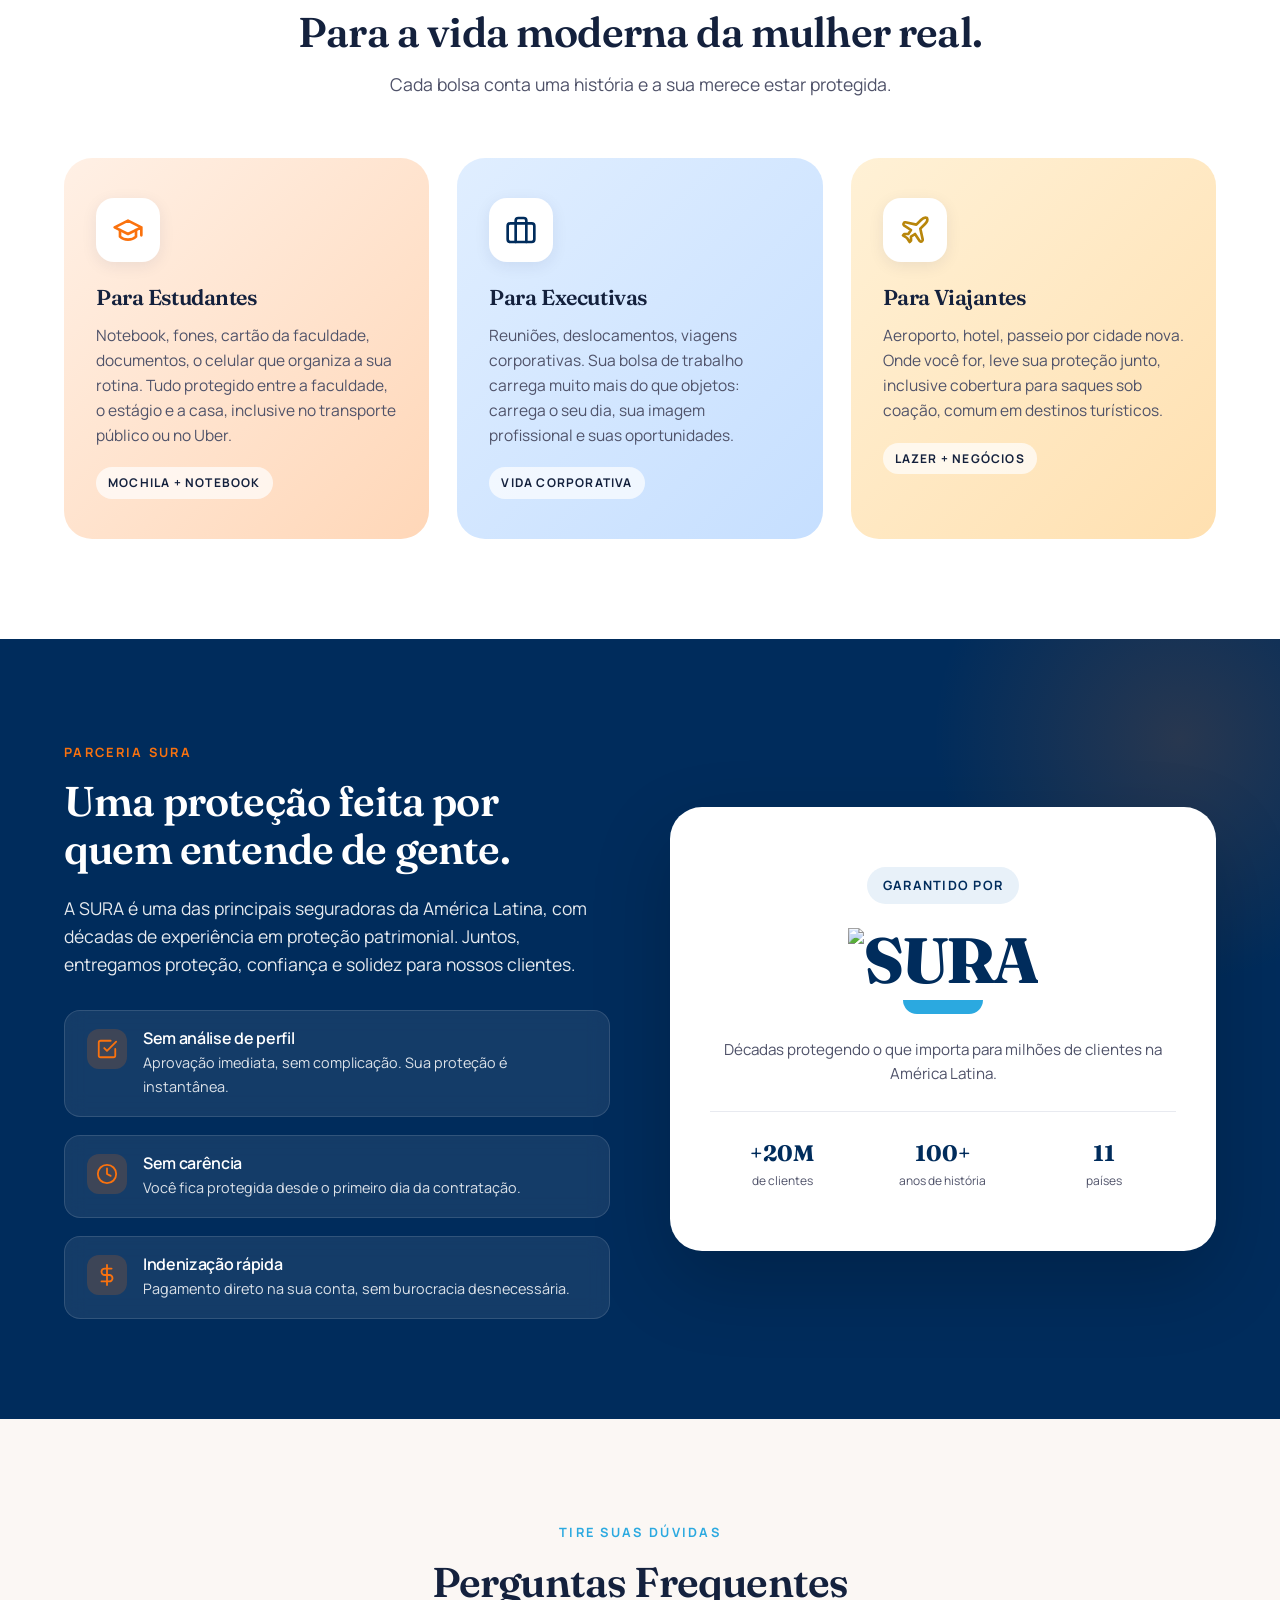
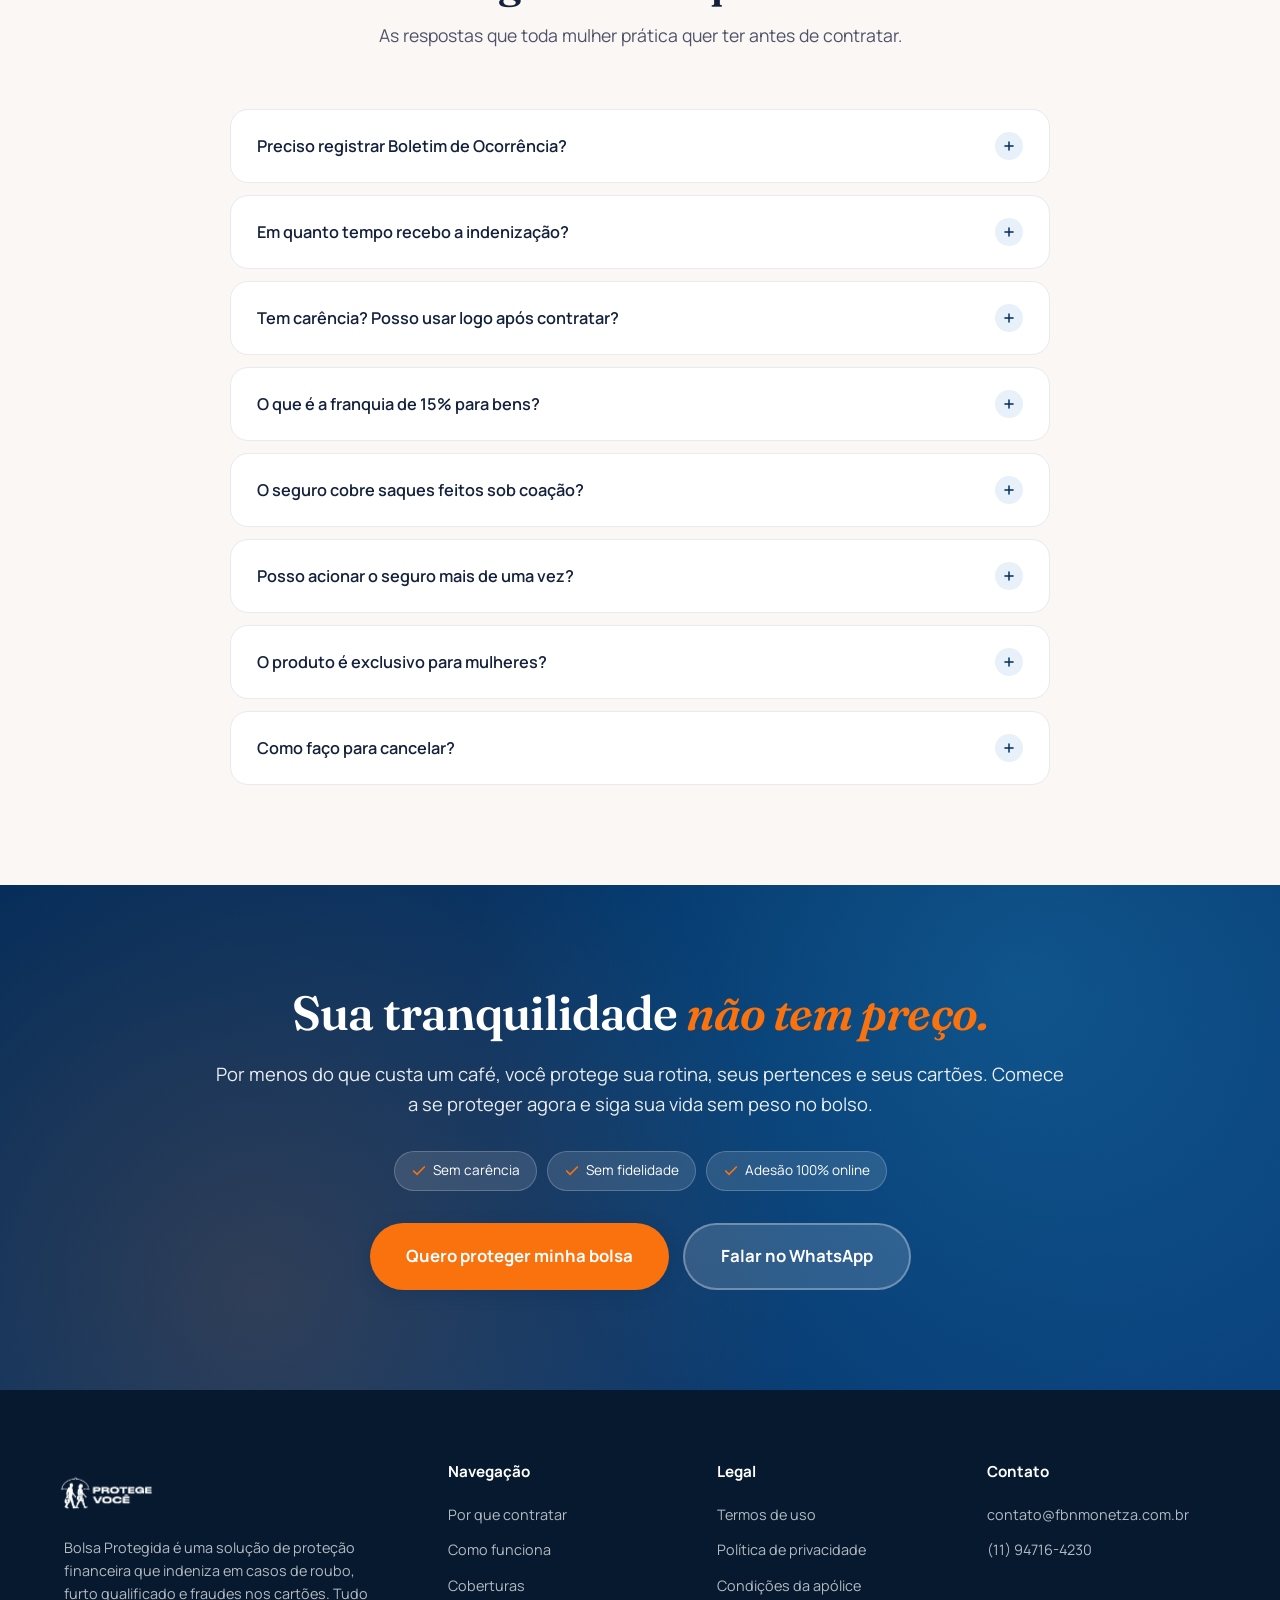
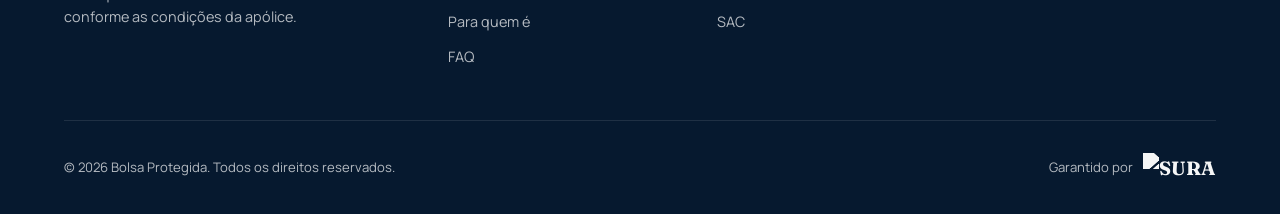
==== commit 1709f44a: "Ajusta alinhamento dos precos dos planos" ====
--- a/index.html
+++ b/index.html
@@ -289,7 +289,7 @@
 .plano-tag {
   display: none;
 }
-.plano-preco { display: flex; align-items: baseline; gap: 6px; flex-wrap: wrap; }
+.plano-preco { min-height: 40px; display: flex; align-items: baseline; gap: 6px; flex-wrap: nowrap; }
 .plano-preco .label { flex-basis: 100%; font-size: 0.9rem; color: var(--texto-suave); margin-right: 0; }
 .plano-preco .parcelas { font-size: 1rem; font-weight: 800; color: var(--azul-sura); margin-right: 2px; }
 .plano-preco .moeda { font-size: 1.7rem; font-weight: 800; color: var(--texto); }
@@ -306,7 +306,7 @@
 .planificacao-row::before {
   content: '\2713'; grid-column: 1; grid-row: 1 / span 3;
   width: 18px; height: 18px; display: inline-flex; align-items: center; justify-content: center;
-  color: var(--rosa-acento); font-size: 0.95rem; font-weight: 900; line-height: 1; margin-top: 1px;
+  color: #18B957; font-size: 0.95rem; font-weight: 900; line-height: 1; margin-top: 1px;
 }
 .planificacao-row > * { grid-column: 2; }
 .planificacao-row.compact { min-height: auto; }
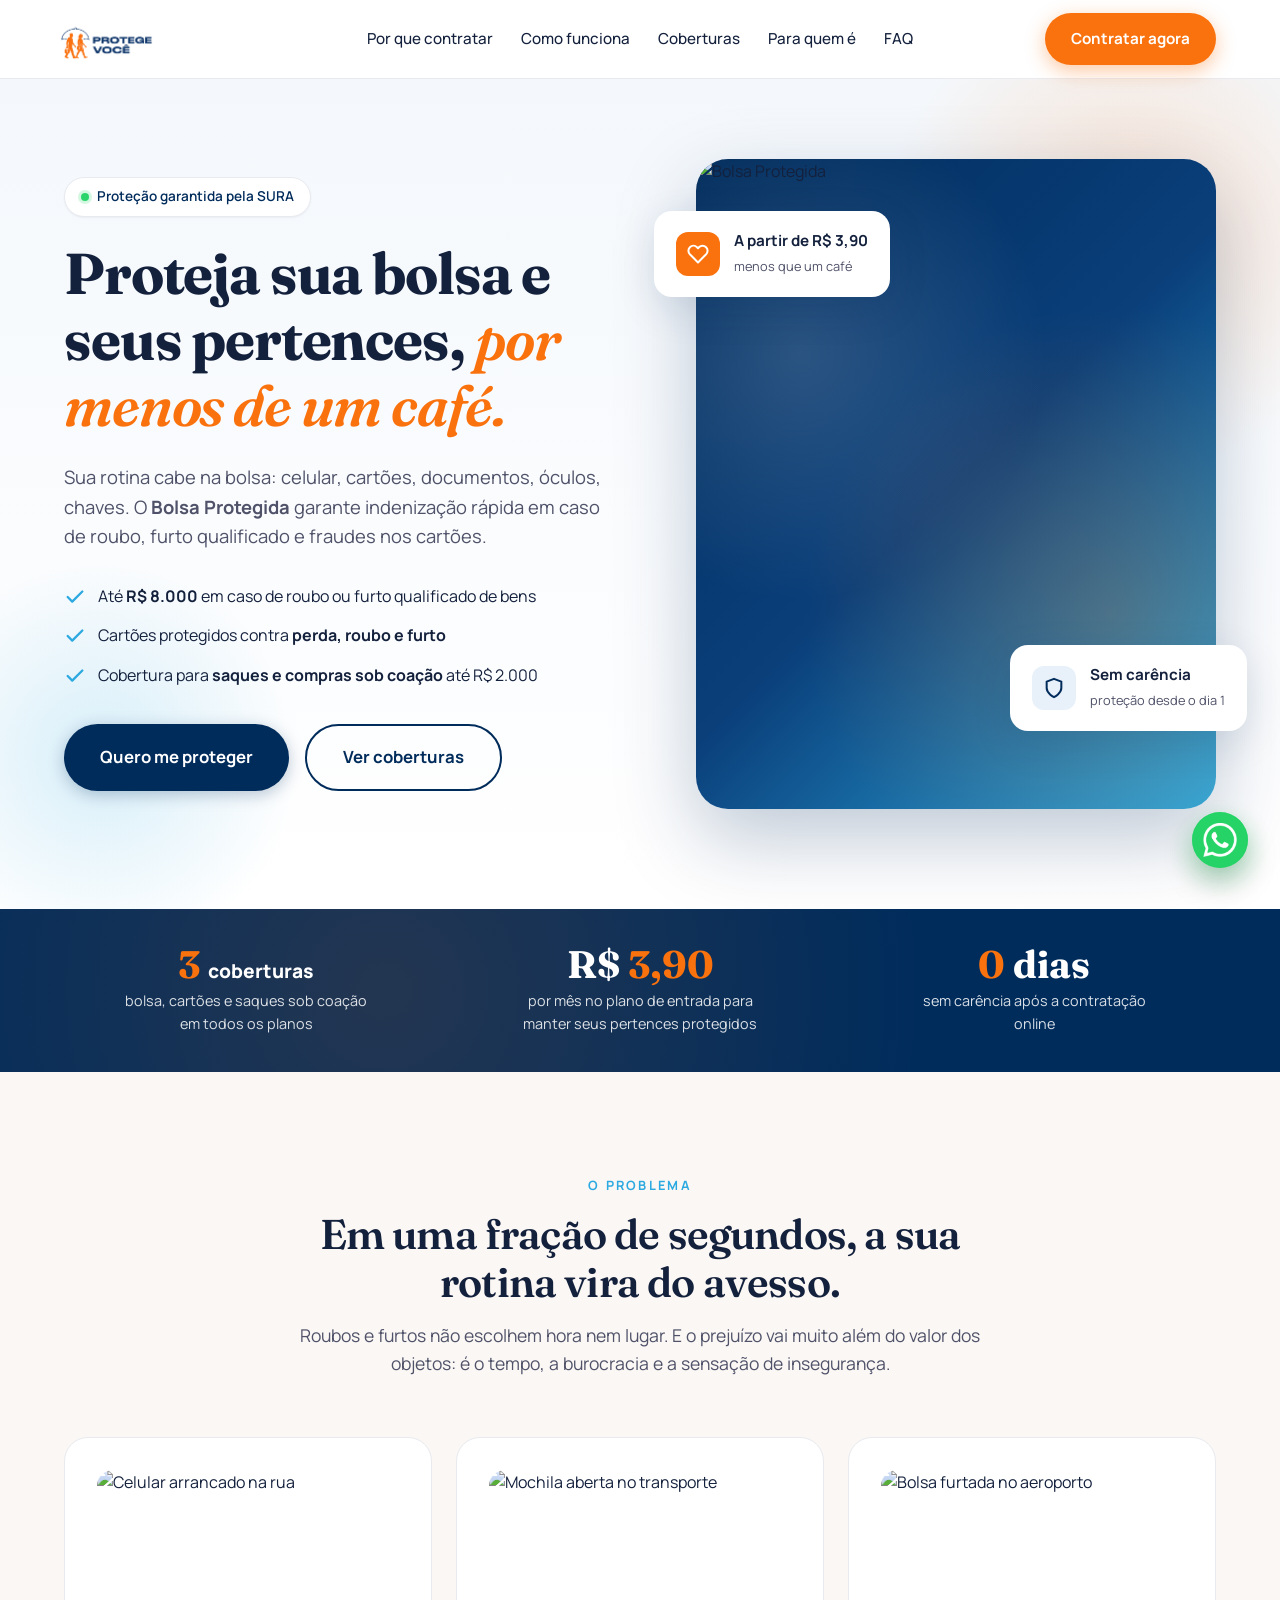
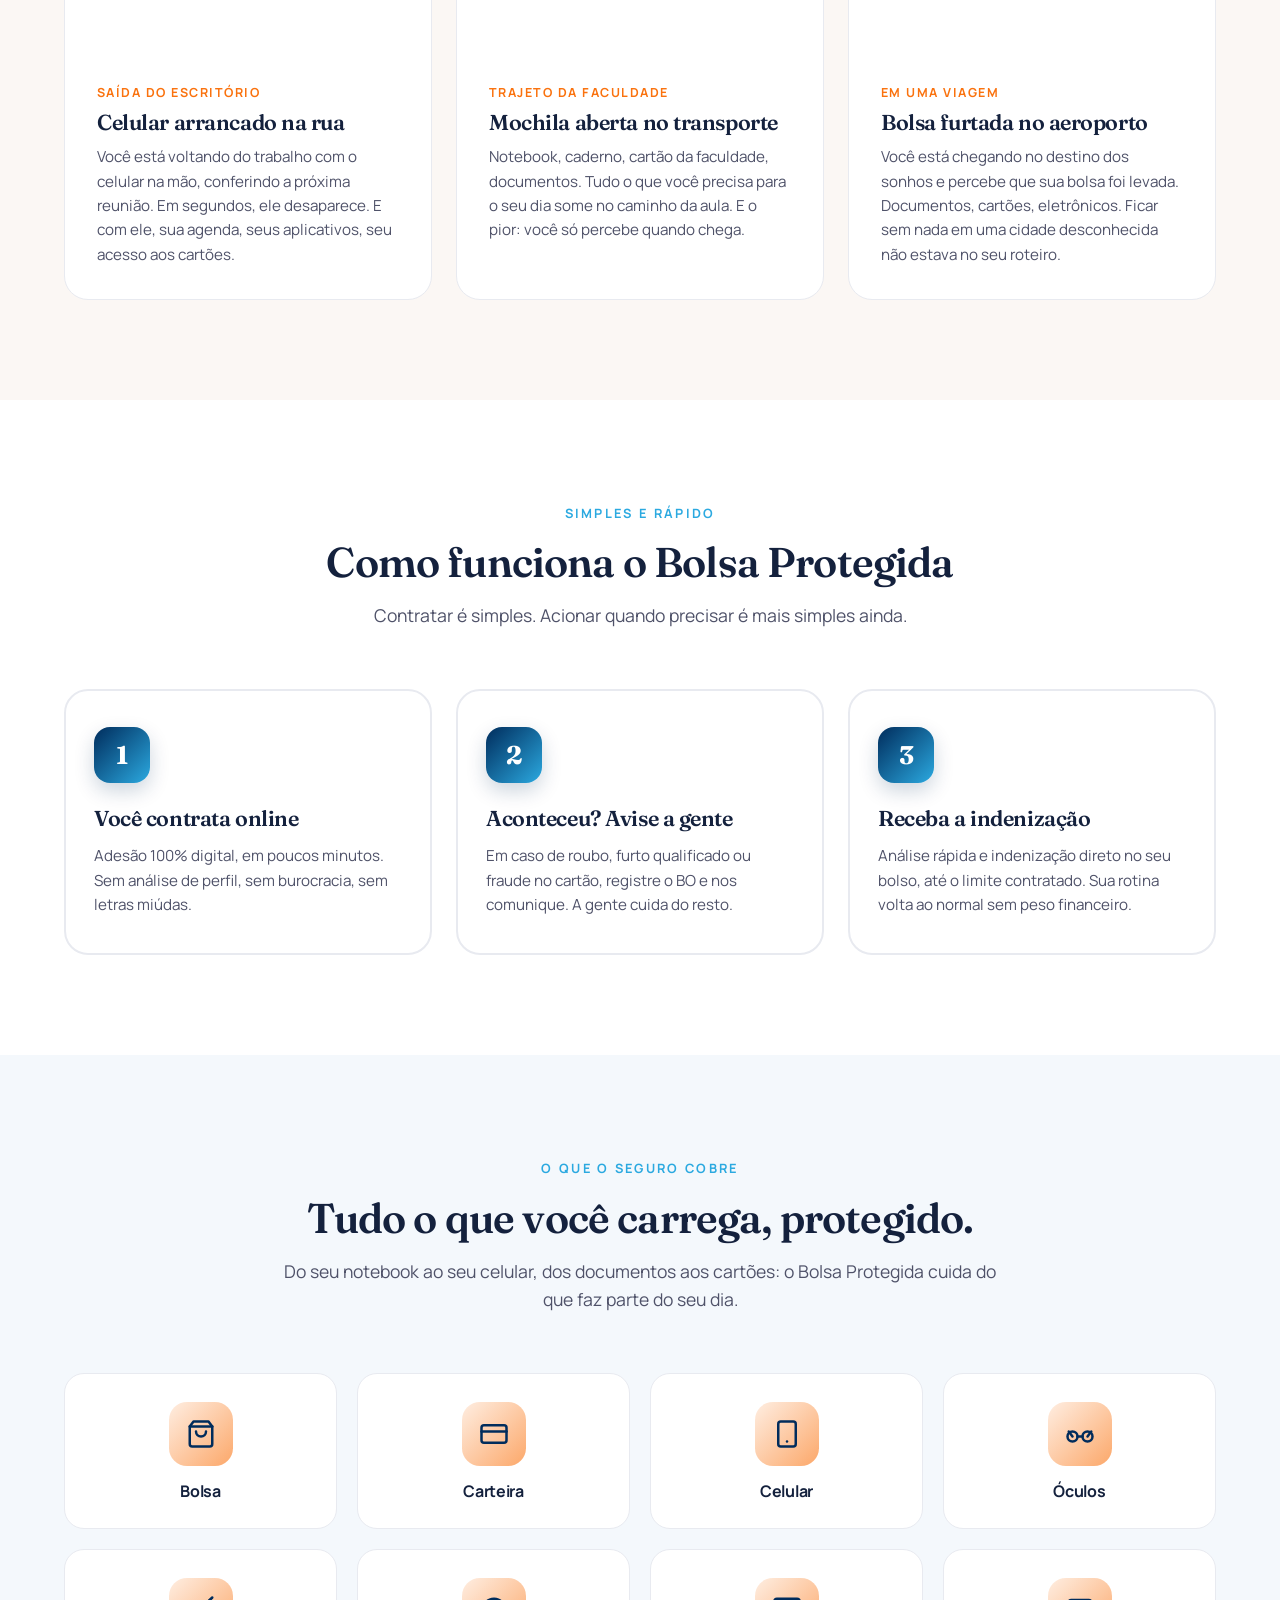
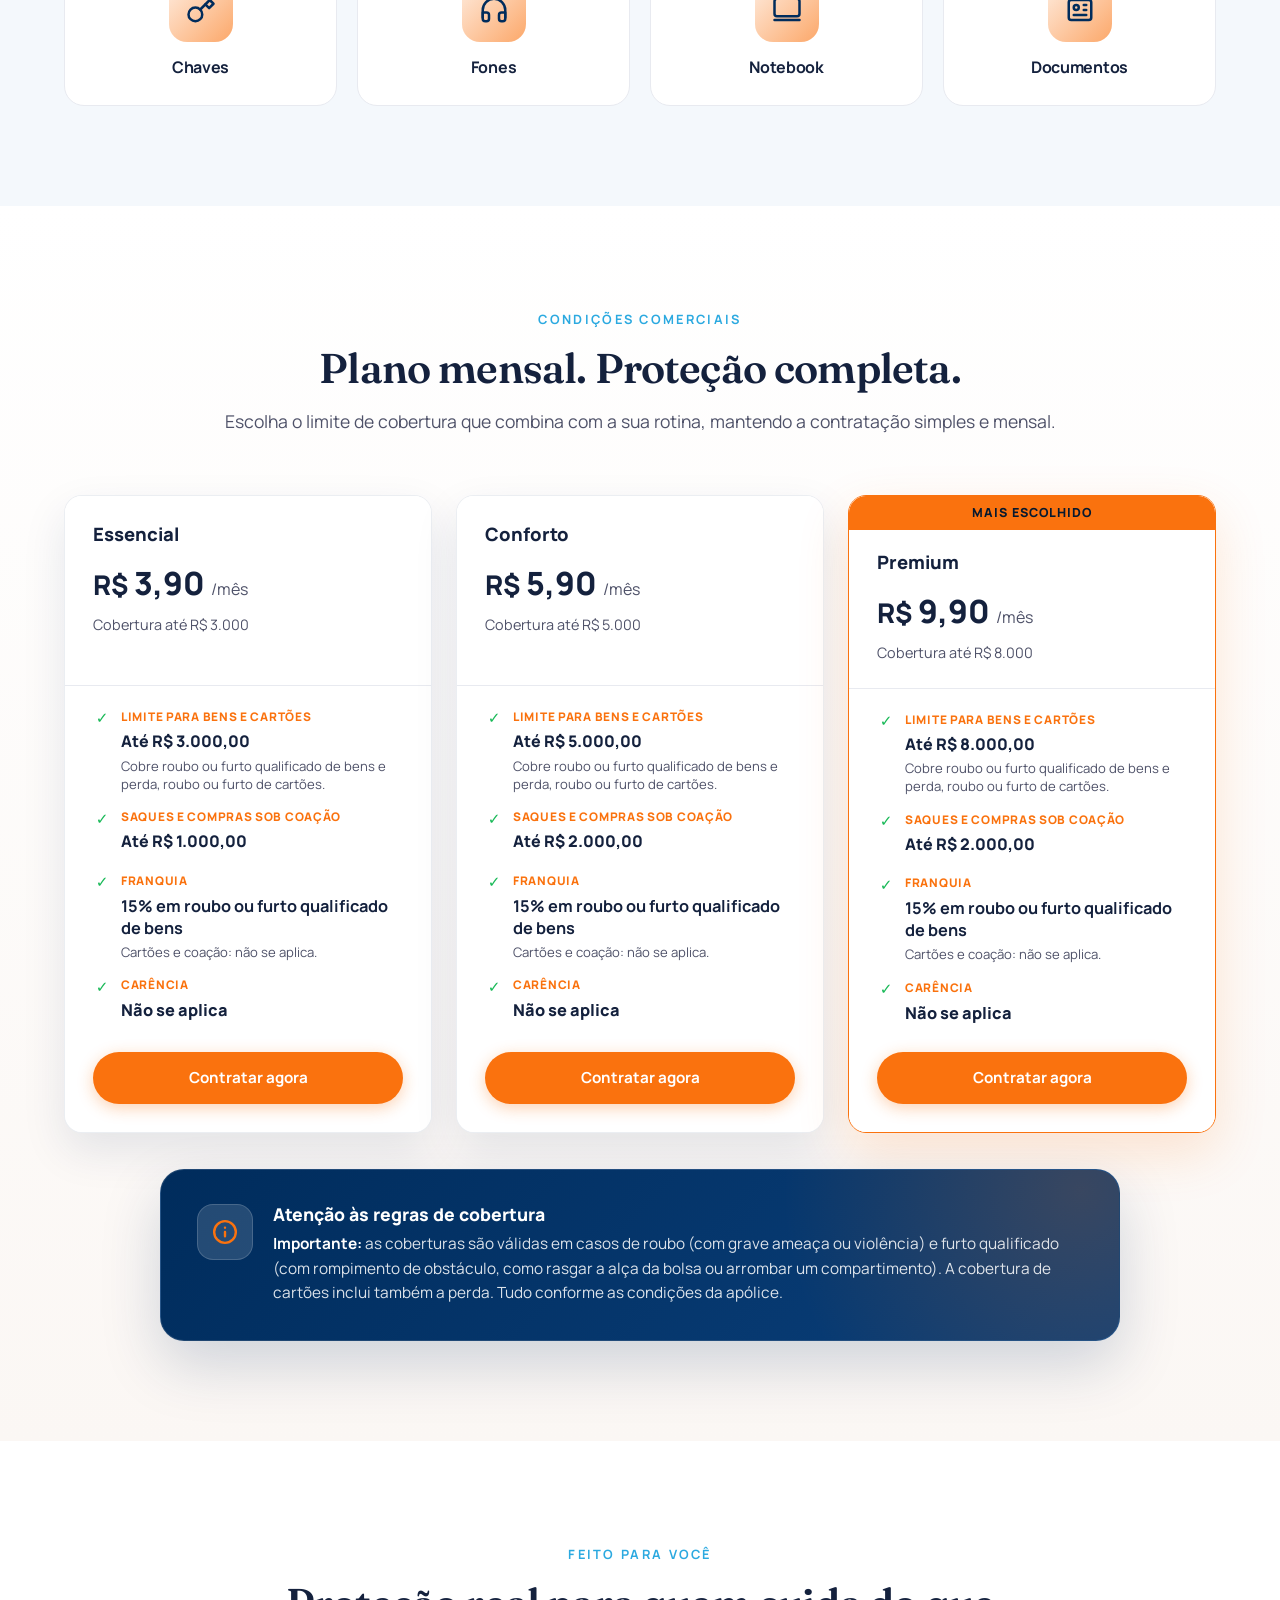
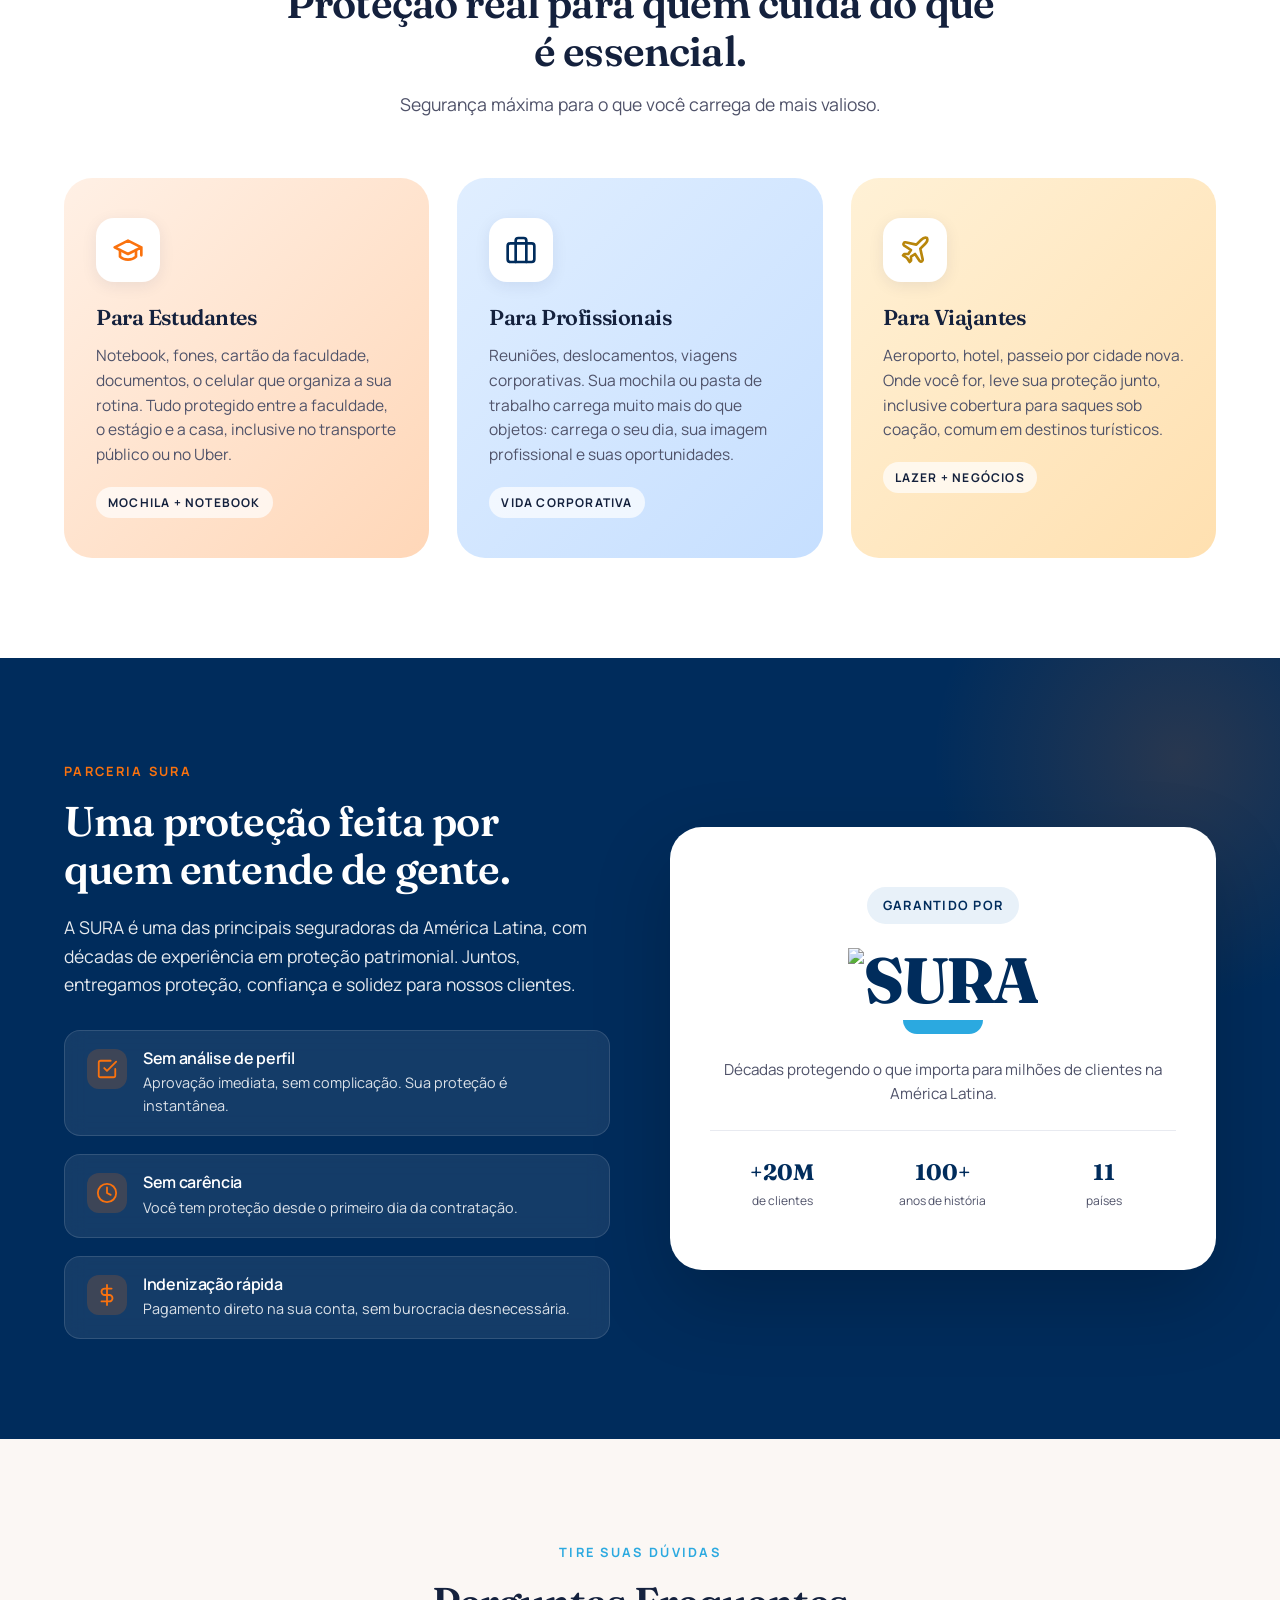
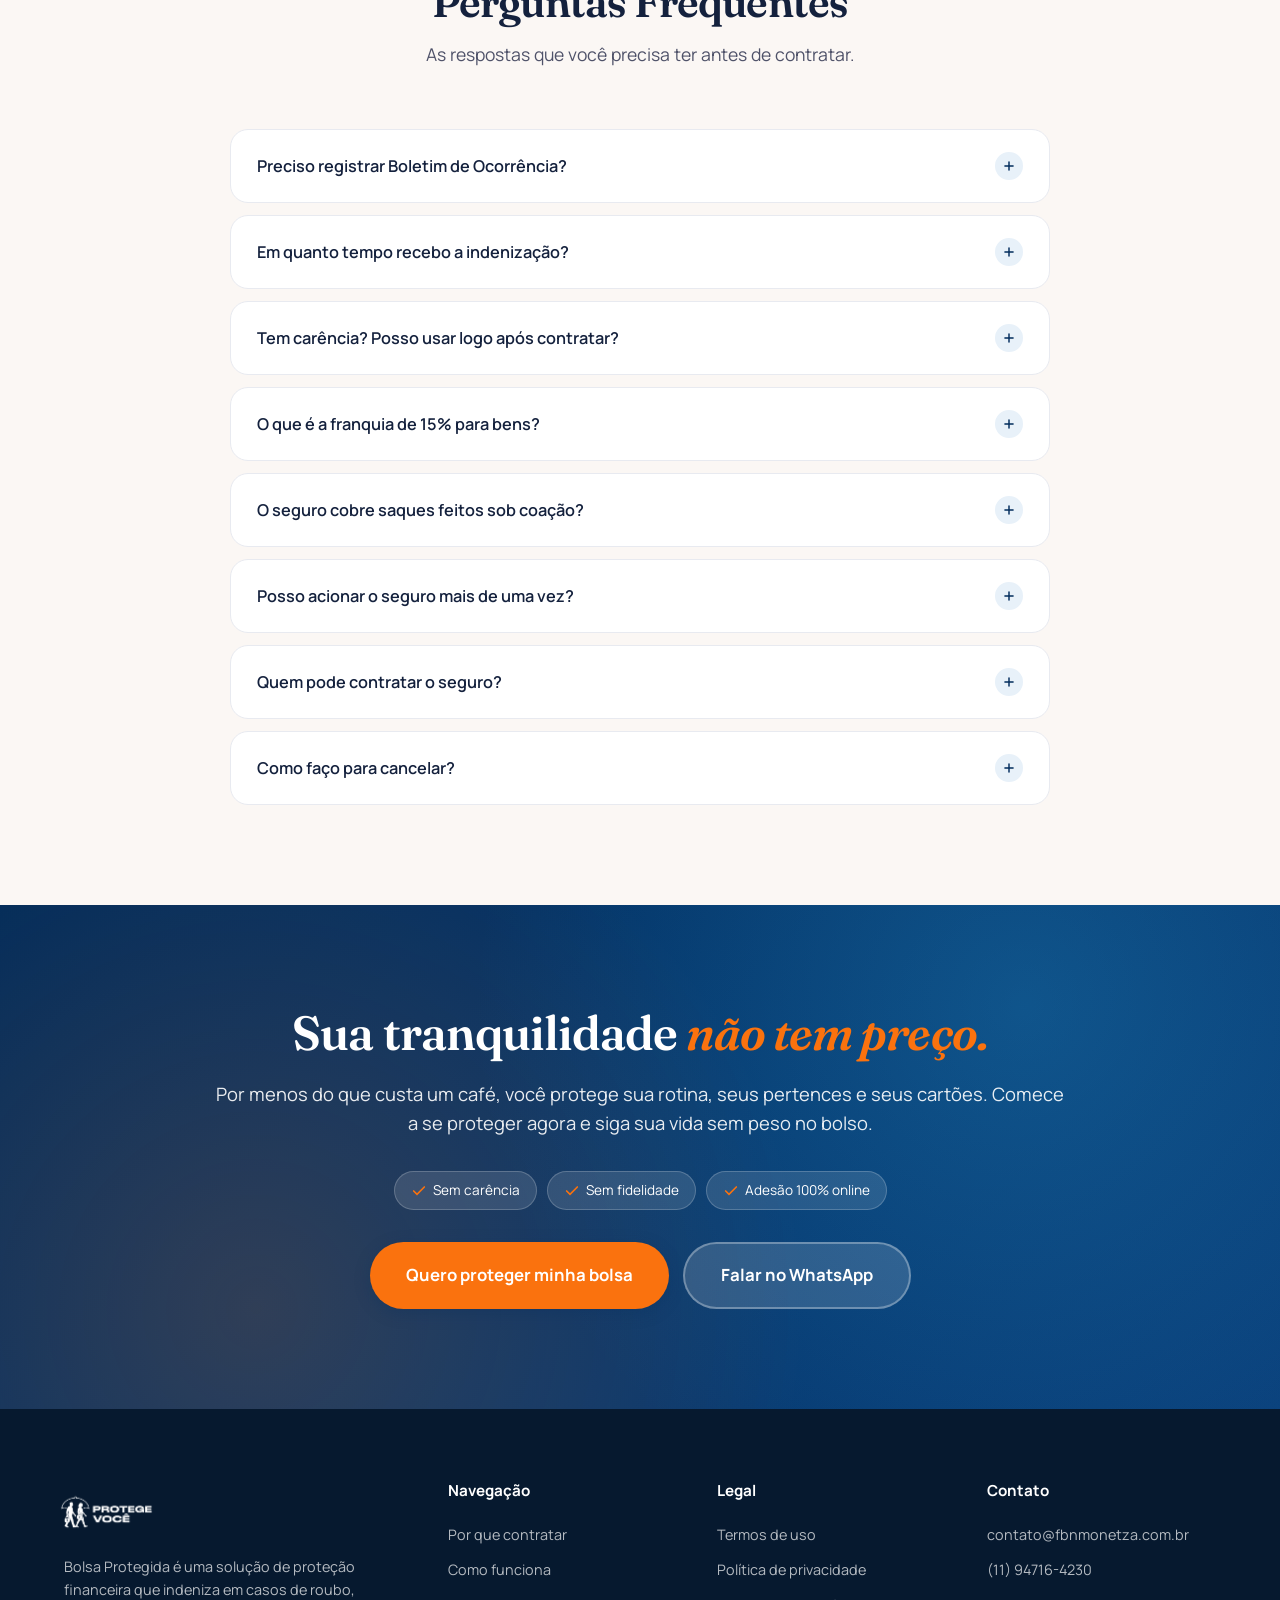
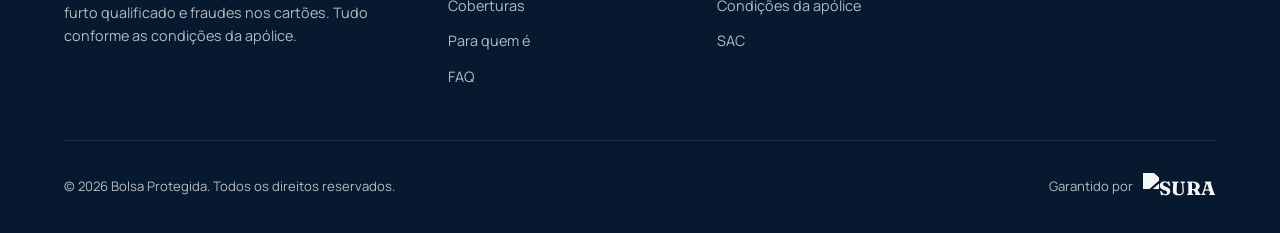
==== commit baceae5f: "Ajusta copy e ícones para comunicação mais neutra e abrangente" ====
--- a/index.html
+++ b/index.html
@@ -255,6 +255,8 @@
 
 /* ===== PLANO / TABELA ===== */
 .plano { background: linear-gradient(180deg, var(--branco) 0%, var(--creme) 100%); scroll-margin-top: 96px; }
+.plano .section-head { max-width: 920px; }
+.plano .section-head p { white-space: nowrap; }
 .plano-wrapper { width: 100%; max-width: none; margin: 0; }
 
 .planificacao-grid {
@@ -486,6 +488,7 @@
   .planificacao-row { min-height: auto; padding: 0; }
   .planificacao-cta { padding: 22px 24px 24px; }
   .plano-notas { margin-top: 24px; }
+  .plano .section-head p { white-space: normal; }
   .coberturas-info { grid-template-columns: 1fr; }
 }
 @media (max-width: 540px) {
@@ -608,7 +611,7 @@
           </div>
           <div class="hero-floating-text">
             <strong>Sem carência</strong>
-            <span>protegida desde o dia 1</span>
+            <span>proteção desde o dia 1</span>
           </div>
         </div>
       </div>
@@ -670,7 +673,7 @@
         </div>
         <div class="tag">Em uma viagem</div>
         <h3>Bolsa furtada no aeroporto</h3>
-        <p>Você está chegando no destino dos sonhos e percebe que sua bolsa foi levada. Documentos, cartões, cosméticos. Ficar sem nada em uma cidade desconhecida não estava no seu roteiro.</p>
+        <p>Você está chegando no destino dos sonhos e percebe que sua bolsa foi levada. Documentos, cartões, eletrônicos. Ficar sem nada em uma cidade desconhecida não estava no seu roteiro.</p>
       </div>
     </div>
   </div>
@@ -711,7 +714,7 @@
     <div class="section-head">
       <div class="eyebrow">O Que o Seguro Cobre</div>
       <h2>Tudo o que você carrega, protegido.</h2>
-      <p>Dos seus cosméticos ao seu celular, dos documentos aos cartões: o Bolsa Protegida cuida do que faz parte do seu dia.</p>
+      <p>Do seu notebook ao seu celular, dos documentos aos cartões: o Bolsa Protegida cuida do que faz parte do seu dia.</p>
     </div>
 
     <div class="coberturas-grid">
@@ -736,12 +739,12 @@
         <h4>Chaves</h4>
       </div>
       <div class="cobertura-item">
-        <div class="icon-wrap"><svg viewBox="0 0 24 24" fill="none" stroke="currentColor" stroke-width="2" stroke-linecap="round" stroke-linejoin="round"><path d="M9 11h6v10H9z"/><path d="M10 7h4v4h-4z"/><path d="M11 3h2v4h-2z"/></svg></div>
-        <h4>Perfume</h4>
+        <div class="icon-wrap"><svg viewBox="0 0 24 24" fill="none" stroke="currentColor" stroke-width="2" stroke-linecap="round" stroke-linejoin="round"><path d="M3 18v-6a9 9 0 0 1 18 0v6"/><path d="M21 19a2 2 0 0 1-2 2h-1a2 2 0 0 1-2-2v-3a2 2 0 0 1 2-2h3zM3 19a2 2 0 0 0 2 2h1a2 2 0 0 0 2-2v-3a2 2 0 0 0-2-2H3z"/></svg></div>
+        <h4>Fones</h4>
       </div>
       <div class="cobertura-item">
-        <div class="icon-wrap"><svg viewBox="0 0 24 24" fill="none" stroke="currentColor" stroke-width="2" stroke-linecap="round" stroke-linejoin="round"><path d="M9 13h6v8H9z"/><path d="M10 9h4l1 4H9z"/><path d="M11 3h2l1 6h-4z"/><path d="M8 21h8"/></svg></div>
-        <h4>Cosméticos</h4>
+        <div class="icon-wrap"><svg viewBox="0 0 24 24" fill="none" stroke="currentColor" stroke-width="2" stroke-linecap="round" stroke-linejoin="round"><rect x="2" y="3" width="20" height="14" rx="2" ry="2"/><line x1="2" y1="20" x2="22" y2="20"/></svg></div>
+        <h4>Notebook</h4>
       </div>
       <div class="cobertura-item">
         <div class="icon-wrap"><svg viewBox="0 0 24 24" fill="none" stroke="currentColor" stroke-width="2" stroke-linecap="round" stroke-linejoin="round"><rect x="3" y="4" width="18" height="16" rx="2"/><circle cx="9" cy="10" r="2"/><path d="M15 8h2M15 12h2M7 16h10"/></svg></div>
@@ -895,8 +898,8 @@
   <div class="container">
     <div class="section-head">
       <div class="eyebrow">Feito Para Você</div>
-      <h2>Para a vida moderna da mulher real.</h2>
-      <p>Cada bolsa conta uma história e a sua merece estar protegida.</p>
+      <h2>Proteção real para quem cuida do que é essencial.</h2>
+      <p>Segurança máxima para o que você carrega de mais valioso.</p>
     </div>
 
     <div class="personas-grid">
@@ -913,8 +916,8 @@
         <div class="persona-icon">
           <svg viewBox="0 0 24 24" fill="none" stroke="currentColor" stroke-width="2" stroke-linecap="round" stroke-linejoin="round"><rect x="2" y="7" width="20" height="14" rx="2" ry="2"/><path d="M16 21V5a2 2 0 0 0-2-2h-4a2 2 0 0 0-2 2v16"/></svg>
         </div>
-        <h3>Para Executivas</h3>
-        <p>Reuniões, deslocamentos, viagens corporativas. Sua bolsa de trabalho carrega muito mais do que objetos: carrega o seu dia, sua imagem profissional e suas oportunidades.</p>
+        <h3>Para Profissionais</h3>
+        <p>Reuniões, deslocamentos, viagens corporativas. Sua mochila ou pasta de trabalho carrega muito mais do que objetos: carrega o seu dia, sua imagem profissional e suas oportunidades.</p>
         <span class="tag">Vida Corporativa</span>
       </div>
 
@@ -951,7 +954,7 @@
             <div class="feat-icon"><svg viewBox="0 0 24 24" fill="none" stroke="currentColor" stroke-width="2" stroke-linecap="round" stroke-linejoin="round"><circle cx="12" cy="12" r="10"/><polyline points="12 6 12 12 16 14"/></svg></div>
             <div>
               <h4>Sem carência</h4>
-              <p>Você fica protegida desde o primeiro dia da contratação.</p>
+              <p>Você tem proteção desde o primeiro dia da contratação.</p>
             </div>
           </div>
           <div class="sura-feature">
@@ -994,7 +997,7 @@
     <div class="section-head">
       <div class="eyebrow">Tire suas dúvidas</div>
       <h2>Perguntas Frequentes</h2>
-      <p>As respostas que toda mulher prática quer ter antes de contratar.</p>
+      <p>As respostas que você precisa ter antes de contratar.</p>
     </div>
 
     <div class="faq-list">
@@ -1025,7 +1028,7 @@
           <span class="icon"><svg width="14" height="14" viewBox="0 0 24 24" fill="none" stroke="currentColor" stroke-width="2.5" stroke-linecap="round"><line x1="12" y1="5" x2="12" y2="19"/><line x1="5" y1="12" x2="19" y2="12"/></svg></span>
         </button>
         <div class="faq-answer"><div class="faq-answer-inner">
-          <strong>Não há carência</strong> nas três coberturas dos planos. Você fica protegida desde o primeiro dia após a contratação.
+          <strong>Não há carência</strong> nas três coberturas dos planos. Você tem proteção desde o primeiro dia após a contratação.
         </div></div>
       </div>
 
@@ -1045,7 +1048,7 @@
           <span class="icon"><svg width="14" height="14" viewBox="0 0 24 24" fill="none" stroke="currentColor" stroke-width="2.5" stroke-linecap="round"><line x1="12" y1="5" x2="12" y2="19"/><line x1="5" y1="12" x2="19" y2="12"/></svg></span>
         </button>
         <div class="faq-answer"><div class="faq-answer-inner">
-          Sim. Em situações em que você é forçada a realizar saques ou compras sob ameaça, há cobertura de até <strong>R$ 2.000</strong>, sem franquia e sem carência. É uma das coberturas mais importantes para quem usa transporte por aplicativo, viaja ou frequenta áreas de maior risco.
+          Sim. Em situações em que você sofra coação para realizar saques ou compras sob ameaça, há cobertura de até <strong>R$ 2.000</strong>, sem franquia e sem carência. É uma das coberturas mais importantes para quem usa transporte por aplicativo, viaja ou frequenta áreas de maior risco.
         </div></div>
       </div>
 
@@ -1062,11 +1065,11 @@
 
       <div class="faq-item">
         <button class="faq-question">
-          <span>O produto é exclusivo para mulheres?</span>
+          <span>Quem pode contratar o seguro?</span>
           <span class="icon"><svg width="14" height="14" viewBox="0 0 24 24" fill="none" stroke="currentColor" stroke-width="2.5" stroke-linecap="round"><line x1="12" y1="5" x2="12" y2="19"/><line x1="5" y1="12" x2="19" y2="12"/></svg></span>
         </button>
         <div class="faq-answer"><div class="faq-answer-inner">
-          Não. A campanha é direcionada ao público feminino, mas a contratação é livre para qualquer pessoa física que queira proteger sua bolsa, mochila, pasta, pochete ou maleta e seus cartões.
+          A contratação é livre para qualquer pessoa física que queira proteger sua bolsa, mochila, pasta, pochete ou maleta, além de seus cartões e demais pertences.
         </div></div>
       </div>
 
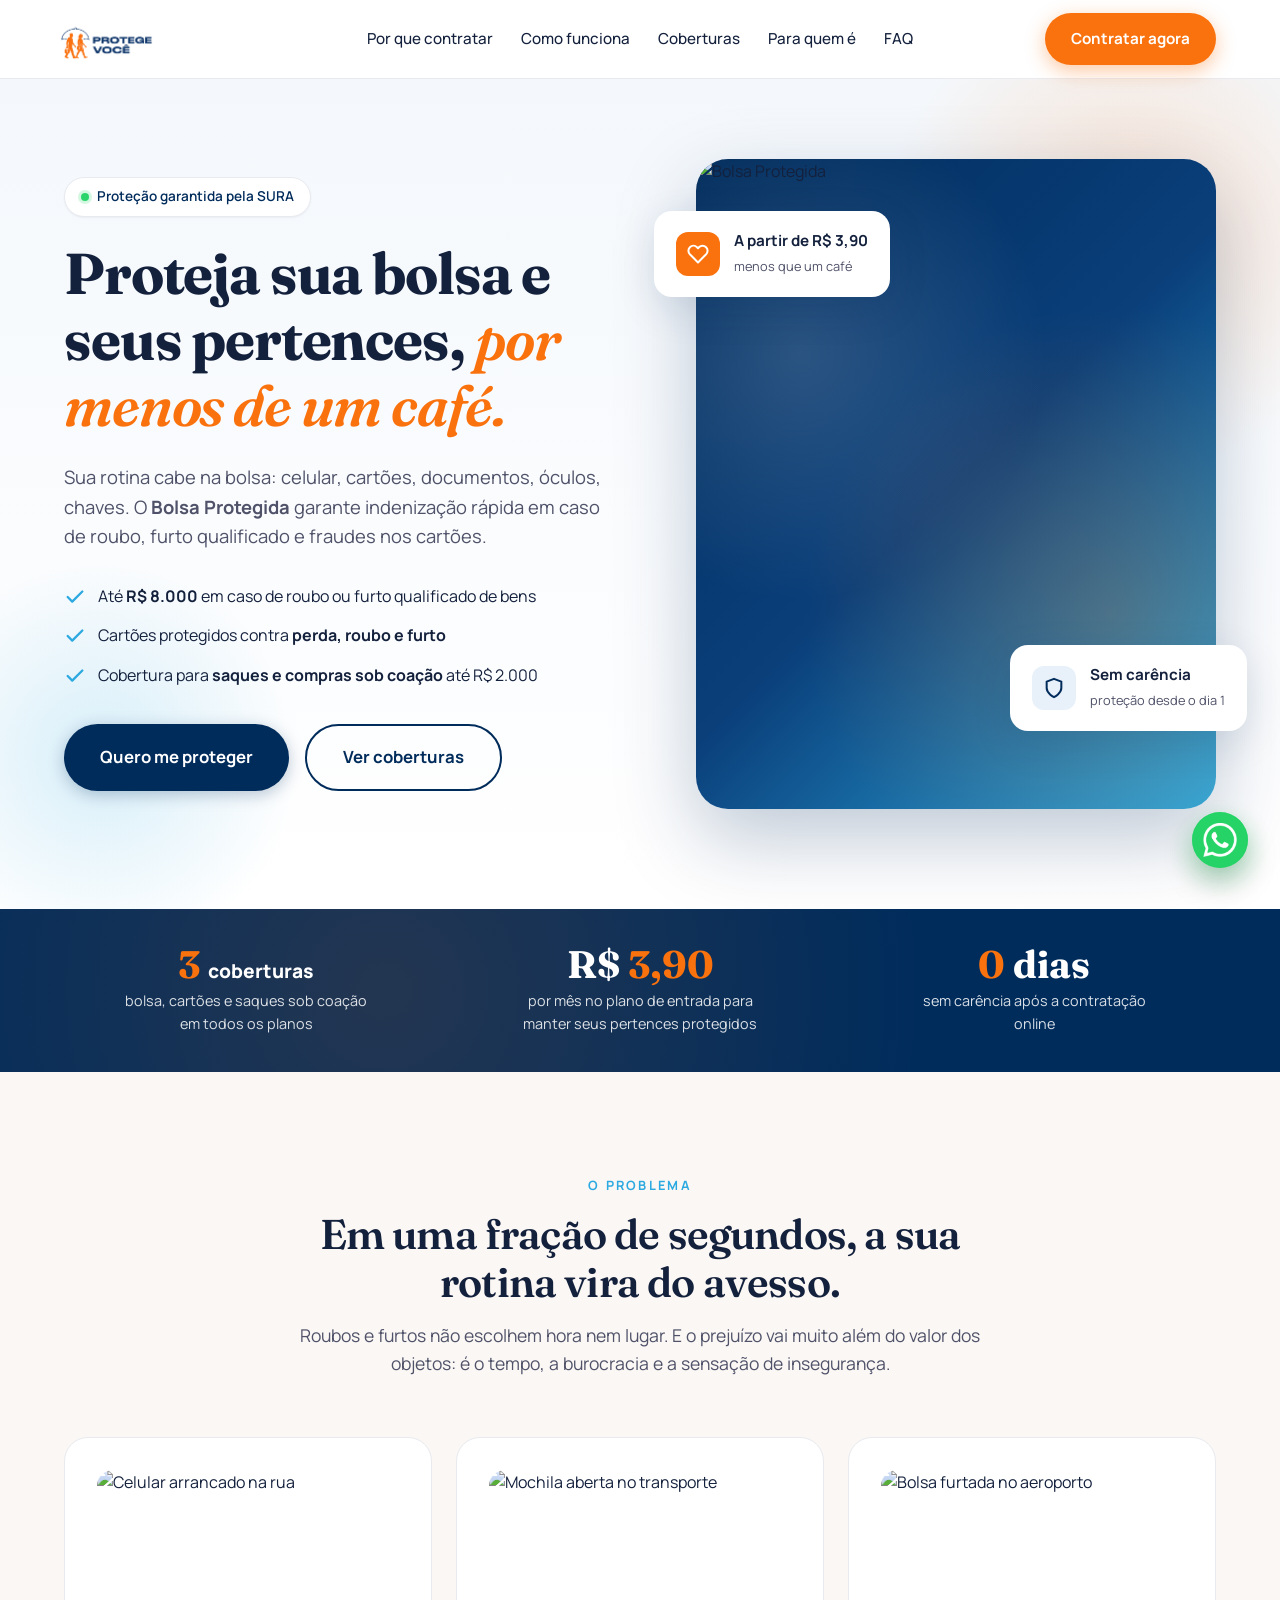
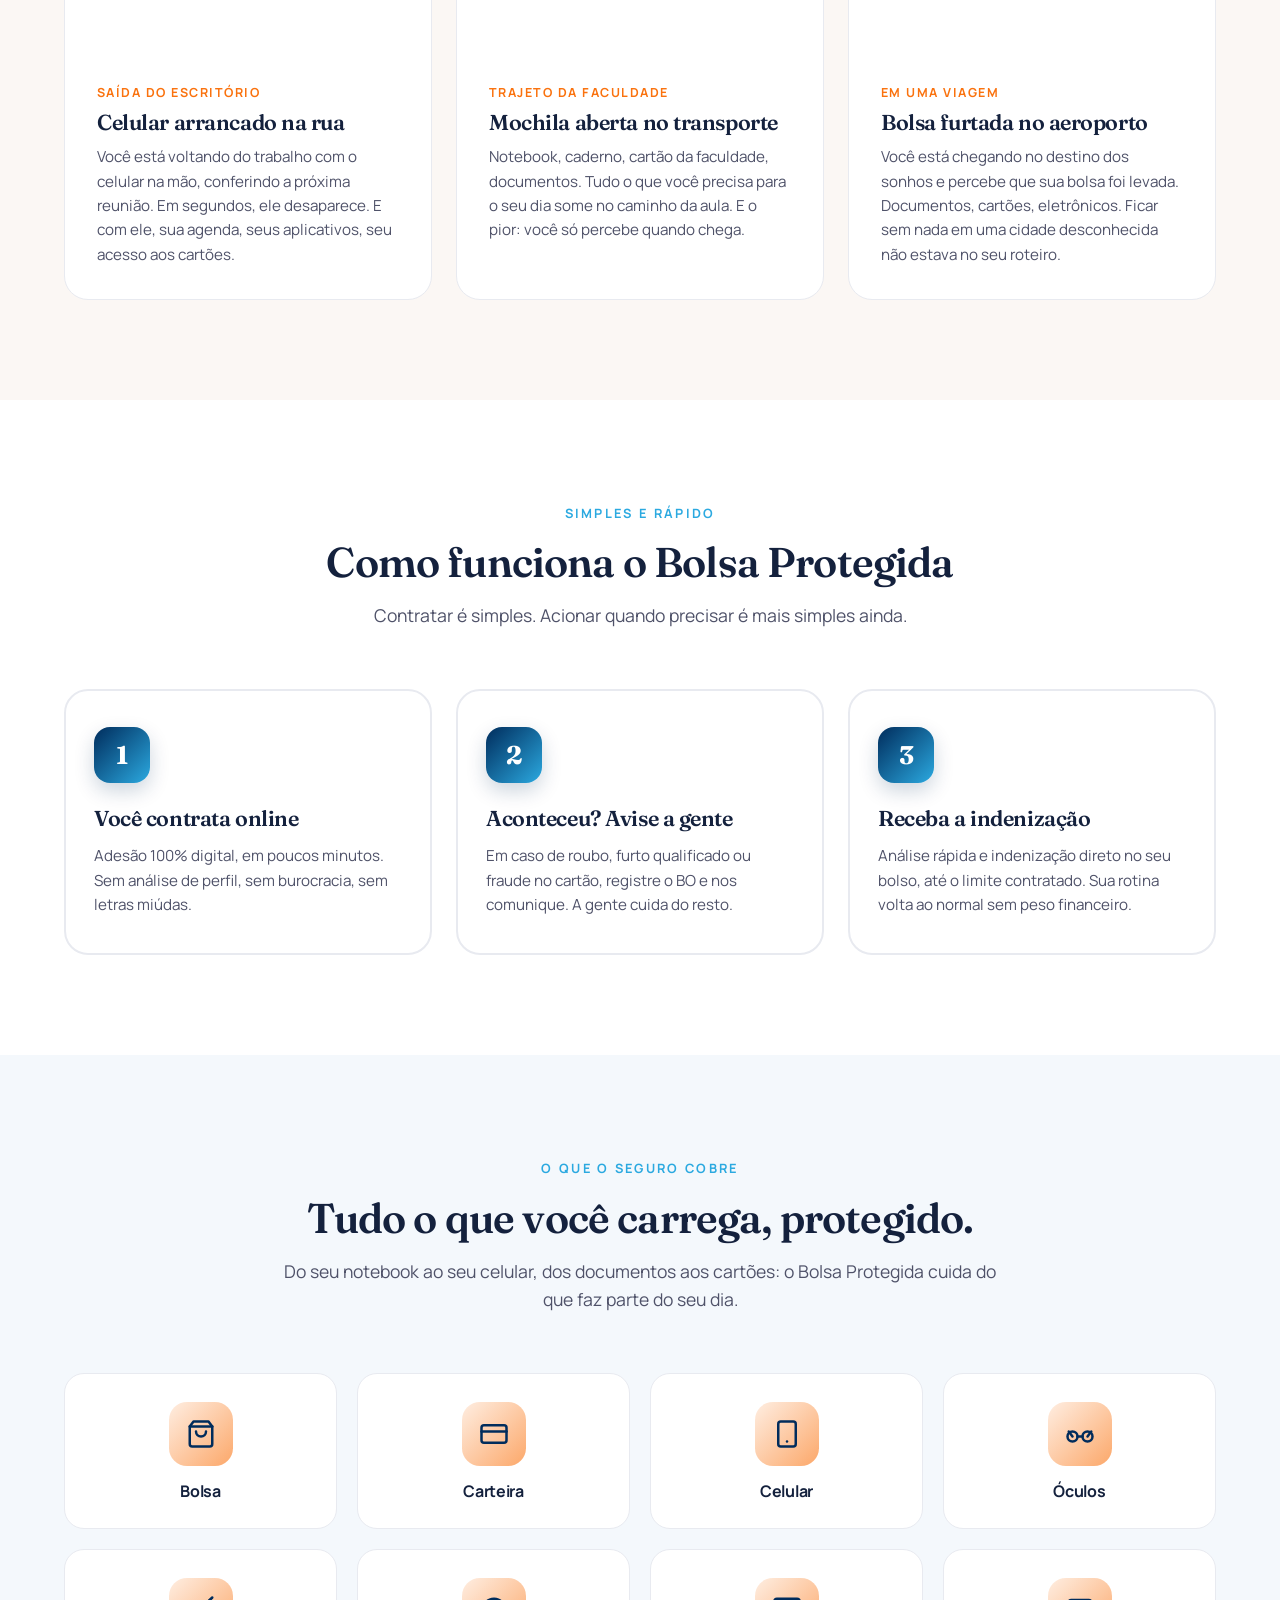
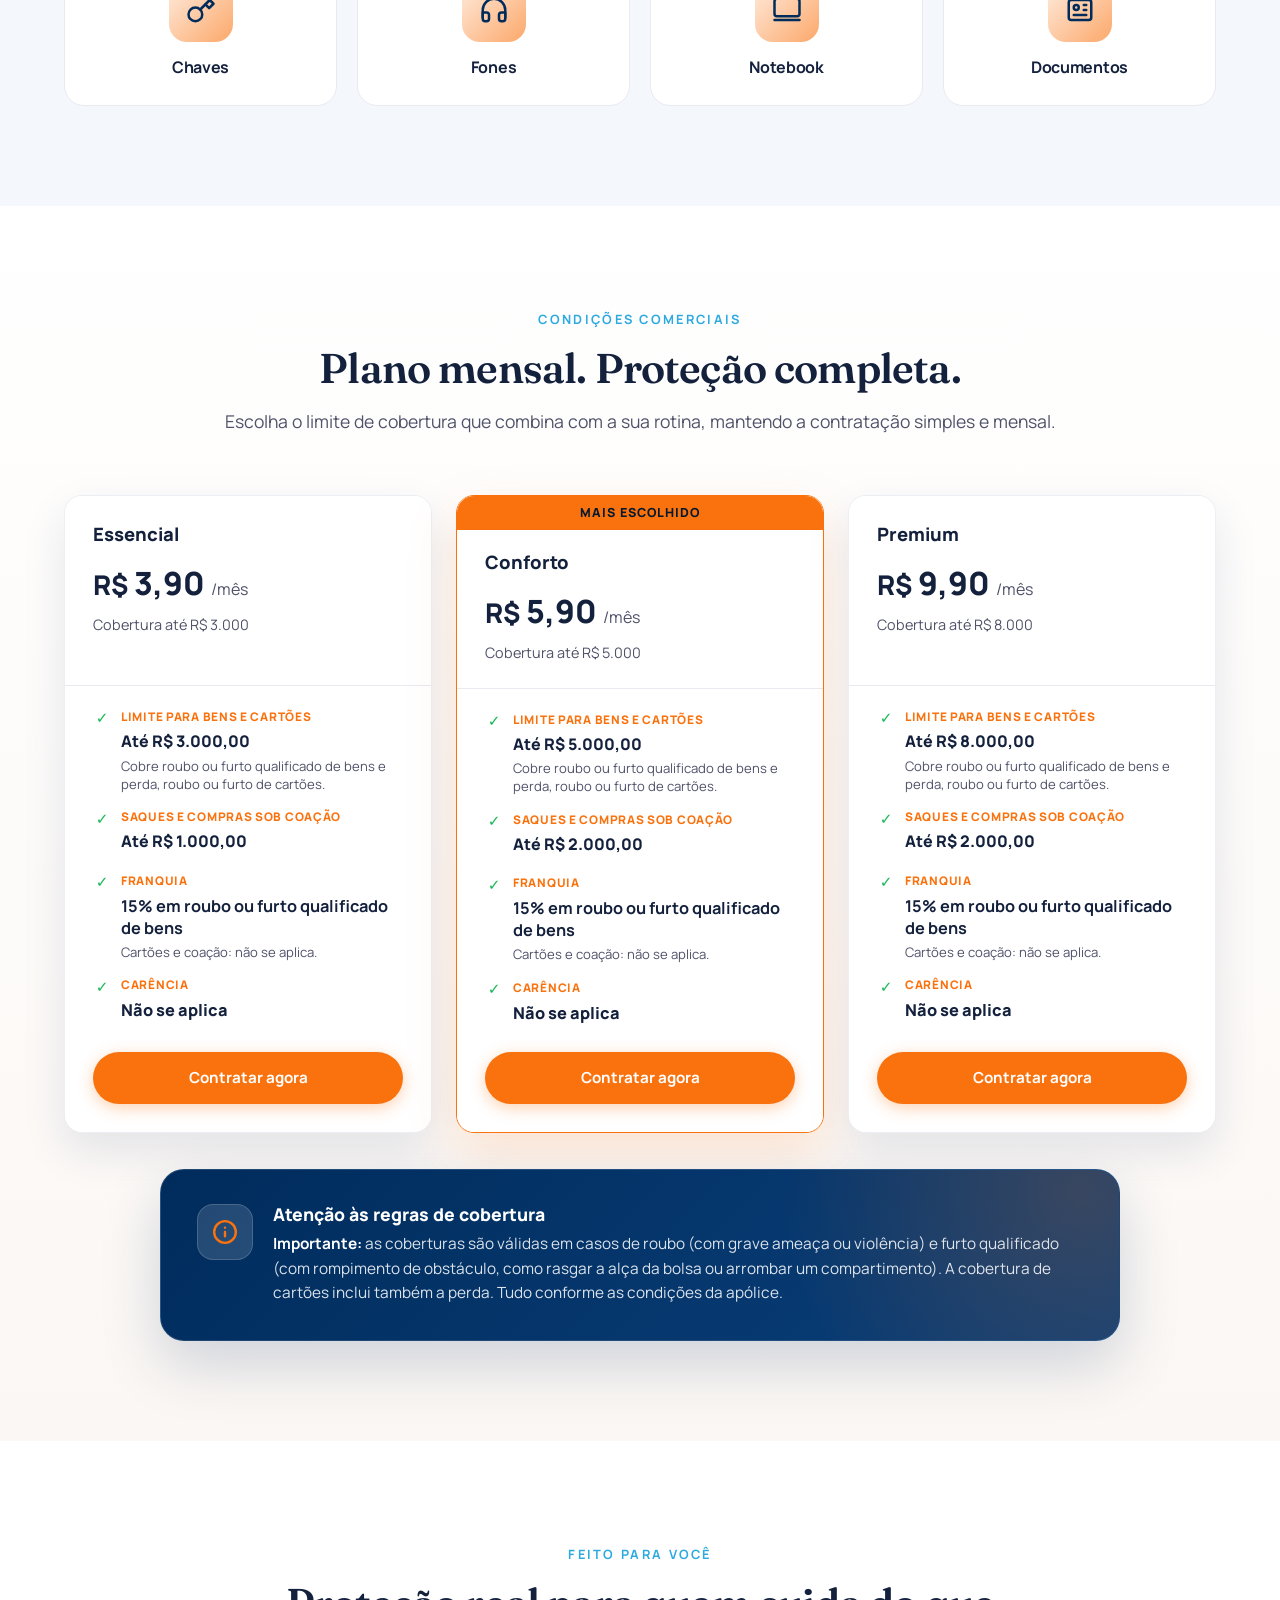
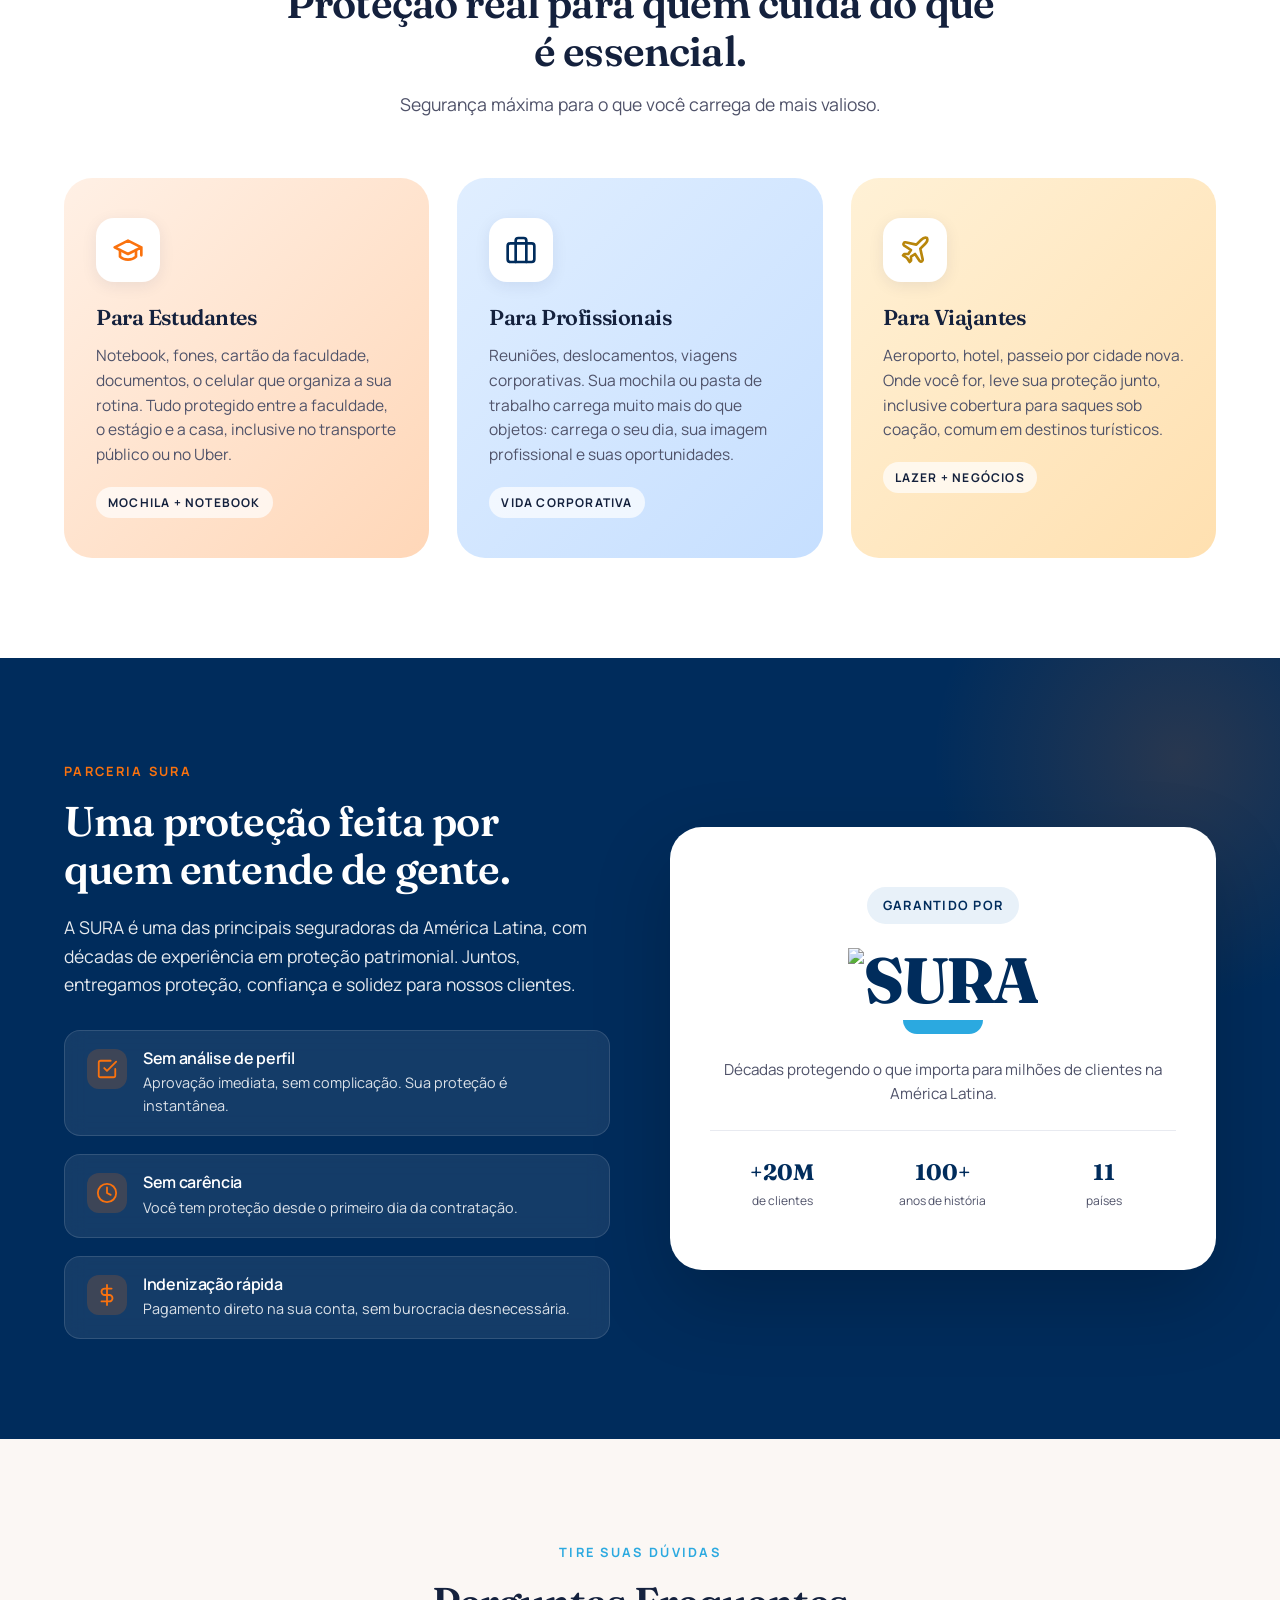
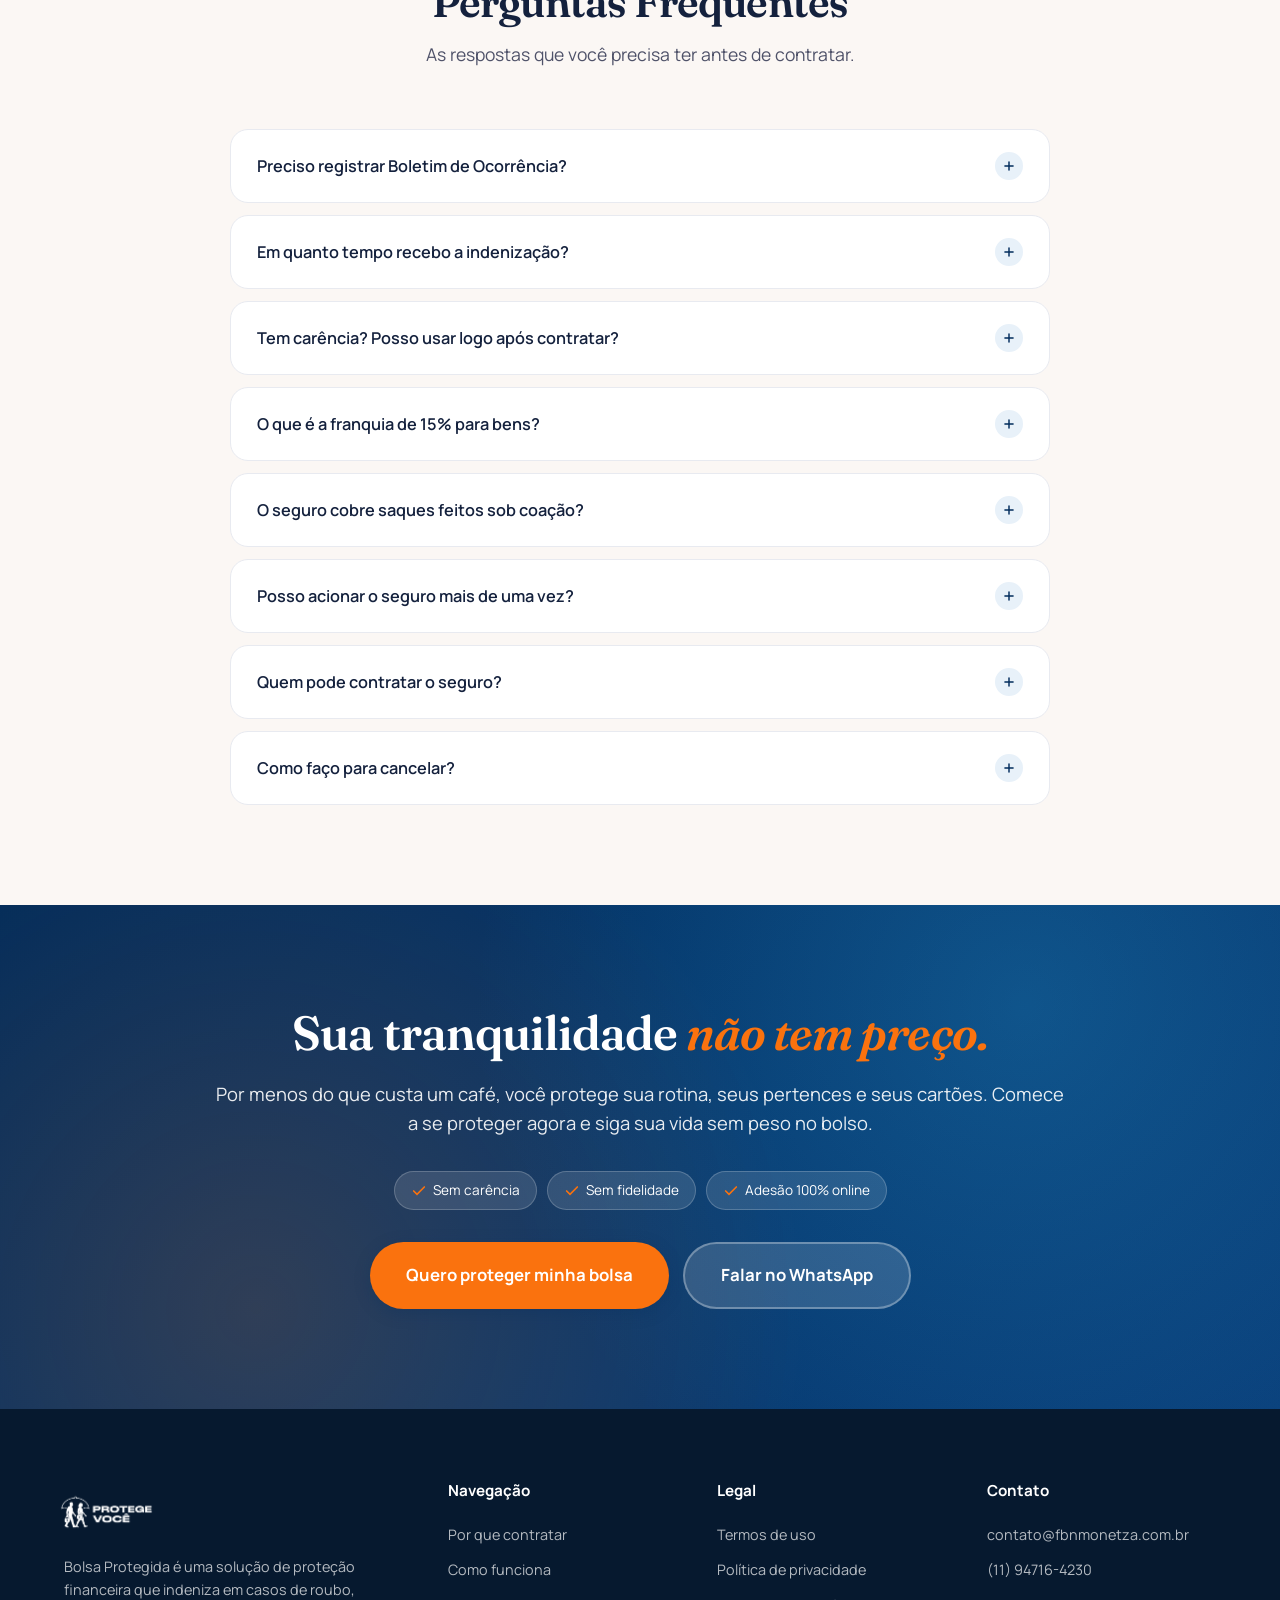
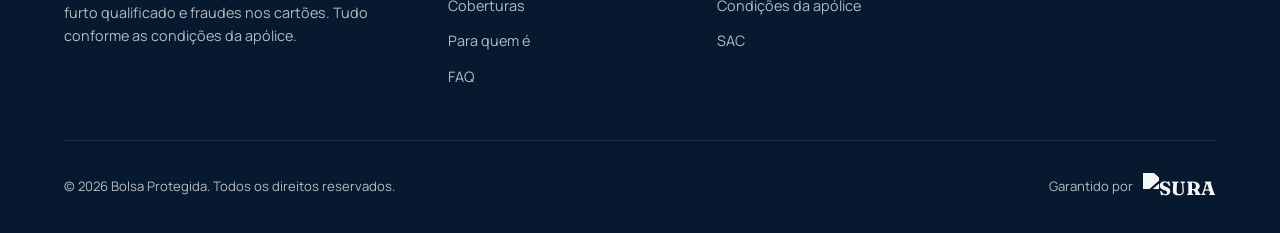
==== commit d39172e7: "feat: destaca o plano conforto como mais escolhido" ====
--- a/index.html
+++ b/index.html
@@ -803,7 +803,7 @@
             </div>
           </article>
 
-          <article class="planificacao-col">
+          <article class="planificacao-col destacado">
             <div class="planificacao-head">
               <div class="planificacao-title">
                 <h4>Conforto</h4>
@@ -840,7 +840,7 @@
             </div>
           </article>
 
-          <article class="planificacao-col destacado">
+          <article class="planificacao-col">
             <div class="planificacao-head">
               <div class="planificacao-title">
                 <h4>Premium</h4>
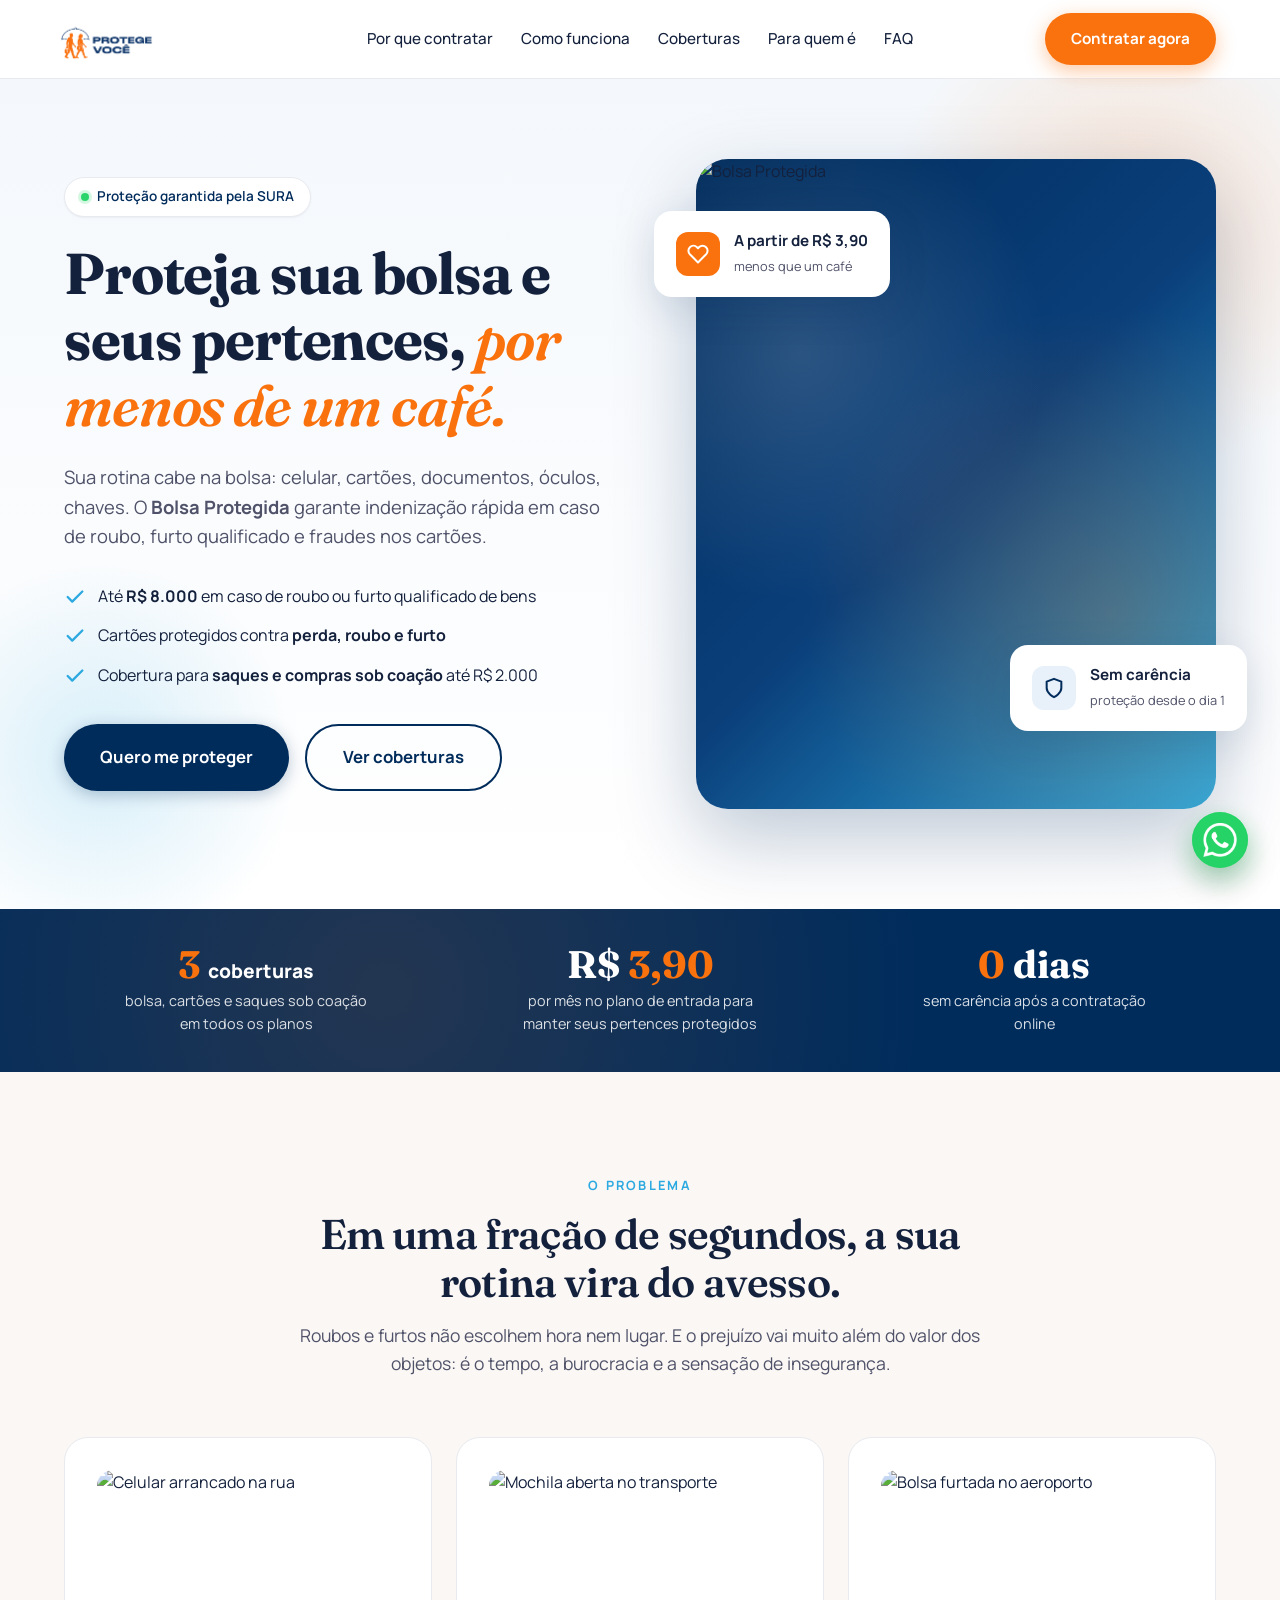
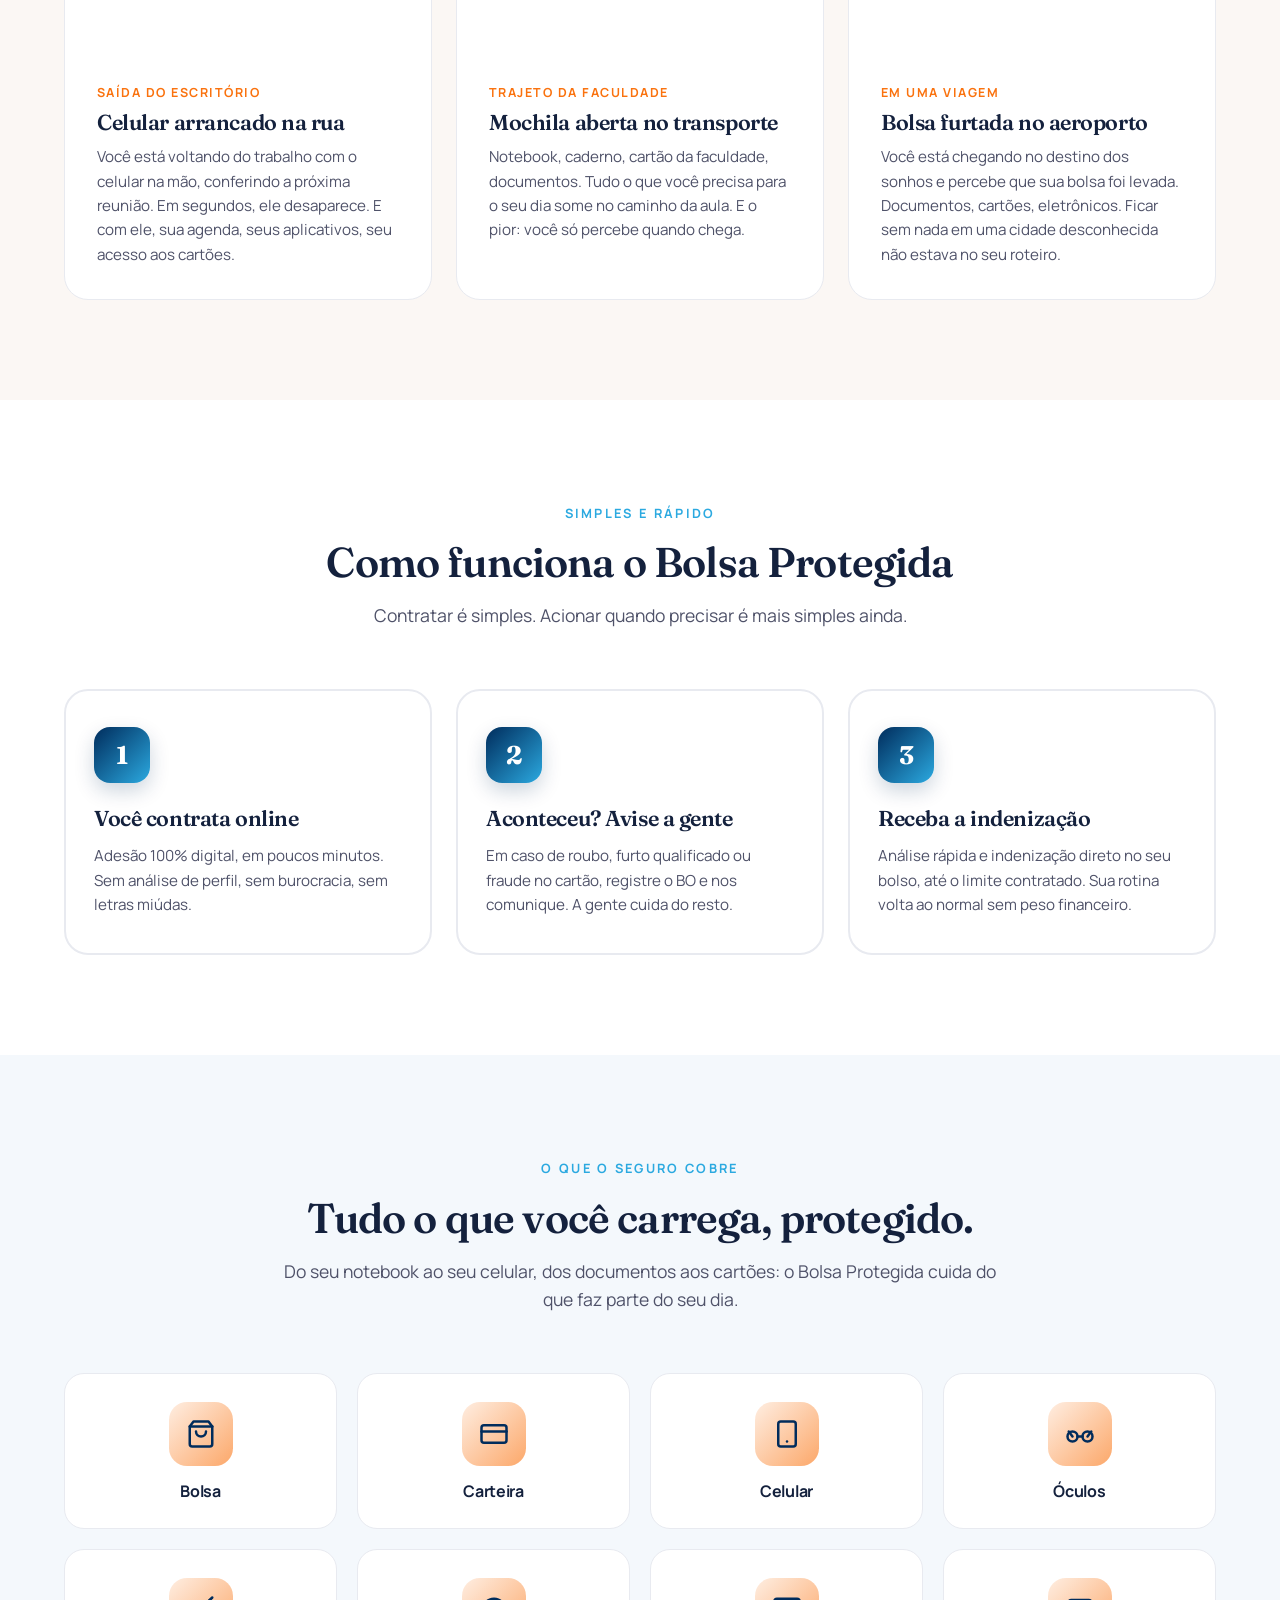
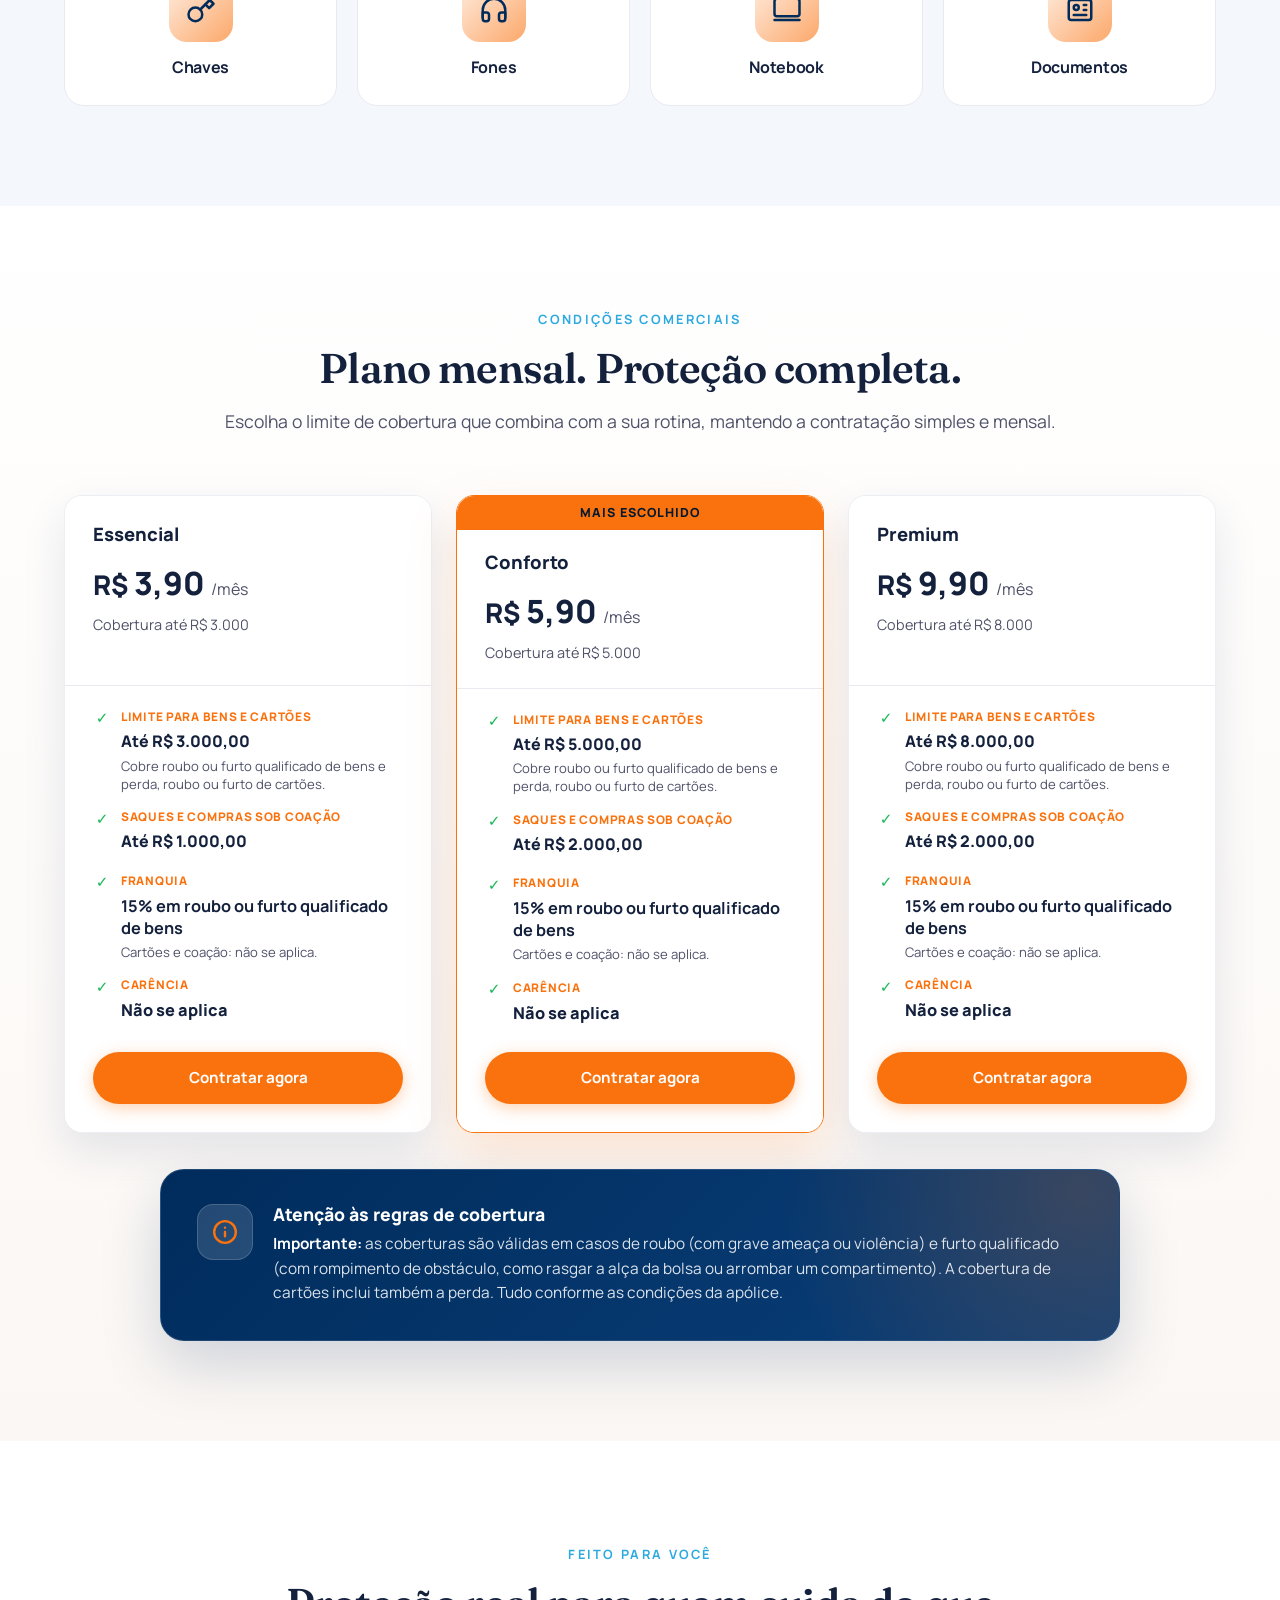
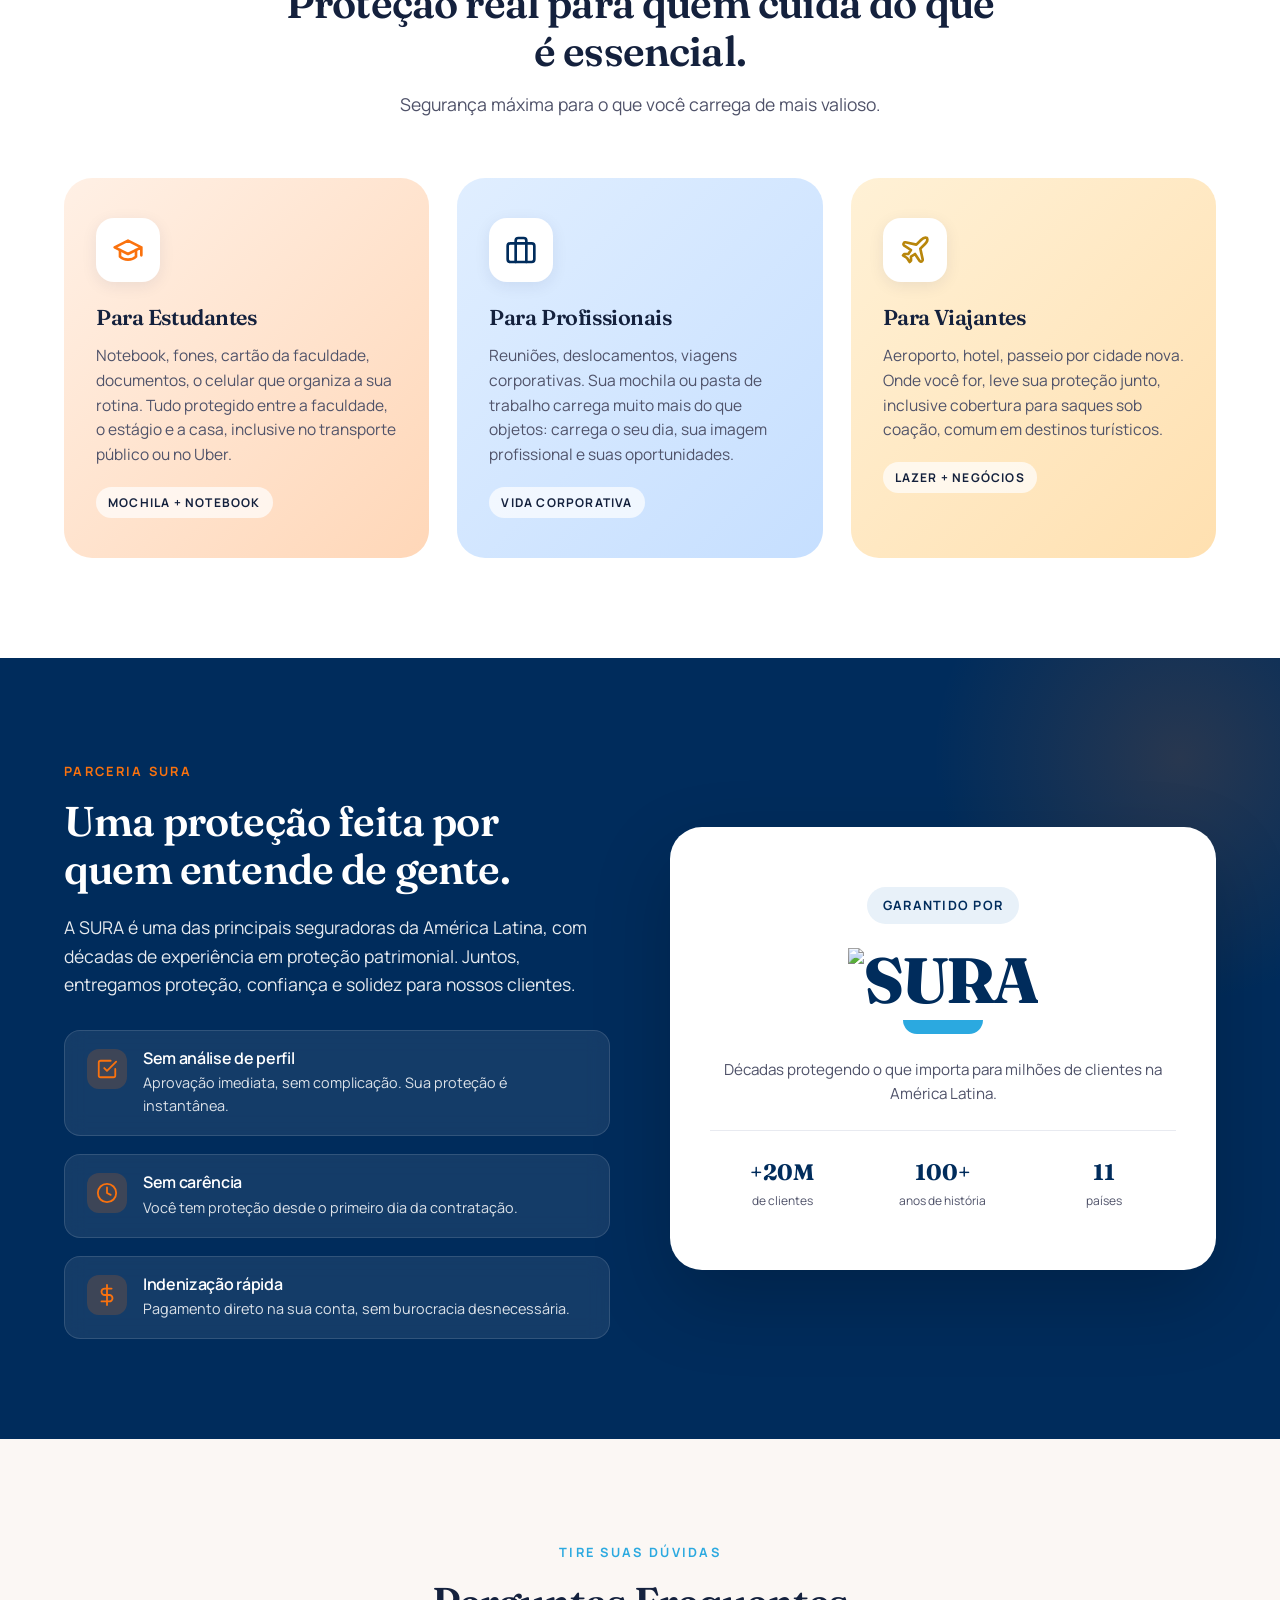
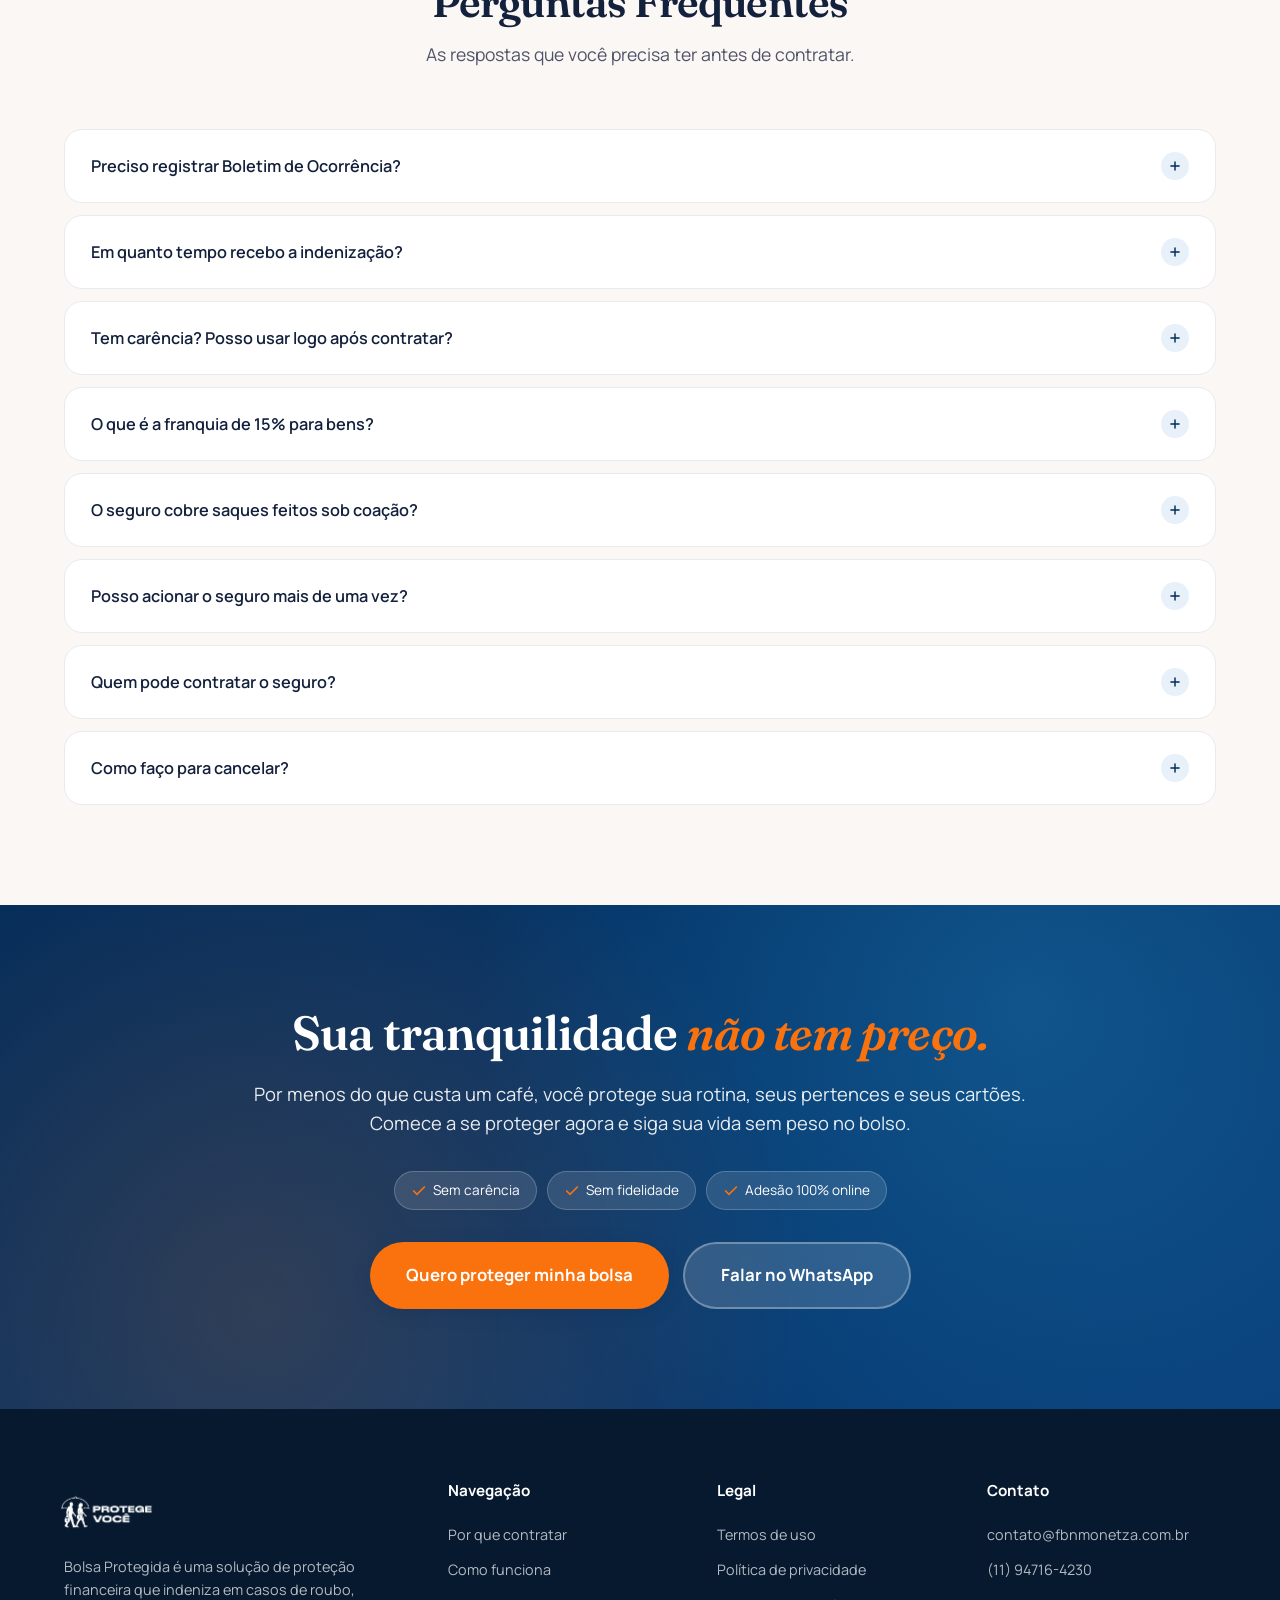
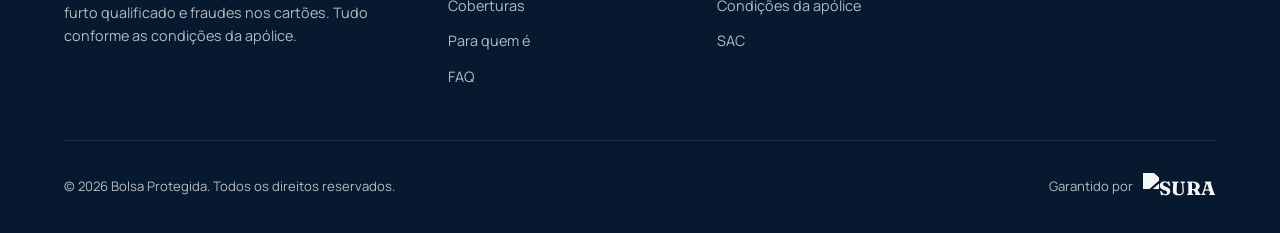
==== commit ee6c3352: "Add files via upload" ====
--- a/index.html
+++ b/index.html
@@ -391,7 +391,7 @@
 
 /* ===== FAQ ===== */
 .faq { background: var(--creme); }
-.faq-list { max-width: 820px; margin: 0 auto; display: flex; flex-direction: column; gap: 12px; }
+.faq-list { max-width: 100%; margin: 0 auto; display: flex; flex-direction: column; gap: 12px; }
 .faq-item {
   background: var(--branco); border-radius: 18px; border: 1px solid var(--borda);
   overflow: hidden; transition: var(--transition);
@@ -411,10 +411,10 @@
 /* ===== CTA FINAL ===== */
 .cta-final { padding: 100px 0; background: linear-gradient(135deg, var(--azul-sura) 0%, var(--azul-sura-2) 100%); color: var(--branco); position: relative; overflow: hidden; }
 .cta-final::before { content: ''; position: absolute; inset: 0; background-image: radial-gradient(circle at 20% 80%, rgba(250, 114, 14, 0.18) 0%, transparent 50%), radial-gradient(circle at 80% 20%, rgba(43, 169, 224, 0.25) 0%, transparent 50%); }
-.cta-grid { max-width: 860px; margin: 0 auto; text-align: center; position: relative; z-index: 2; }
+.cta-grid { max-width: 100%; margin: 0 auto; text-align: center; position: relative; z-index: 2; }
 .cta-final h2 { color: var(--branco); font-size: clamp(2rem, 4vw, 3rem); margin-bottom: 20px; }
 .cta-final h2 em { color: var(--rosa-suave); font-style: italic; }
-.cta-final p { font-size: 1.15rem; opacity: 0.9; margin-bottom: 32px; }
+.cta-final p { font-size: 1.15rem; opacity: 0.9; margin-bottom: 32px; max-width: 800px; margin-left: auto; margin-right: auto; }
 .cta-pills { display: flex; flex-wrap: wrap; justify-content: center; gap: 10px; margin-bottom: 32px; }
 .cta-pill { display: inline-flex; align-items: center; gap: 6px; padding: 8px 16px; background: rgba(255,255,255,0.12); border: 1px solid rgba(255,255,255,0.2); border-radius: 999px; font-size: 0.85rem; }
 .cta-pill svg { width: 16px; height: 16px; color: var(--rosa-suave); }
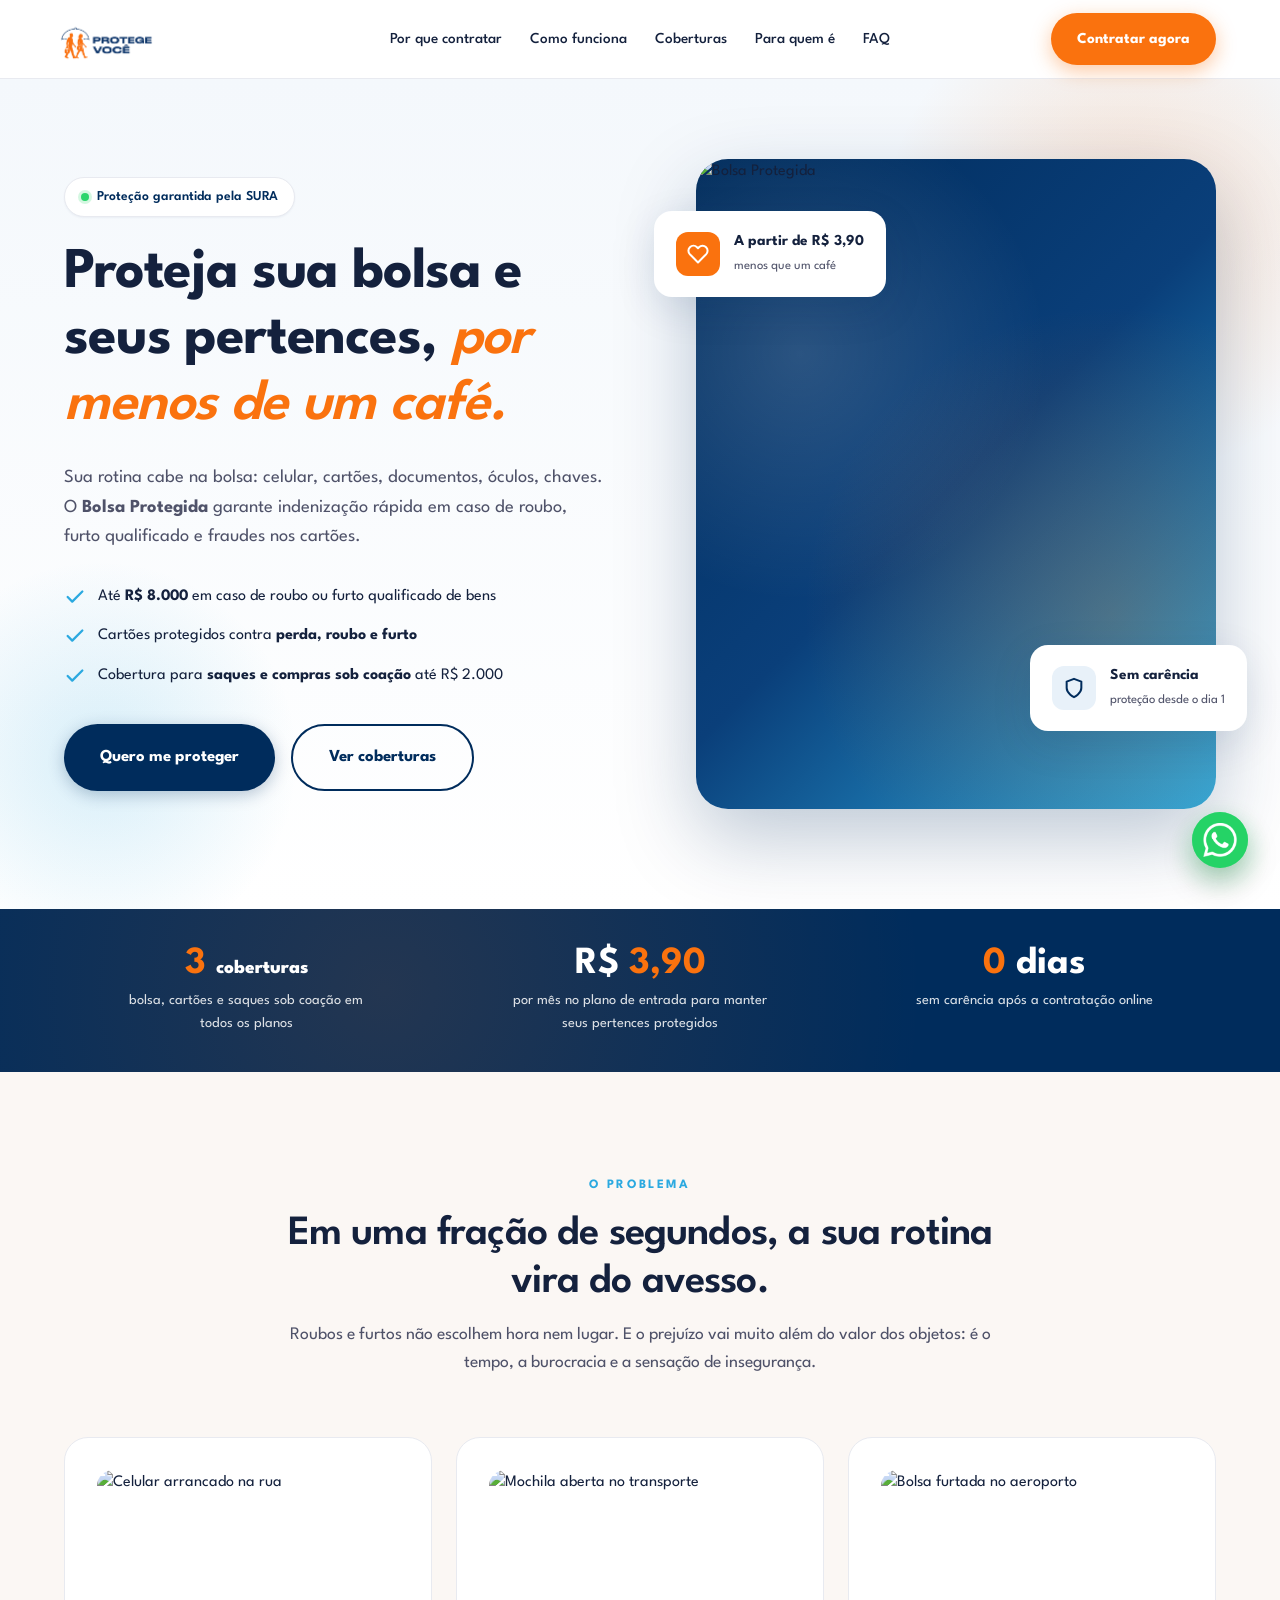
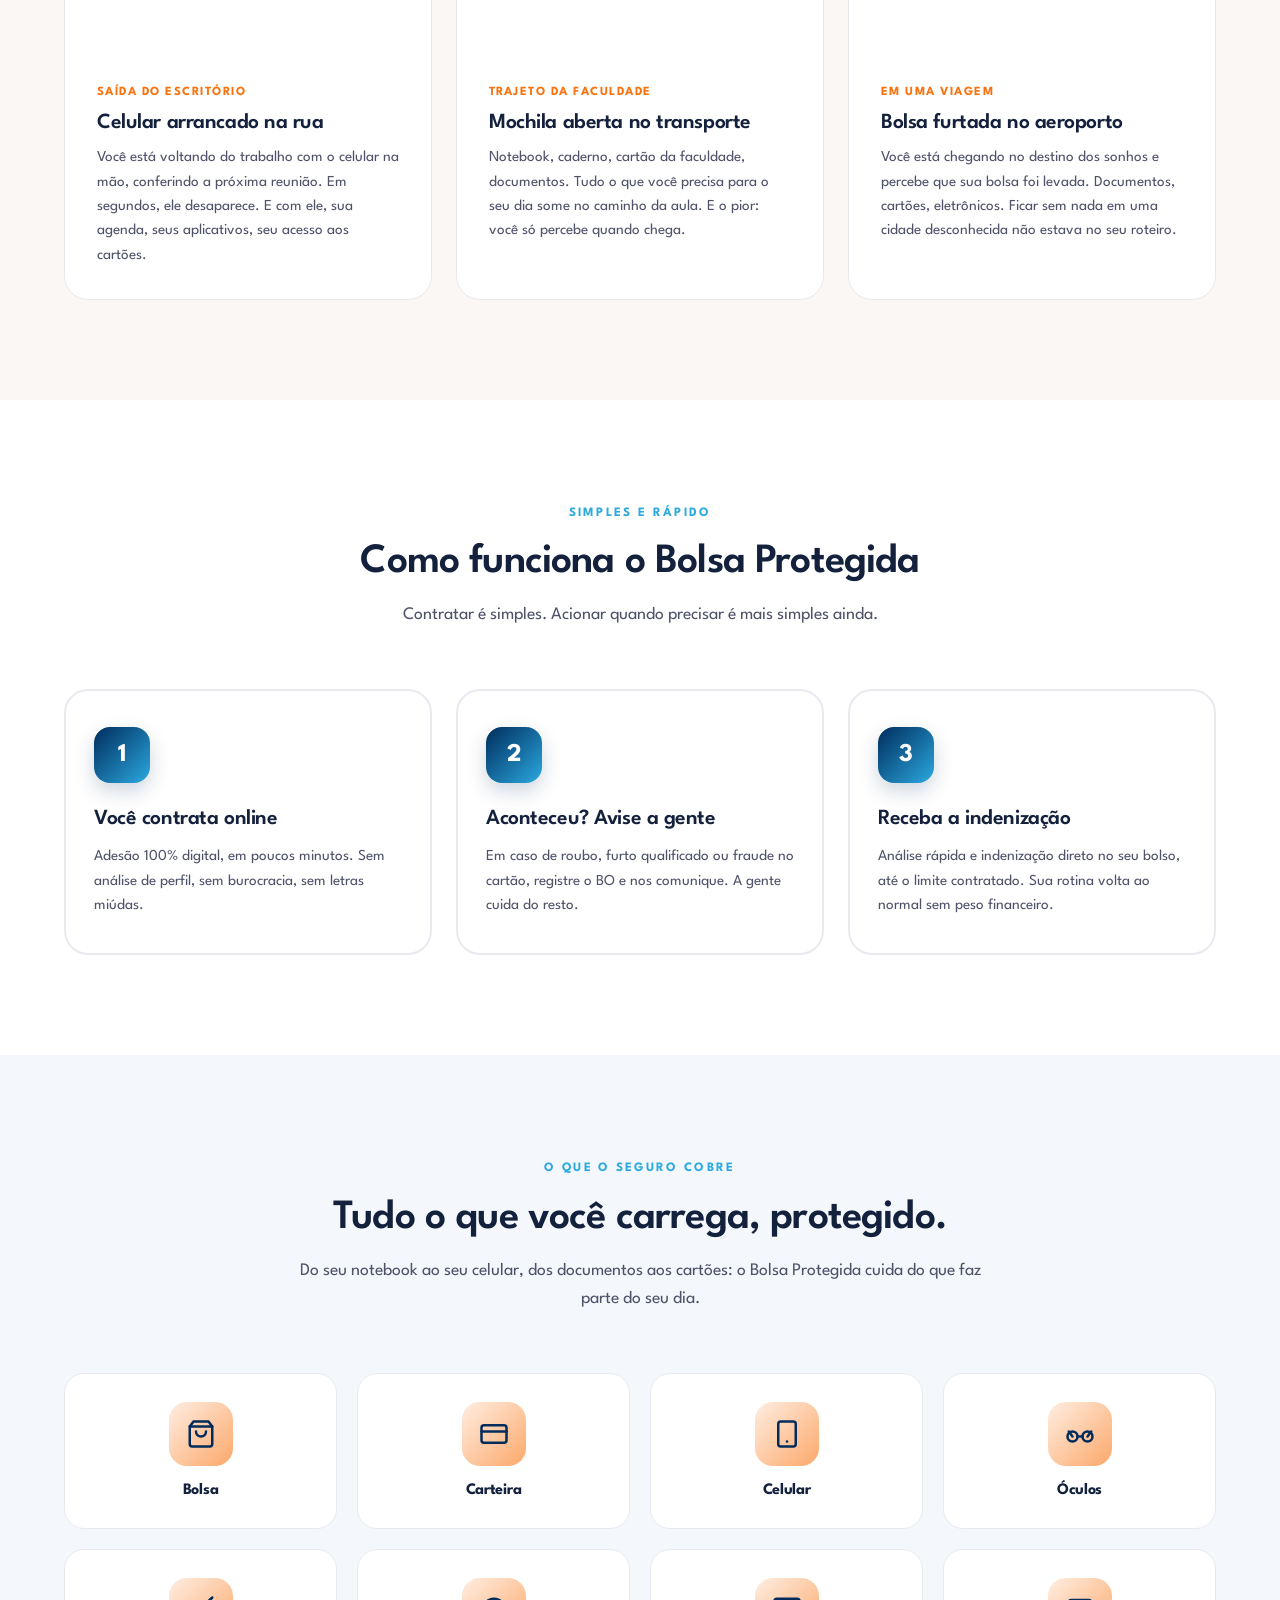
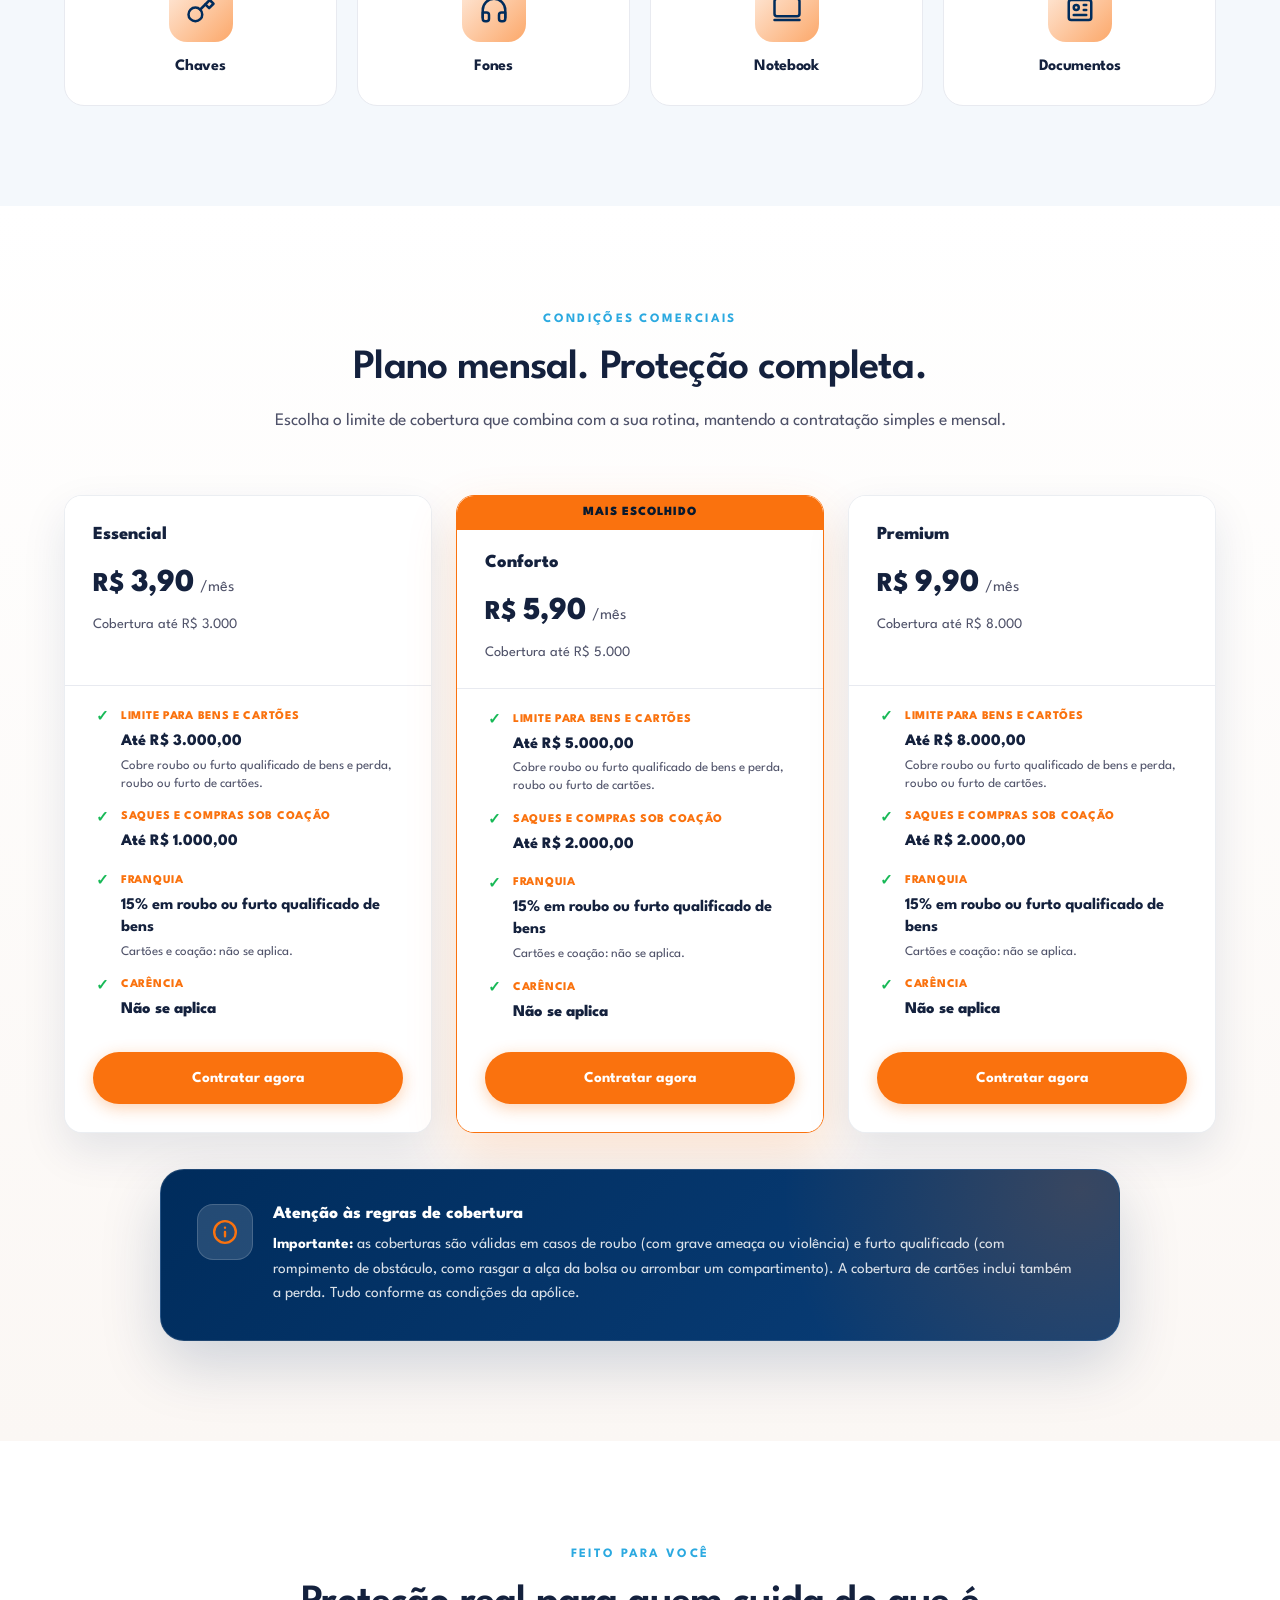
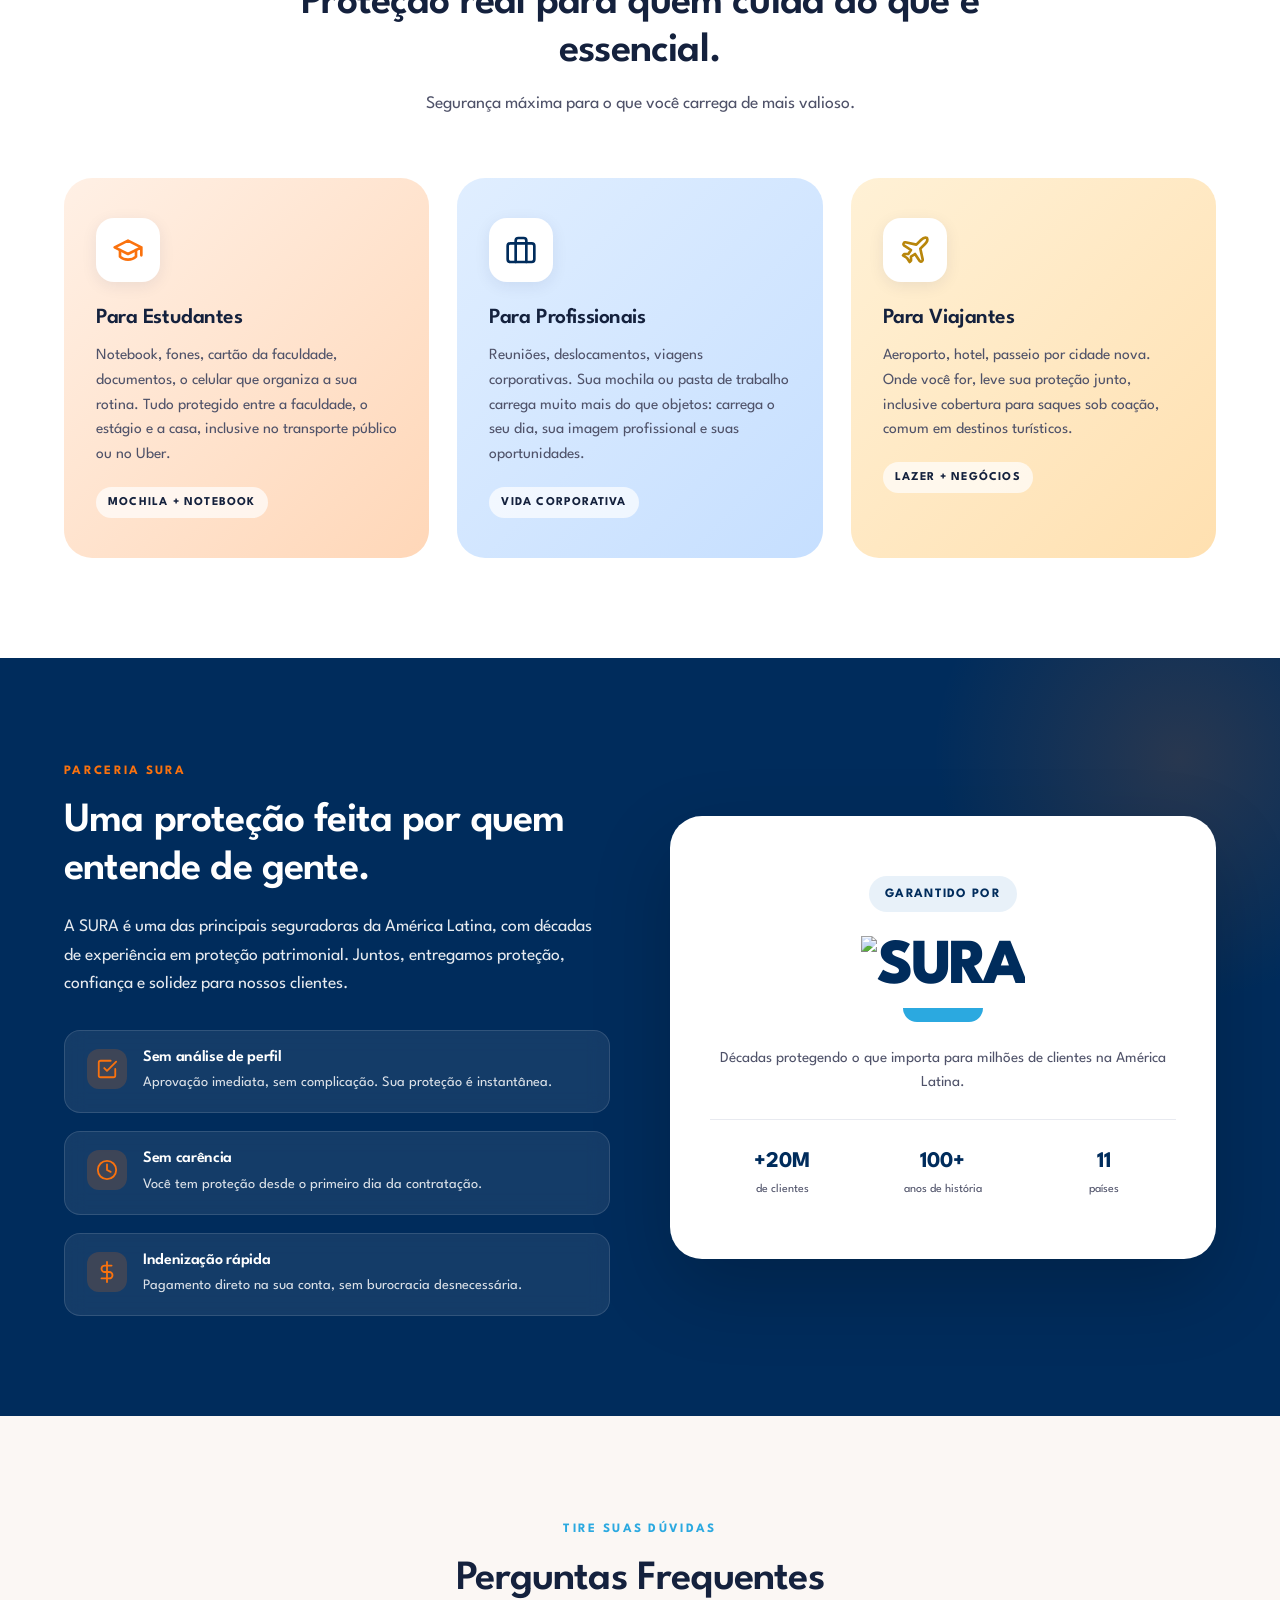
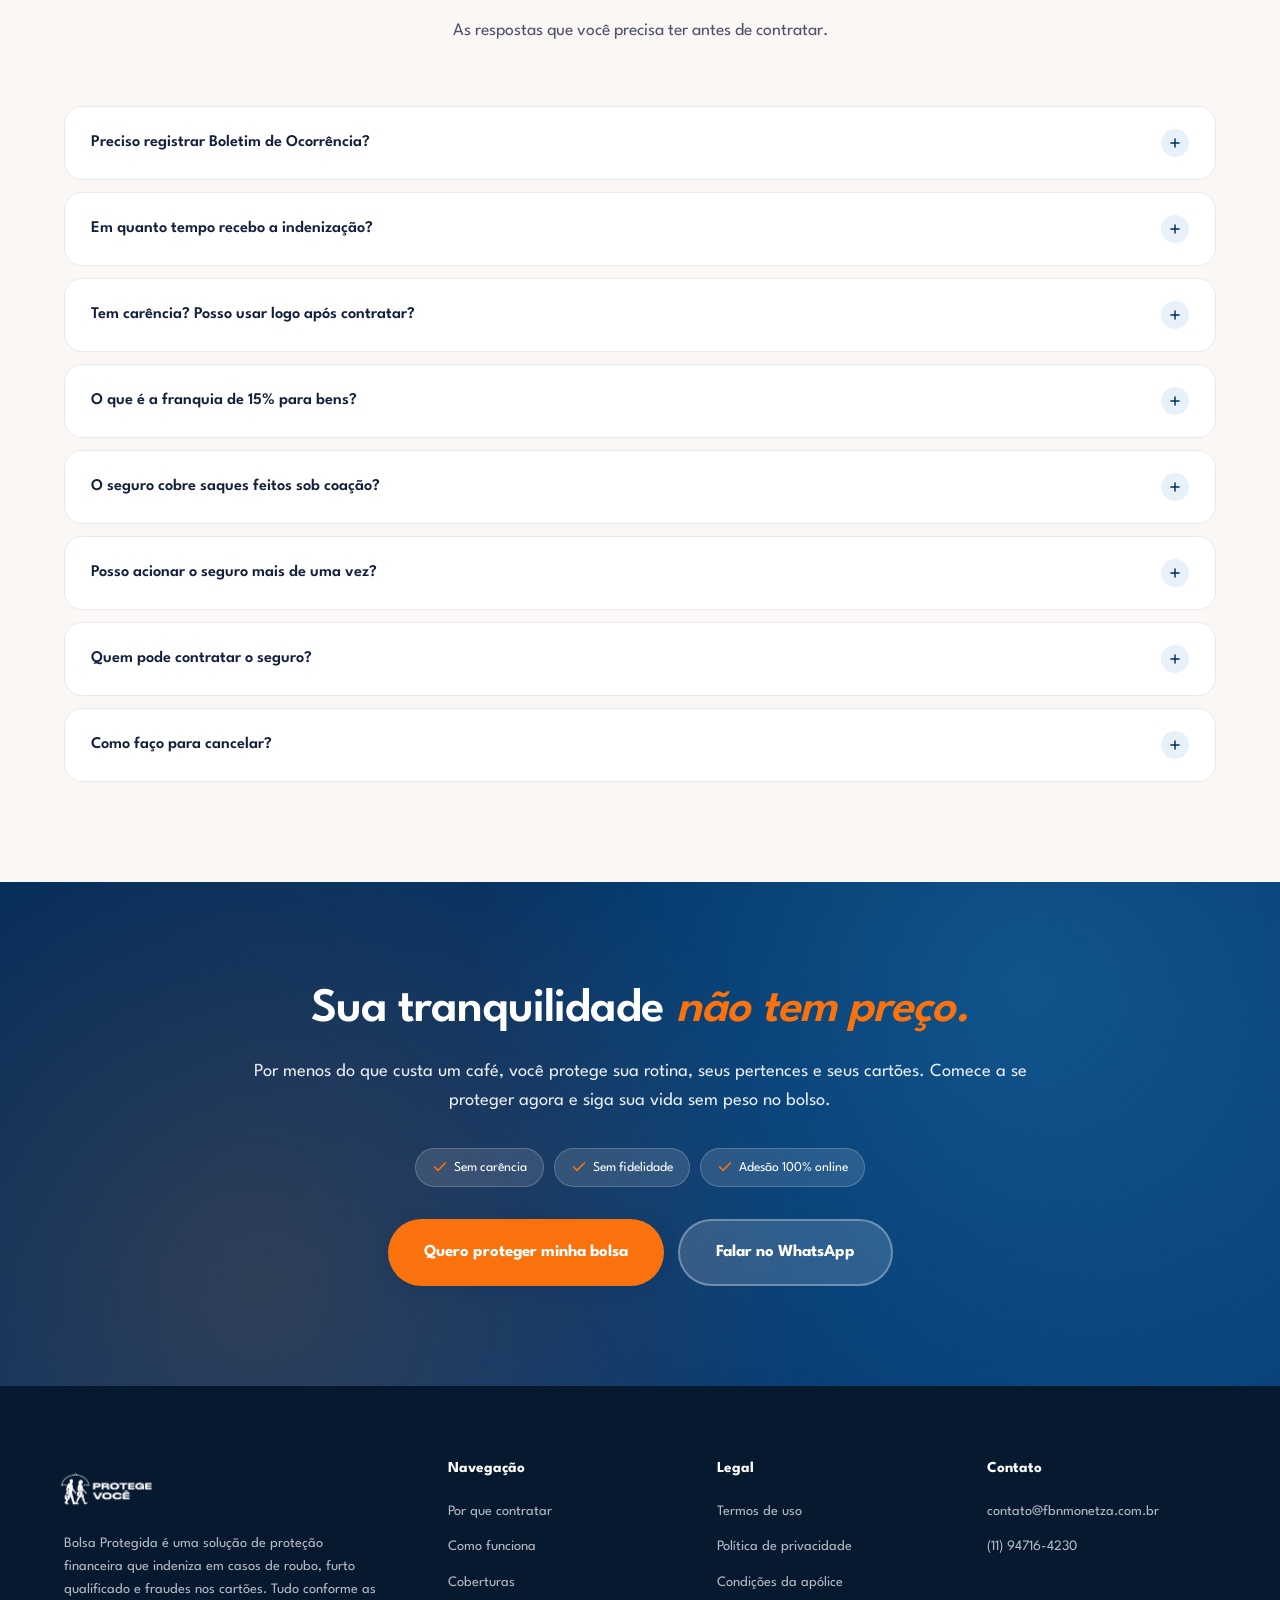
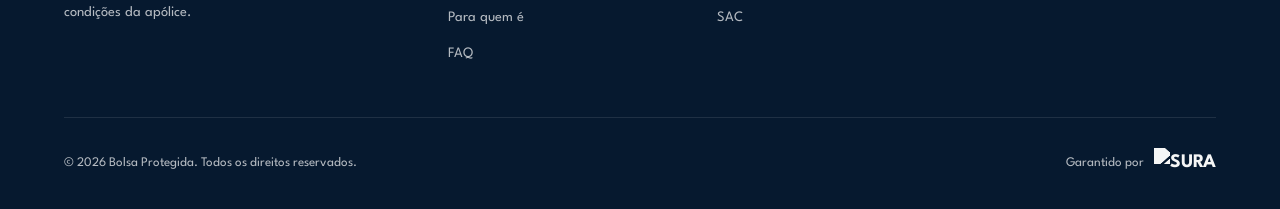
==== commit 92efd408: "Add files via upload" ====
--- a/index.html
+++ b/index.html
@@ -8,7 +8,7 @@
 
 <link rel="preconnect" href="https://fonts.googleapis.com" />
 <link rel="preconnect" href="https://fonts.gstatic.com" crossorigin />
-<link href="https://fonts.googleapis.com/css2?family=Fraunces:ital,opsz,wght@0,9..144,400;0,9..144,500;0,9..144,600;0,9..144,700;0,9..144,800;1,9..144,400&family=Manrope:wght@300;400;500;600;700;800&display=swap" rel="stylesheet" />
+<link href="https://fonts.googleapis.com/css2?family=League+Spartan:wght@300;400;500;600;700;800;900&display=swap" rel="stylesheet">
 
 <style>
 :root {
@@ -35,7 +35,7 @@
 * { margin: 0; padding: 0; box-sizing: border-box; }
 html { scroll-behavior: smooth; }
 body {
-  font-family: 'Manrope', system-ui, sans-serif;
+  font-family: 'League Spartan', sans-serif;
   color: var(--texto);
   background: var(--branco);
   line-height: 1.6;
@@ -45,11 +45,11 @@
 
 .container { max-width: 1200px; margin: 0 auto; padding: 0 24px; }
 
-h1, h2, h3, h4 { font-family: 'Fraunces', 'Georgia', serif; font-weight: 600; line-height: 1.15; letter-spacing: -0.02em; color: var(--texto); }
+h1, h2, h3, h4 { font-family: 'League Spartan', sans-serif; font-weight: 600; line-height: 1.15; letter-spacing: -0.02em; color: var(--texto); }
 h1 { font-size: clamp(2.2rem, 5vw, 3.6rem); font-weight: 700; }
 h2 { font-size: clamp(1.8rem, 3.5vw, 2.6rem); }
 h3 { font-size: 1.35rem; font-weight: 600; }
-.eyebrow { display: inline-block; font-family: 'Manrope', sans-serif; font-size: 0.8rem; font-weight: 700; color: var(--azul-acento); letter-spacing: 0.18em; text-transform: uppercase; margin-bottom: 1rem; }
+.eyebrow { display: inline-block; font-family: 'League Spartan', sans-serif; font-size: 0.8rem; font-weight: 700; color: var(--azul-acento); letter-spacing: 0.18em; text-transform: uppercase; margin-bottom: 1rem; }
 
 /* ===== HEADER / NAV ===== */
 .header {
@@ -161,8 +161,8 @@
 .highlight-bar::before { content: ''; position: absolute; inset: 0; background: radial-gradient(circle at 30% 50%, rgba(250, 114, 14, 0.14) 0%, transparent 60%); }
 .highlight-grid { display: grid; grid-template-columns: repeat(3, 1fr); gap: 30px; position: relative; z-index: 2; }
 .highlight-item { text-align: center; }
-.highlight-item .num { font-family: 'Fraunces', serif; font-size: 2.4rem; font-weight: 700; color: var(--branco); line-height: 1; }
-.highlight-item .num .small { font-family: 'Manrope', sans-serif; font-size: 1.2rem; font-weight: 800; letter-spacing: 0; }
+.highlight-item .num { font-family: 'League Spartan', sans-serif; font-size: 2.4rem; font-weight: 700; color: var(--branco); line-height: 1; }
+.highlight-item .num .small { font-family: 'League Spartan', sans-serif; font-size: 1.2rem; font-weight: 800; letter-spacing: 0; }
 .highlight-item .num em { color: var(--rosa-suave); font-style: normal; }
 .highlight-item .label { font-size: 0.9rem; opacity: 0.85; margin-top: 6px; max-width: 260px; margin-left: auto; margin-right: auto; }
 
@@ -203,7 +203,7 @@
   width: 56px; height: 56px; border-radius: 16px;
   background: linear-gradient(135deg, var(--azul-sura), var(--azul-acento));
   color: var(--branco); display: flex; align-items: center; justify-content: center;
-  font-family: 'Fraunces', serif; font-size: 1.6rem; font-weight: 700;
+  font-family: 'League Spartan', sans-serif; font-size: 1.6rem; font-weight: 700;
   margin-bottom: 24px; box-shadow: 0 8px 20px rgba(0, 44, 92, 0.2);
 }
 .step h3 { margin-bottom: 12px; }
@@ -223,7 +223,7 @@
   display: flex; align-items: center; justify-content: center;
 }
 .cobertura-item .icon-wrap svg { width: 30px; height: 30px; color: var(--azul-sura); }
-.cobertura-item h4 { font-family: 'Manrope', sans-serif; font-size: 1rem; font-weight: 700; color: var(--texto); }
+.cobertura-item h4 { font-family: 'League Spartan', sans-serif; font-size: 1rem; font-weight: 700; color: var(--texto); }
 
 .coberturas-info {
   margin-top: 44px; background: linear-gradient(135deg, var(--azul-sura) 0%, var(--azul-sura-2) 100%);
@@ -247,7 +247,7 @@
 }
 .coberturas-info svg { width: 26px; height: 26px; }
 .coberturas-info h3 {
-  font-family: 'Manrope', sans-serif; font-size: 1.1rem; font-weight: 800;
+  font-family: 'League Spartan', sans-serif; font-size: 1.1rem; font-weight: 800;
   color: var(--branco); margin-bottom: 8px; letter-spacing: 0;
 }
 .coberturas-info p { color: rgba(255,255,255,0.86); font-size: 0.96rem; margin: 0; }
@@ -285,7 +285,7 @@
 }
 .planificacao-col.destacado .planificacao-title { padding-top: 56px; }
 .planificacao-title h4 {
-  font-family: 'Manrope', sans-serif; font-size: 1.15rem; font-weight: 800; letter-spacing: 0;
+  font-family: 'League Spartan', sans-serif; font-size: 1.15rem; font-weight: 800; letter-spacing: 0;
   text-transform: none; color: var(--texto);
 }
 .plano-tag {
@@ -295,7 +295,7 @@
 .plano-preco .label { flex-basis: 100%; font-size: 0.9rem; color: var(--texto-suave); margin-right: 0; }
 .plano-preco .parcelas { font-size: 1rem; font-weight: 800; color: var(--azul-sura); margin-right: 2px; }
 .plano-preco .moeda { font-size: 1.7rem; font-weight: 800; color: var(--texto); }
-.plano-preco .num { font-family: 'Manrope', sans-serif; font-size: 2rem; font-weight: 800; color: var(--texto); line-height: 1; letter-spacing: 0; }
+.plano-preco .num { font-family: 'League Spartan', sans-serif; font-size: 2rem; font-weight: 800; color: var(--texto); line-height: 1; letter-spacing: 0; }
 .plano-preco .periodo { font-size: 1rem; color: var(--texto-suave); }
 .plano-preco .cafezinho { flex-basis: 100%; font-size: 0.9rem; color: var(--texto-suave); margin-top: -2px; }
 .planificacao-head .plano-preco { padding: 18px 28px 0; }
@@ -316,7 +316,7 @@
   font-size: 0.74rem; font-weight: 800; color: var(--rosa-acento); letter-spacing: 0.06em; text-transform: uppercase;
 }
 .planificacao-row strong { font-size: 1.02rem; color: var(--texto); line-height: 1.35; }
-.planificacao-row .valor { font-family: 'Manrope', sans-serif; font-size: 1rem; font-weight: 800; color: var(--texto); line-height: 1.35; }
+.planificacao-row .valor { font-family: 'League Spartan', sans-serif; font-size: 1rem; font-weight: 800; color: var(--texto); line-height: 1.35; }
 .planificacao-row small { color: var(--texto-suave); font-size: 0.82rem; line-height: 1.4; }
 .status-ok {
   width: auto; display: block; padding: 0; border-radius: 0; color: var(--texto);
@@ -369,7 +369,7 @@
 .sura-feature { display: flex; gap: 16px; align-items: flex-start; padding: 18px 22px; background: rgba(255,255,255,0.08); border-radius: 16px; backdrop-filter: blur(10px); border: 1px solid rgba(255,255,255,0.12); }
 .sura-feature .feat-icon { flex-shrink: 0; width: 40px; height: 40px; border-radius: 12px; background: rgba(250, 114, 14, 0.18); display: flex; align-items: center; justify-content: center; }
 .sura-feature .feat-icon svg { width: 22px; height: 22px; color: var(--rosa-suave); }
-.sura-feature h4 { color: var(--branco); font-family: 'Manrope', sans-serif; font-size: 1rem; margin-bottom: 4px; }
+.sura-feature h4 { color: var(--branco); font-family: 'League Spartan', sans-serif; font-size: 1rem; margin-bottom: 4px; }
 .sura-feature p { font-size: 0.9rem; opacity: 0.85; margin: 0; }
 
 .sura-logo-card {
@@ -381,12 +381,12 @@
   background: var(--azul-claro); border-radius: 999px; font-size: 0.8rem; font-weight: 700; color: var(--azul-sura); letter-spacing: 0.1em; text-transform: uppercase; margin-bottom: 24px;
 }
 .sura-logo-card .logo-grande {
-  font-family: 'Fraunces', serif; font-size: 4rem; font-weight: 800; color: var(--azul-sura); letter-spacing: -0.04em; line-height: 1;
+  font-family: 'League Spartan', sans-serif; font-size: 4rem; font-weight: 800; color: var(--azul-sura); letter-spacing: -0.04em; line-height: 1;
 }
 .sura-logo-card .logo-curve { width: 80px; height: 14px; margin: 12px auto 24px; background: var(--azul-acento); border-radius: 0 0 80px 80px; }
 .sura-logo-card .desc { color: var(--texto-suave); font-size: 0.95rem; margin-bottom: 24px; }
 .sura-logo-card .stats { display: grid; grid-template-columns: repeat(3, 1fr); gap: 16px; padding-top: 24px; border-top: 1px solid var(--borda); }
-.sura-logo-card .stat-num { font-family: 'Fraunces', serif; font-size: 1.4rem; font-weight: 700; color: var(--azul-sura); }
+.sura-logo-card .stat-num { font-family: 'League Spartan', sans-serif; font-size: 1.4rem; font-weight: 700; color: var(--azul-sura); }
 .sura-logo-card .stat-label { font-size: 0.75rem; color: var(--texto-suave); }
 
 /* ===== FAQ ===== */
@@ -400,7 +400,7 @@
 .faq-question {
   width: 100%; padding: 22px 26px; display: flex; justify-content: space-between; align-items: center;
   background: none; border: none; cursor: pointer; text-align: left;
-  font-family: 'Manrope', sans-serif; font-size: 1.02rem; font-weight: 600; color: var(--texto);
+  font-family: 'League Spartan', sans-serif; font-size: 1.02rem; font-weight: 600; color: var(--texto);
 }
 .faq-question .icon { width: 28px; height: 28px; border-radius: 50%; background: var(--azul-claro); color: var(--azul-sura); display: flex; align-items: center; justify-content: center; transition: var(--transition); flex-shrink: 0; margin-left: 16px; }
 .faq-item.active .faq-question .icon { background: var(--azul-sura); color: var(--branco); transform: rotate(45deg); }
@@ -431,13 +431,13 @@
 .footer-brand .logo-text strong { color: var(--branco); }
 .footer-brand .logo-text span { color: rgba(255,255,255,0.6); }
 .footer-brand p { font-size: 0.9rem; line-height: 1.6; max-width: 320px; }
-.footer h5 { font-family: 'Manrope', sans-serif; color: var(--branco); font-size: 0.95rem; font-weight: 700; margin-bottom: 18px; }
+.footer h5 { font-family: 'League Spartan', sans-serif; color: var(--branco); font-size: 0.95rem; font-weight: 700; margin-bottom: 18px; }
 .footer ul { list-style: none; display: flex; flex-direction: column; gap: 10px; }
 .footer ul a { color: rgba(255,255,255,0.7); text-decoration: none; font-size: 0.9rem; transition: var(--transition); }
 .footer ul a:hover { color: var(--rosa-suave); }
 .footer-bottom { padding-top: 30px; border-top: 1px solid rgba(255,255,255,0.1); display: flex; justify-content: space-between; align-items: center; flex-wrap: wrap; gap: 16px; font-size: 0.82rem; }
 .footer-bottom .sura-mini { display: flex; align-items: center; gap: 10px; }
-.footer-bottom .sura-mini-logo { font-family: 'Fraunces', serif; font-weight: 700; color: var(--branco); font-size: 1.2rem; }
+.footer-bottom .sura-mini-logo { font-family: 'League Spartan', sans-serif; font-weight: 700; color: var(--branco); font-size: 1.2rem; }
 .footer-bottom .sura-mini-logo img { filter: brightness(0) invert(1); opacity: 0.96; }
 
 .floating-whatsapp {
